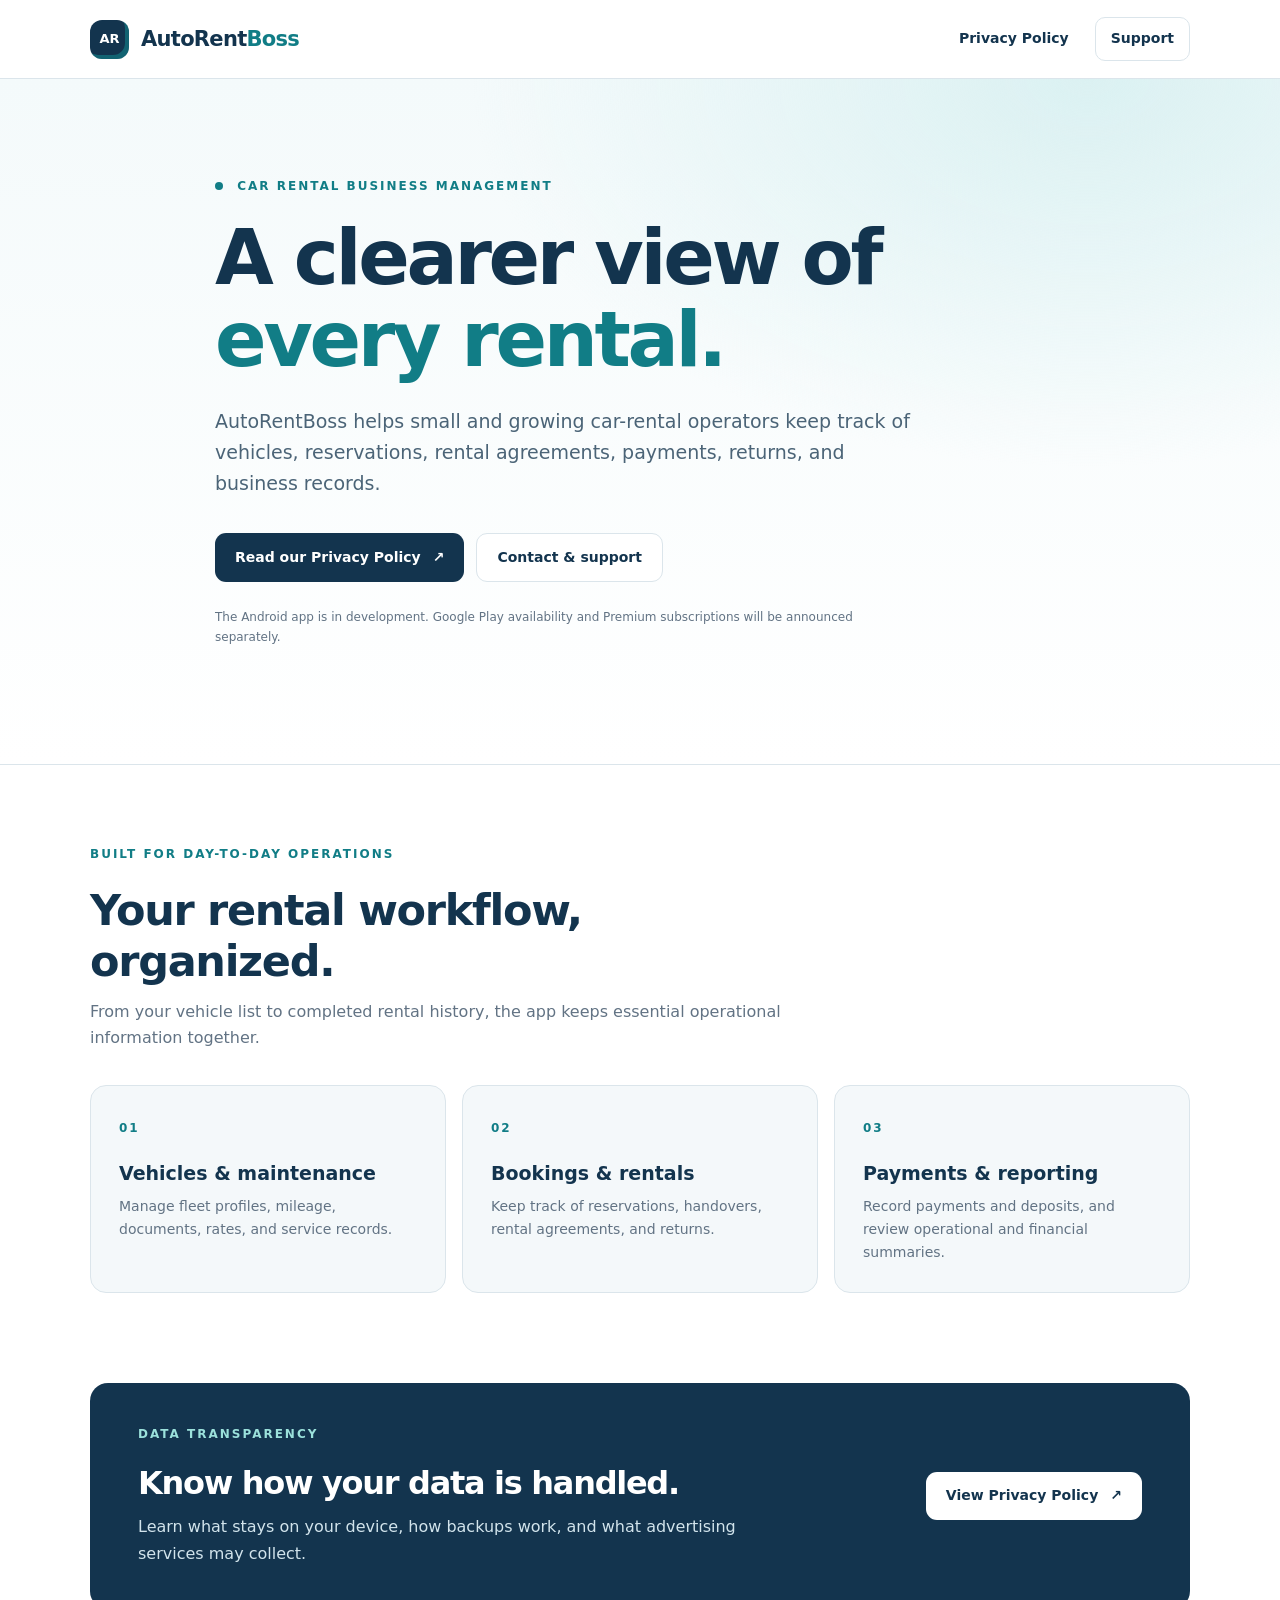
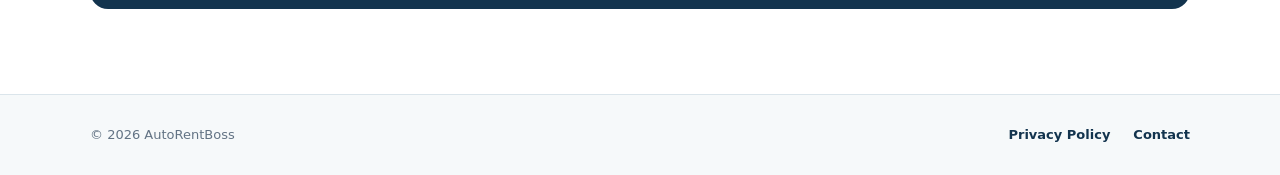
==== index.html @ 243f2bf3 "feat: publish AutoRentBoss website and privacy policy [skip ci]" ====
<!doctype html>
<html lang="en">
<head>
  <meta charset="utf-8">
  <meta name="viewport" content="width=device-width, initial-scale=1">
  <meta name="color-scheme" content="light">
  <meta name="theme-color" content="#12324b">
  <meta name="description" content="AutoRentBoss is a car-rental business management app. Read our privacy policy and learn about our approach to rental data.">
  <title>AutoRentBoss — Car rental management</title>
  <link rel="stylesheet" href="./styles.css">
</head>
<body>
  <a class="skip-link" href="#main">Skip to content</a>
  <header class="site-header">
    <div class="container header-inner">
      <a class="wordmark" href="./index.html" aria-label="AutoRentBoss home"><span class="brand-mark" aria-hidden="true">AR</span><span>AutoRent<span class="wordmark-accent">Boss</span></span></a>
      <nav aria-label="Main navigation">
        <a class="nav-link" href="./privacy.html">Privacy Policy</a>
        <a class="nav-link nav-link-outline" href="https://github.com/adrian1612/autorentboss-website/issues" rel="noopener noreferrer">Support</a>
      </nav>
    </div>
  </header>
  <main id="main">
    <section class="hero">
      <div class="container hero-inner">
        <p class="eyebrow"><span class="eyebrow-dot"></span> Car rental business management</p>
        <h1>A clearer view of <span>every rental.</span></h1>
        <p class="hero-description">AutoRentBoss helps small and growing car-rental operators keep track of vehicles, reservations, rental agreements, payments, returns, and business records.</p>
        <div class="hero-actions">
          <a class="button button-primary" href="./privacy.html">Read our Privacy Policy <span aria-hidden="true">↗</span></a>
          <a class="button button-secondary" href="https://github.com/adrian1612/autorentboss-website/issues" rel="noopener noreferrer">Contact &amp; support</a>
        </div>
        <p class="hero-note">The Android app is in development. Google Play availability and Premium subscriptions will be announced separately.</p>
      </div>
    </section>
    <section class="feature-section">
      <div class="container">
        <div class="section-heading">
          <p class="eyebrow">Built for day-to-day operations</p>
          <h2>Your rental workflow, organized.</h2>
          <p>From your vehicle list to completed rental history, the app keeps essential operational information together.</p>
        </div>
        <div class="feature-grid">
          <article class="feature-card"><span class="feature-number">01</span><h3>Vehicles &amp; maintenance</h3><p>Manage fleet profiles, mileage, documents, rates, and service records.</p></article>
          <article class="feature-card"><span class="feature-number">02</span><h3>Bookings &amp; rentals</h3><p>Keep track of reservations, handovers, rental agreements, and returns.</p></article>
          <article class="feature-card"><span class="feature-number">03</span><h3>Payments &amp; reporting</h3><p>Record payments and deposits, and review operational and financial summaries.</p></article>
        </div>
      </div>
    </section>
    <section class="privacy-panel-section">
      <div class="container">
        <div class="privacy-panel">
          <div><p class="eyebrow eyebrow-light">Data transparency</p><h2>Know how your data is handled.</h2><p>Learn what stays on your device, how backups work, and what advertising services may collect.</p></div>
          <a class="button button-light" href="./privacy.html">View Privacy Policy <span aria-hidden="true">↗</span></a>
        </div>
      </div>
    </section>
  </main>
  <footer class="site-footer"><div class="container footer-inner"><span>© 2026 AutoRentBoss</span><div><a href="./privacy.html">Privacy Policy</a><a href="https://github.com/adrian1612/autorentboss-website/issues">Contact</a></div></div></footer>
</body>
</html>
---- styles.css ----
:root{--navy:#13344e;--navy-deep:#102a40;--teal:#117d86;--text:#203648;--muted:#627384;--line:#dbe5eb;--soft:#f4f8fa;--white:#fff;--gold:#edb94f;font-synthesis:none}
*{box-sizing:border-box}
html{scroll-behavior:smooth}
body{margin:0;color:var(--text);background:#fff;font-family:system-ui,-apple-system,"Segoe UI",Roboto,Helvetica,Arial,sans-serif;line-height:1.65;-webkit-font-smoothing:antialiased}
a{color:var(--teal);text-underline-offset:3px}
a:hover{color:#0d5560}
a:focus-visible{outline:3px solid var(--gold);outline-offset:3px;border-radius:3px}
.container{width:min(1100px,calc(100% - 44px));margin-inline:auto}
.container.narrow{max-width:790px}
.skip-link{position:absolute;top:-70px;left:15px;padding:12px;background:#fff;color:var(--navy);z-index:20}
.skip-link:focus{top:15px}
.site-header{background:#fff;border-bottom:1px solid var(--line)}
.header-inner{min-height:78px;display:flex;justify-content:space-between;align-items:center;gap:20px}
.wordmark{display:flex;gap:12px;align-items:center;text-decoration:none;color:var(--navy);font-size:21px;font-weight:800;letter-spacing:-.7px;white-space:nowrap}
.wordmark:hover{color:var(--navy)}
.brand-mark{display:inline-flex;align-items:center;justify-content:center;width:39px;height:39px;border-radius:12px;background:var(--navy);color:#fff;font-size:13px;letter-spacing:0;box-shadow:inset -4px -4px 0 rgba(19,155,158,.45)}
.wordmark-accent{color:var(--teal)}
.site-header nav{display:flex;gap:26px;align-items:center}
.nav-link{font-size:14px;font-weight:650;text-decoration:none;color:var(--navy)}
.nav-link.active{color:var(--teal)}
.nav-link-outline{border:1px solid var(--line);padding:9px 15px;border-radius:10px}
.hero{background:radial-gradient(ellipse at 85% 0%,#dbf1f2 0%,transparent 40%),linear-gradient(180deg,#f4fafb 0%,#fff 100%);border-bottom:1px solid var(--line)}
.hero-inner{max-width:850px;padding-top:98px;padding-bottom:105px}
.eyebrow{text-transform:uppercase;color:var(--teal);font-weight:800;letter-spacing:2px;font-size:12px;margin:0 0 20px}
.eyebrow-dot{display:inline-block;width:8px;height:8px;border-radius:50%;background:var(--teal);margin-right:8px}
.hero h1{max-width:790px;font-size:clamp(42px,6.4vw,76px);line-height:1.085;letter-spacing:-3.3px;color:var(--navy);margin:0 0 24px;font-weight:800}
.hero h1 span{color:var(--teal)}
.hero-description{max-width:695px;font-size:19px;color:#4b6477;margin:0}
.hero-actions{display:flex;gap:12px;flex-wrap:wrap;margin-top:33px}
.button{display:inline-flex;align-items:center;justify-content:center;gap:12px;padding:12px 20px;border-radius:11px;font-weight:700;font-size:14px;text-decoration:none;transition:transform .15s ease,background .15s ease}
.button:hover{transform:translateY(-1px)}
.button-primary{background:var(--navy);color:#fff}
.button-primary:hover{background:#194861;color:#fff}
.button-secondary{background:#fff;color:var(--navy);border:1px solid var(--line)}
.button-secondary:hover{color:var(--navy)}
.hero-note{font-size:12px;color:var(--muted);margin-top:26px;max-width:690px}
.feature-section{padding:80px 0 90px}
.section-heading{max-width:710px;margin-bottom:34px}
.section-heading h2,.privacy-panel h2{font-size:clamp(28px,3.7vw,43px);line-height:1.18;color:var(--navy);letter-spacing:-1.3px;margin:0 0 12px}
.section-heading>p:last-child{color:var(--muted);margin:0}
.feature-grid{display:grid;grid-template-columns:repeat(3,1fr);gap:16px}
.feature-card{background:var(--soft);border:1px solid var(--line);border-radius:16px;padding:28px}
.feature-number{color:var(--teal);font-weight:800;font-size:12px;letter-spacing:2px}
.feature-card h3{color:var(--navy);font-size:19px;line-height:1.3;margin:20px 0 9px}
.feature-card p{color:var(--muted);font-size:14px;margin:0}
.privacy-panel-section{padding:0 0 85px}
.privacy-panel{display:flex;align-items:center;justify-content:space-between;gap:25px;padding:42px 48px;background:var(--navy);border-radius:18px}
.privacy-panel h2{color:#fff;font-size:32px}
.privacy-panel p:last-child{color:#d2e4ec;max-width:625px;margin:0}
.eyebrow-light{color:#9be1db}
.button-light{background:#fff;color:var(--navy);flex-shrink:0}
.button-light:hover{color:var(--navy)}
.site-footer{background:#f6f9fa;border-top:1px solid var(--line)}
.footer-inner{display:flex;align-items:center;justify-content:space-between;gap:18px;min-height:80px;font-size:13px;color:var(--muted)}
.footer-inner div{display:flex;gap:23px}
.footer-inner a{text-decoration:none;color:var(--navy);font-weight:600}
.policy-hero{background:linear-gradient(135deg,#f0f8fa 0%,#f9fcfd 100%);border-bottom:1px solid var(--line);padding:63px 0 58px}
.policy-hero h1{font-size:clamp(38px,5vw,61px);line-height:1.12;letter-spacing:-2.3px;margin:0 0 18px;color:var(--navy)}
.policy-lead{font-size:18px;color:#50677b;margin:0 0 24px}
.policy-date{font-size:13px;color:var(--muted);margin:0}
.policy-date span{margin:0 9px}
.policy-layout{display:grid;grid-template-columns:225px minmax(0,1fr);gap:64px;padding-top:55px;padding-bottom:85px;align-items:start}
.policy-toc{position:sticky;top:22px;display:flex;flex-direction:column;gap:8px;max-height:calc(100vh - 44px);overflow:auto;padding-bottom:15px}
.policy-toc p{margin:0 0 10px;color:var(--navy);font-size:12px;font-weight:800;text-transform:uppercase;letter-spacing:1.2px}
.policy-toc a{color:var(--muted);text-decoration:none;font-size:13px;padding:3px 0}
.policy-toc a:hover{color:var(--teal)}
.policy-content{min-width:0;max-width:750px}
.policy-content section{scroll-margin-top:25px;padding-bottom:26px;margin-bottom:28px;border-bottom:1px solid #e7eef2}
.policy-content section:last-of-type{border-bottom:0}
.policy-content h2{font-size:23px;color:var(--navy);letter-spacing:-.5px;line-height:1.28;margin:0 0 17px}
.policy-content p{font-size:15px;color:#42596b;margin:0 0 14px}
.policy-content ul{margin:12px 0 18px;padding-left:23px}
.policy-content li{font-size:15px;color:#42596b;margin:0 0 10px}
.policy-content strong{color:#233d50}
.policy-content code{padding:2px 5px;border-radius:4px;background:#edf3f5;font-size:.91em}
.policy-disclaimer{border-left:3px solid var(--teal);background:#eef7f7;border-radius:0 9px 9px 0;padding:18px 20px;font-size:13px;color:#405968}
@media(max-width:850px){.policy-layout{grid-template-columns:1fr;gap:25px;padding-top:25px}.policy-toc{position:static;display:flex;flex-direction:row;flex-wrap:wrap;gap:5px 16px;max-height:none;border-bottom:1px solid var(--line);padding-bottom:18px}.policy-toc p{width:100%;margin-bottom:3px}.policy-toc a{font-size:12px}.privacy-panel{padding:30px;flex-direction:column;align-items:flex-start}.feature-grid{grid-template-columns:1fr}}
@media(max-width:520px){.container{width:min(100% - 32px,1100px)}.header-inner{min-height:72px}.wordmark{font-size:17px;gap:8px}.brand-mark{width:34px;height:34px}.site-header nav{gap:12px}.nav-link{font-size:12px}.nav-link-outline{padding:6px 9px}.hero-inner{padding-top:66px;padding-bottom:72px}.hero h1{letter-spacing:-1.8px}.hero-description{font-size:16px}.feature-section{padding:55px 0}.privacy-panel-section{padding-bottom:55px}.footer-inner{flex-direction:column;justify-content:center;padding:22px 0;min-height:0}.policy-hero{padding:44px 0}.policy-lead{font-size:16px}.policy-content h2{font-size:21px}}
@media(prefers-reduced-motion:reduce){html{scroll-behavior:auto}.button{transition:none}}
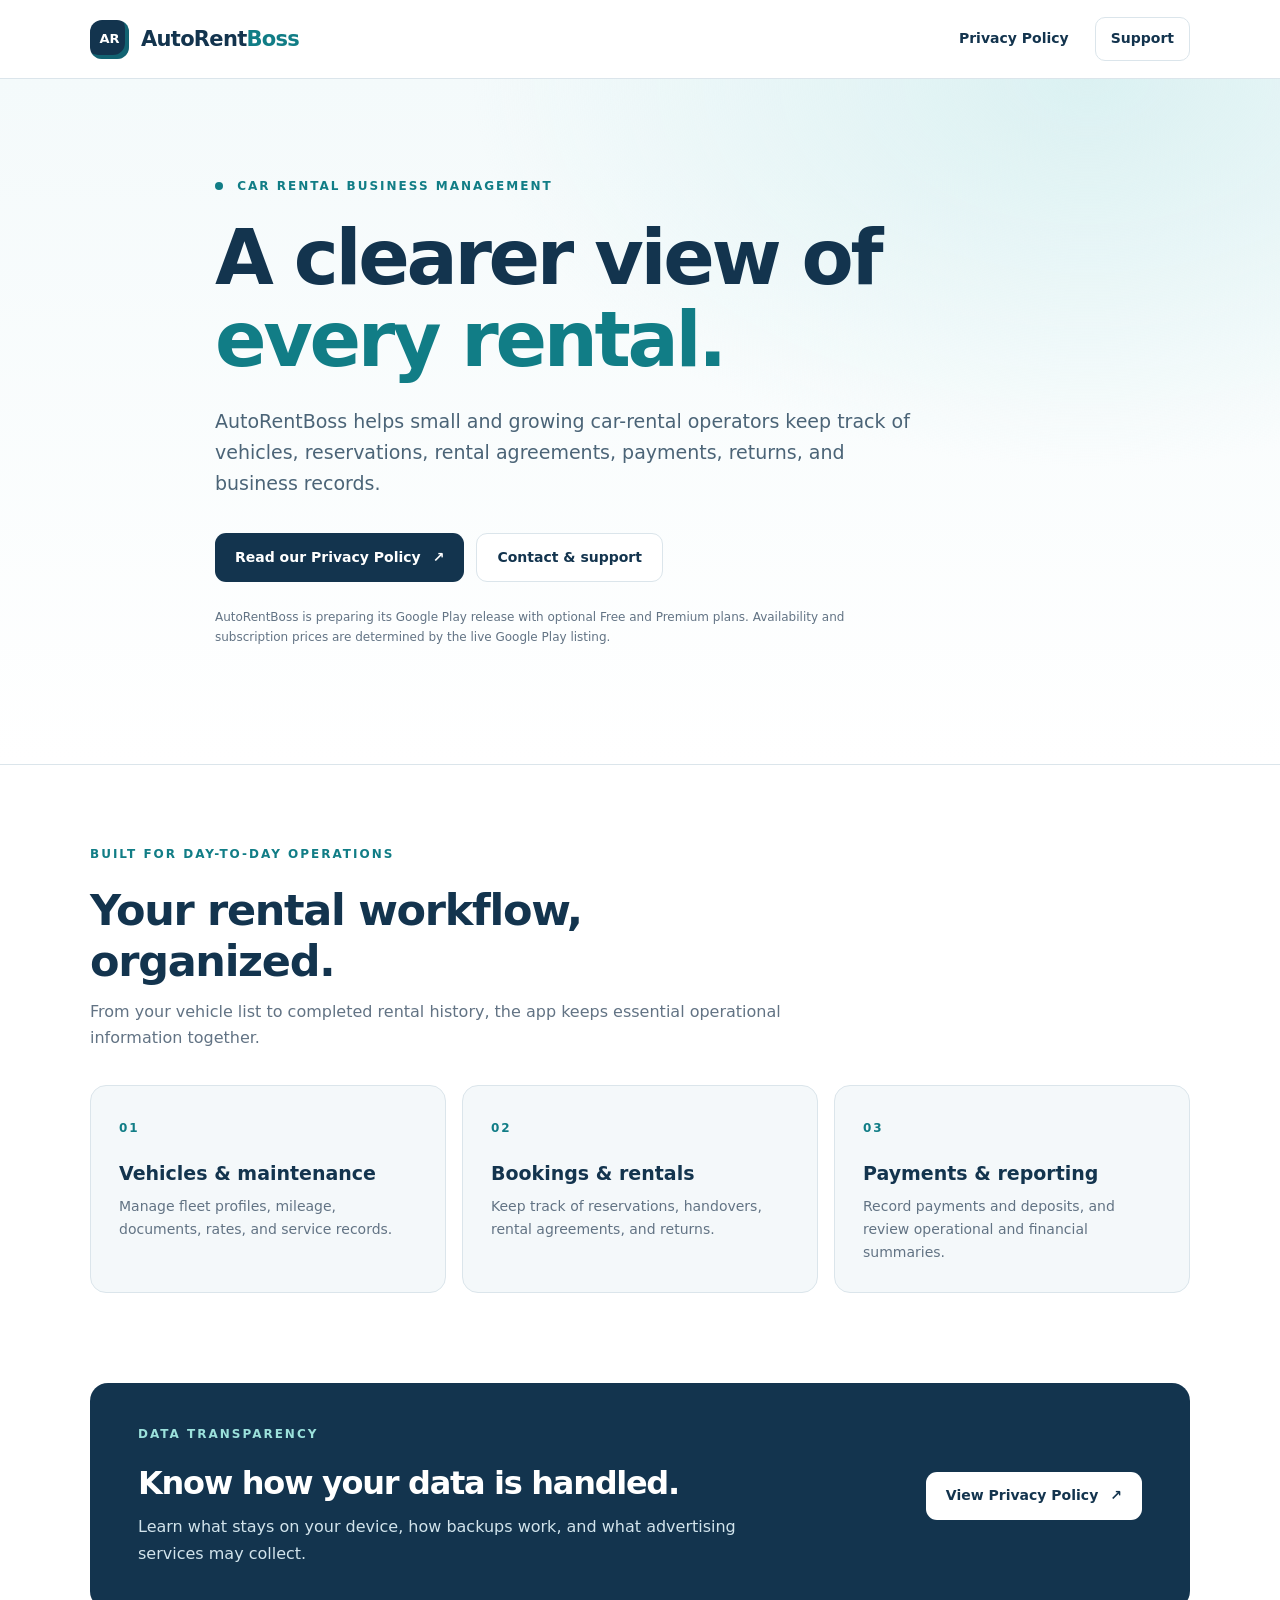
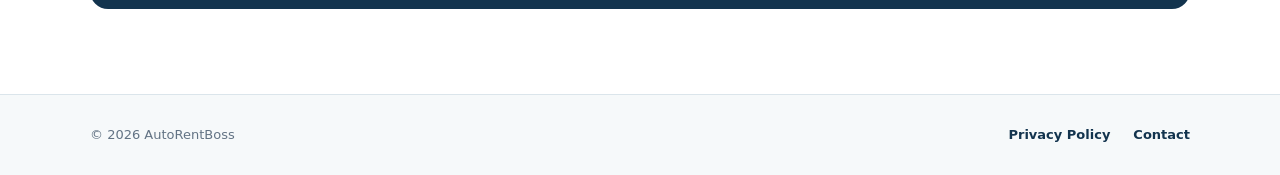
==== commit ec57cbf5: "Align privacy disclosures with shipping Android billing and backup behavior [skip ci]" ====
--- a/index.html
+++ b/index.html
@@ -30,7 +30,7 @@
           <a class="button button-primary" href="./privacy.html">Read our Privacy Policy <span aria-hidden="true">↗</span></a>
           <a class="button button-secondary" href="https://github.com/adrian1612/autorentboss-website/issues" rel="noopener noreferrer">Contact &amp; support</a>
         </div>
-        <p class="hero-note">The Android app is in development. Google Play availability and Premium subscriptions will be announced separately.</p>
+        <p class="hero-note">AutoRentBoss is preparing its Google Play release with optional Free and Premium plans. Availability and subscription prices are determined by the live Google Play listing.</p>
       </div>
     </section>
     <section class="feature-section">
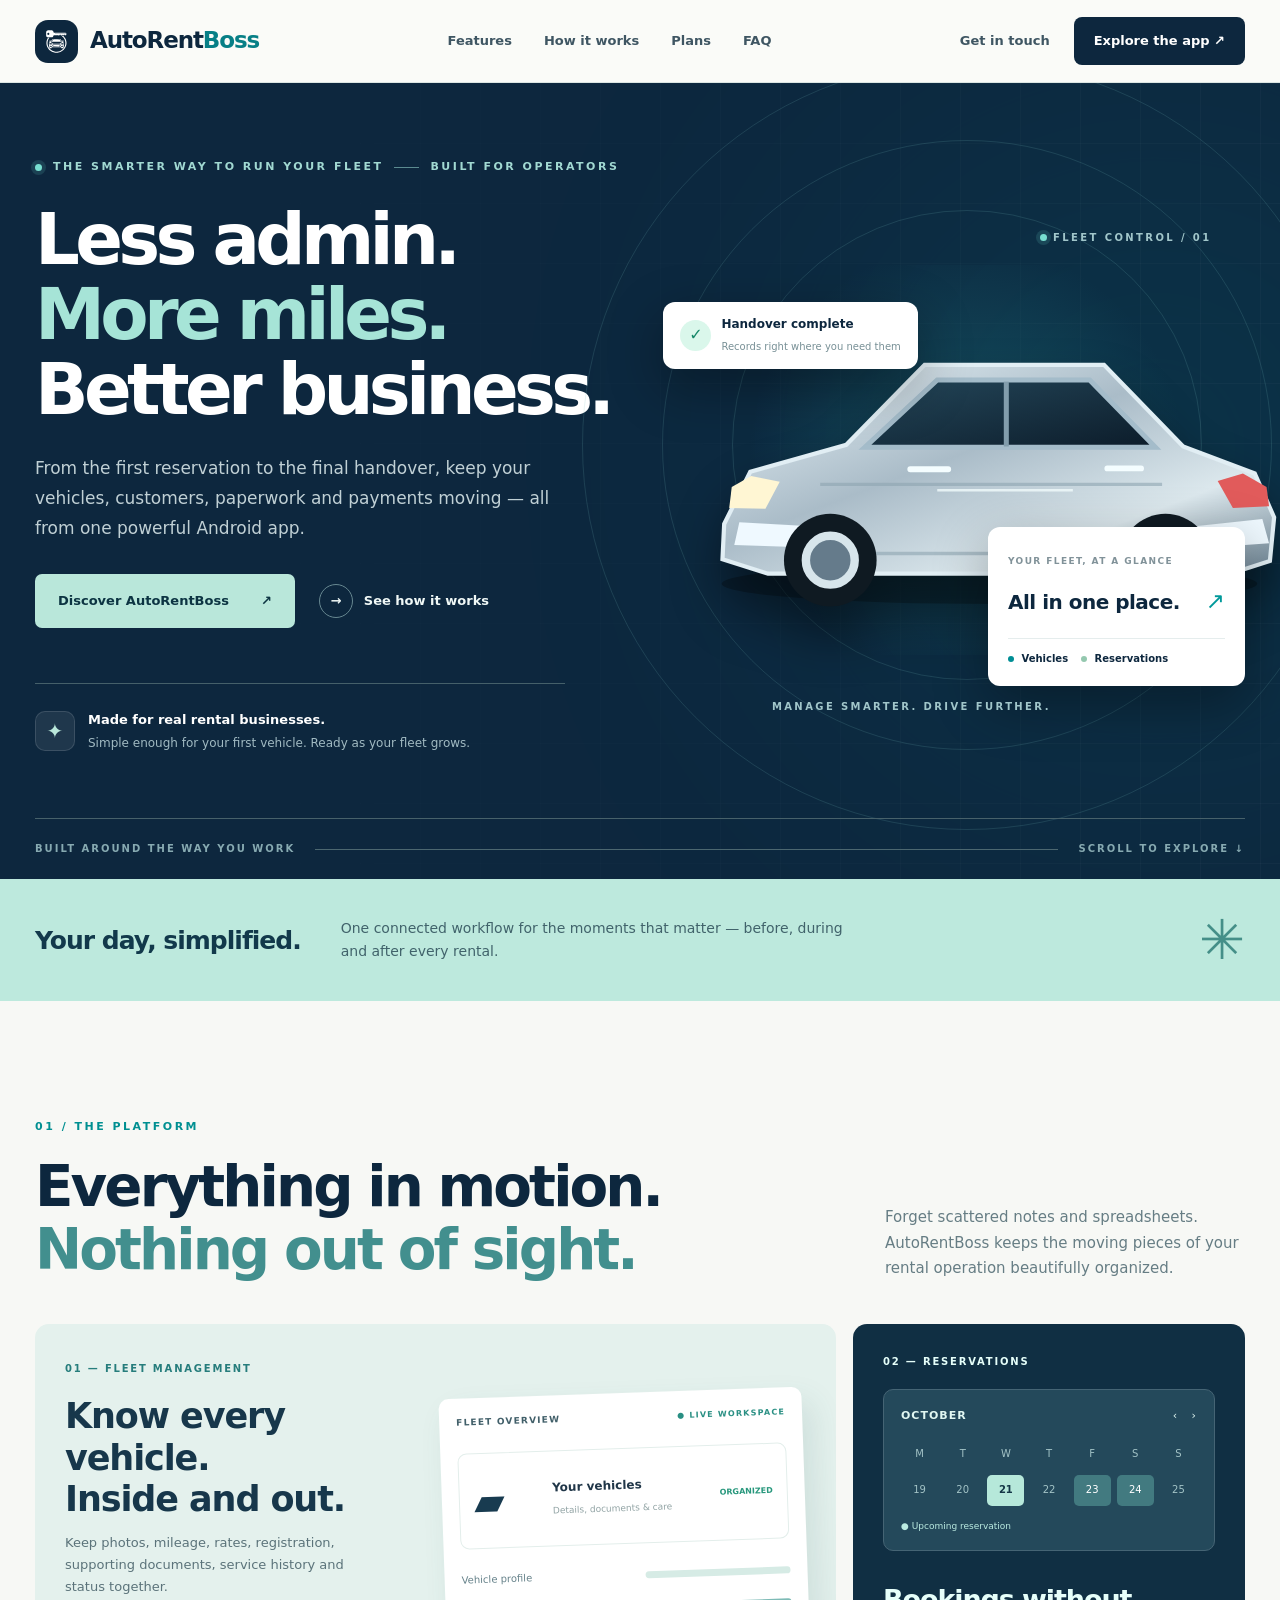
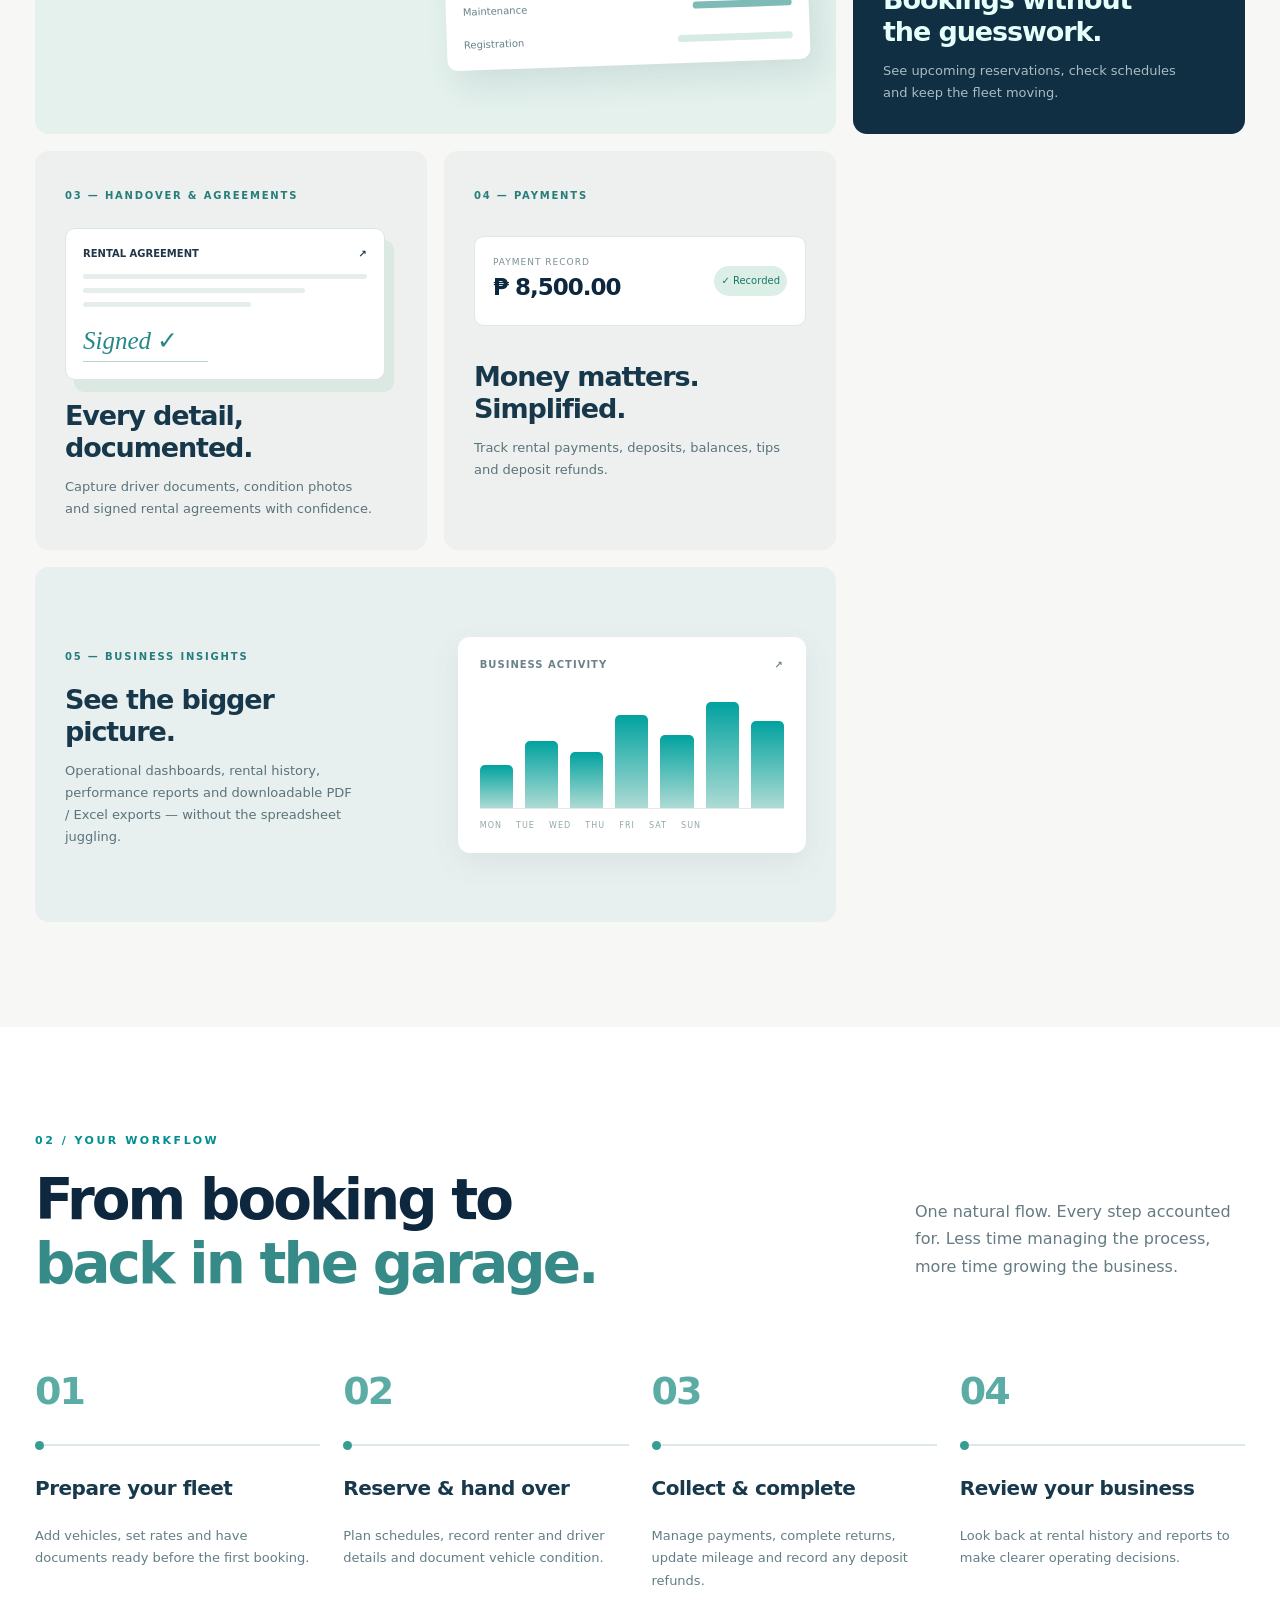
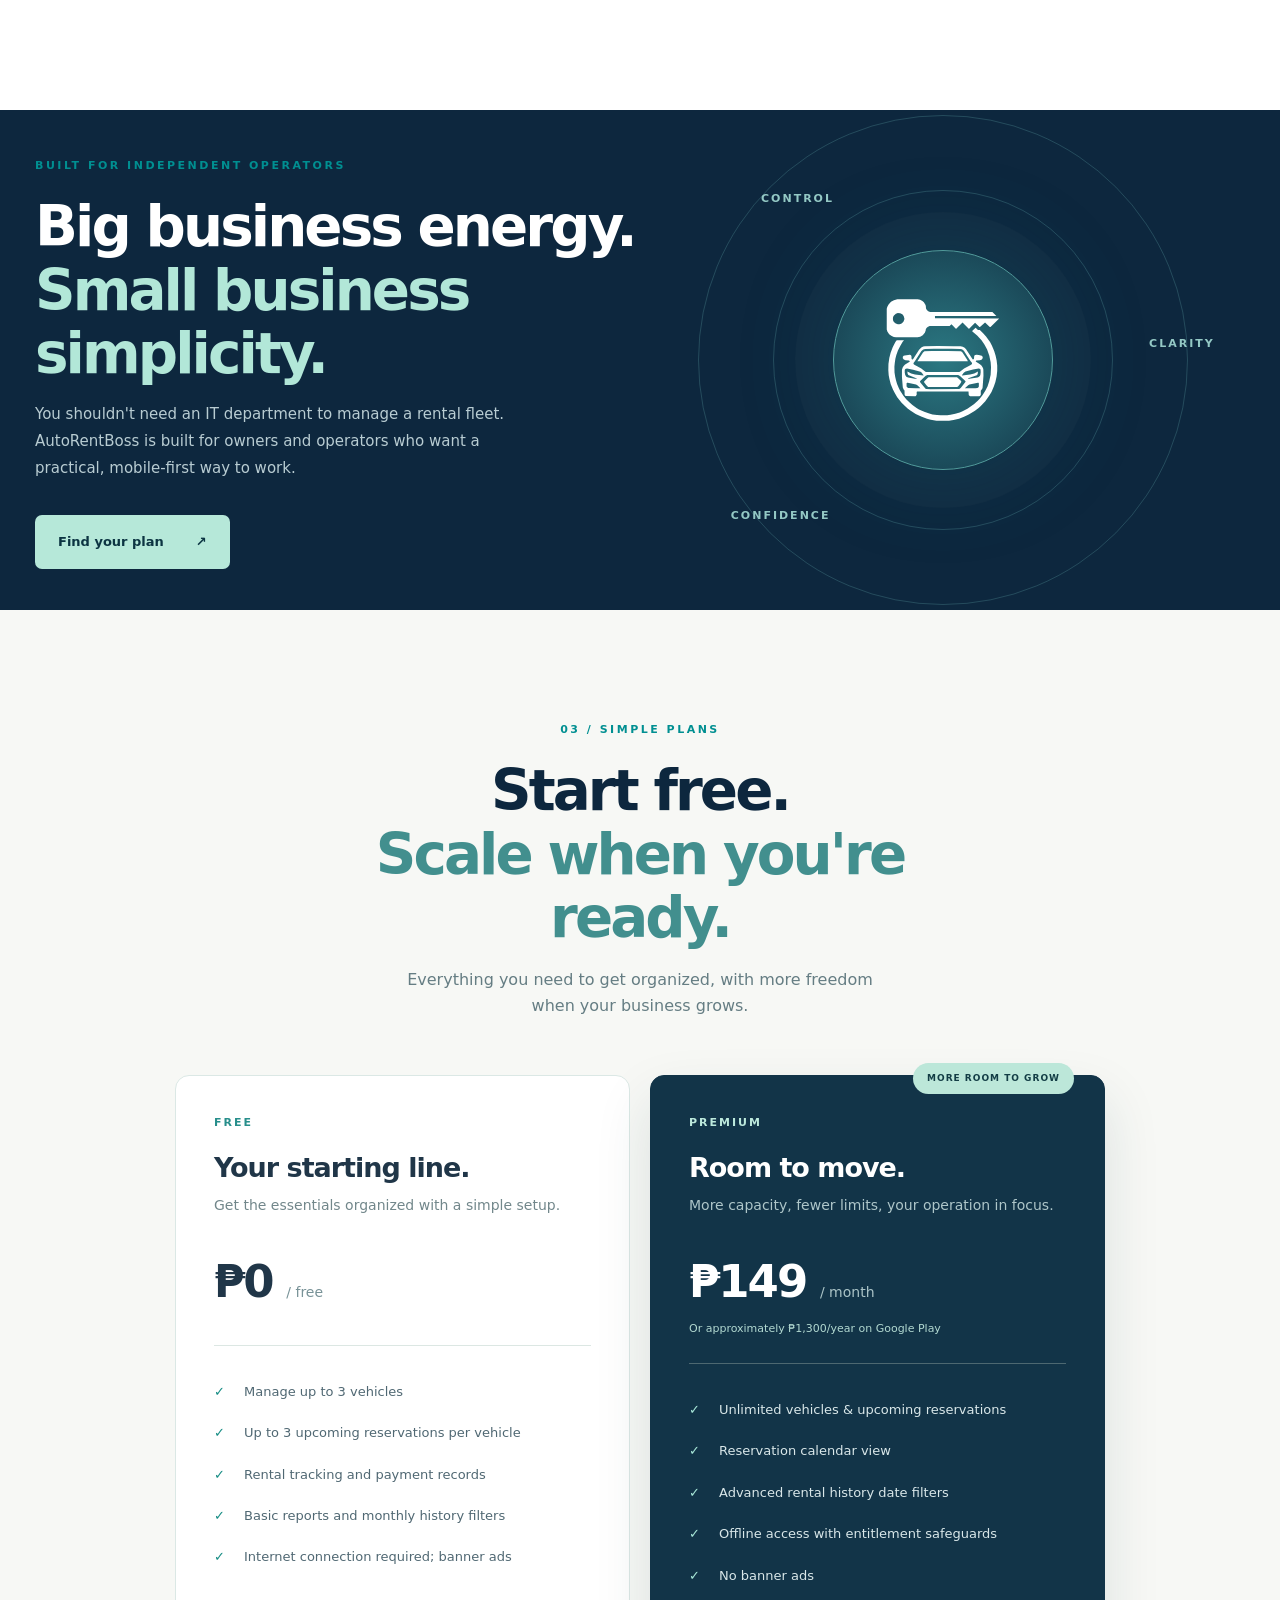
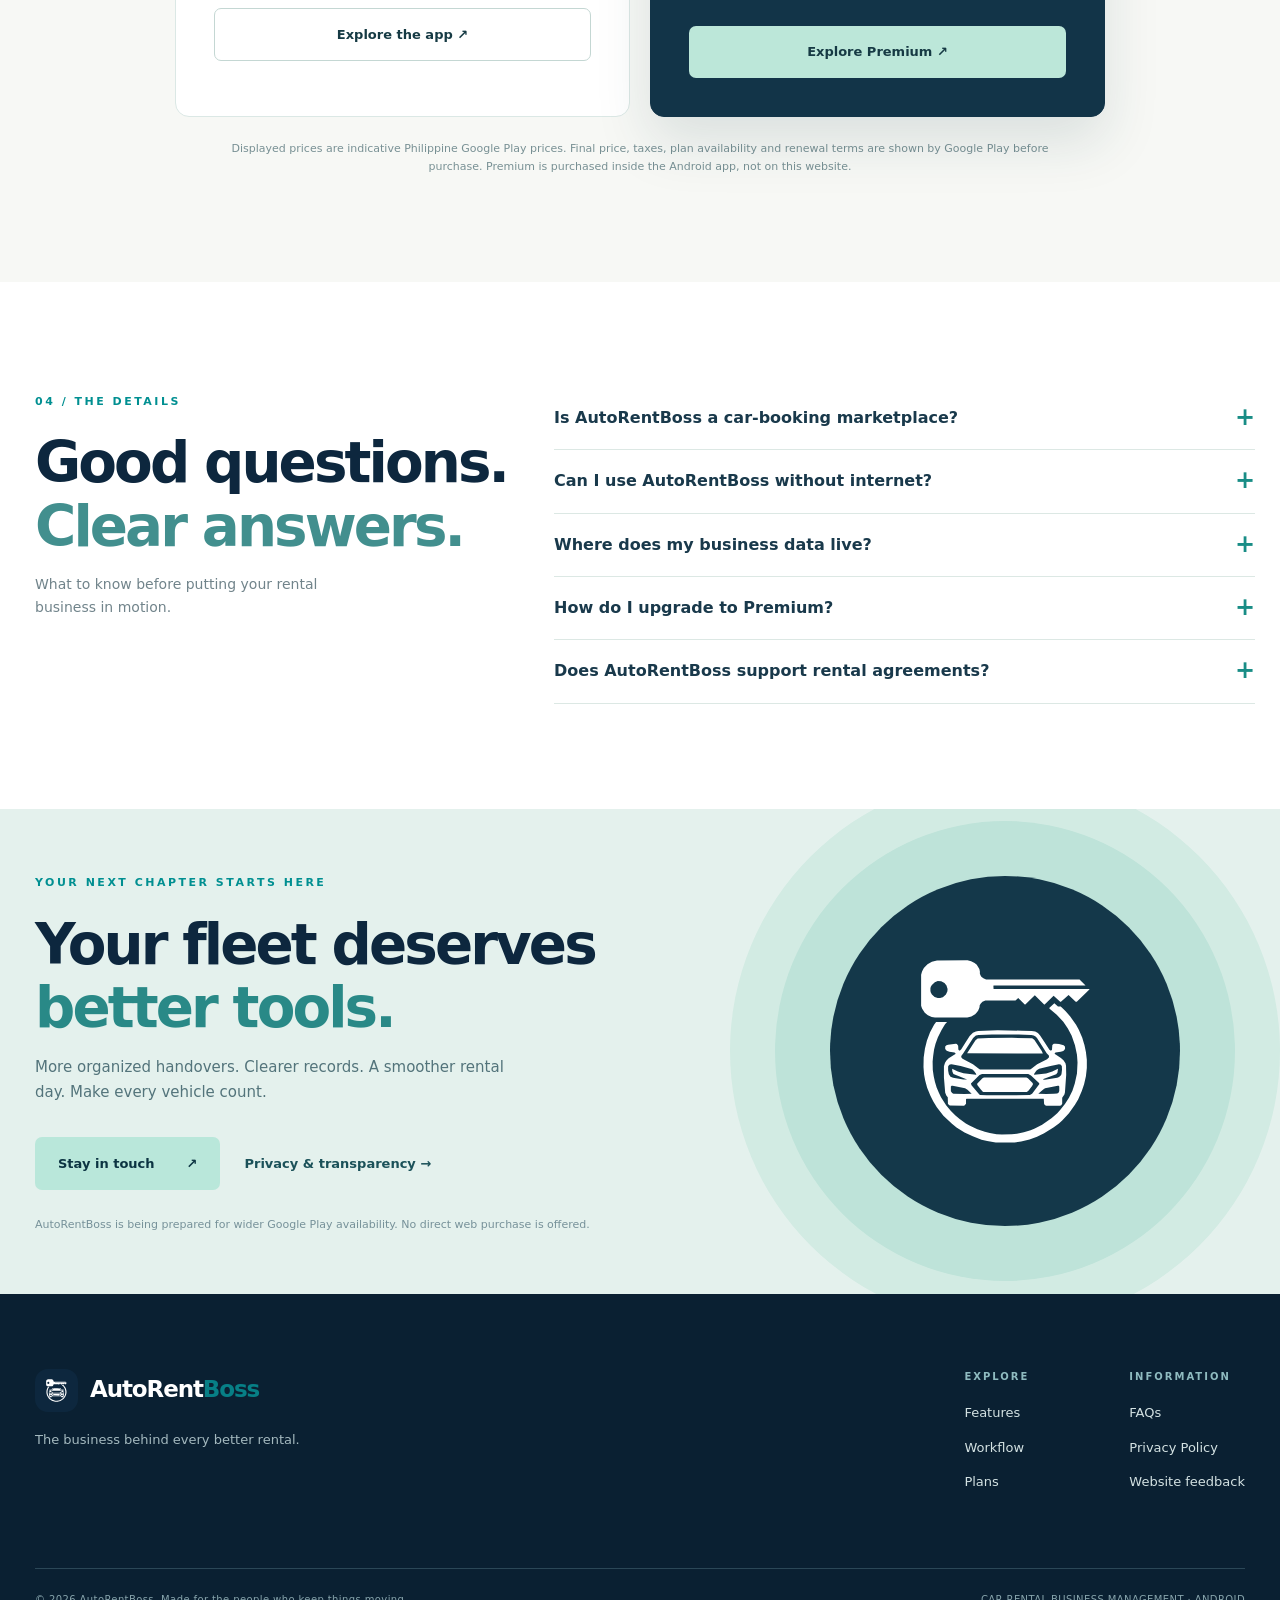
==== commit 85b4a831: "Launch premium AutoRentBoss product website [skip ci]" ====
--- a/index.html
+++ b/index.html
@@ -1,61 +1,50 @@
 <!doctype html>
 <html lang="en">
 <head>
-  <meta charset="utf-8">
-  <meta name="viewport" content="width=device-width, initial-scale=1">
-  <meta name="color-scheme" content="light">
-  <meta name="theme-color" content="#12324b">
-  <meta name="description" content="AutoRentBoss is a car-rental business management app. Read our privacy policy and learn about our approach to rental data.">
-  <title>AutoRentBoss — Car rental management</title>
-  <link rel="stylesheet" href="./styles.css">
+<meta charset="utf-8"><meta name="viewport" content="width=device-width, initial-scale=1">
+<meta name="theme-color" content="#0d273e"><meta name="color-scheme" content="light">
+<meta name="description" content="AutoRentBoss is the mobile workspace for independent car-rental operators. Manage vehicles, bookings, handovers, agreements, payments, returns and reports.">
+<meta property="og:type" content="website"><meta property="og:title" content="AutoRentBoss — Run rentals. Own the road."><meta property="og:description" content="A smarter rental operation, right in your pocket.">
+<title>AutoRentBoss — Your car rental business, in command</title>
+<link rel="icon" href="./assets/mark.svg" type="image/svg+xml">
+<link rel="stylesheet" href="./styles.css"><link rel="stylesheet" href="./landing.css">
 </head>
 <body>
-  <a class="skip-link" href="#main">Skip to content</a>
-  <header class="site-header">
-    <div class="container header-inner">
-      <a class="wordmark" href="./index.html" aria-label="AutoRentBoss home"><span class="brand-mark" aria-hidden="true">AR</span><span>AutoRent<span class="wordmark-accent">Boss</span></span></a>
-      <nav aria-label="Main navigation">
-        <a class="nav-link" href="./privacy.html">Privacy Policy</a>
-        <a class="nav-link nav-link-outline" href="https://github.com/adrian1612/autorentboss-website/issues" rel="noopener noreferrer">Support</a>
-      </nav>
-    </div>
-  </header>
-  <main id="main">
-    <section class="hero">
-      <div class="container hero-inner">
-        <p class="eyebrow"><span class="eyebrow-dot"></span> Car rental business management</p>
-        <h1>A clearer view of <span>every rental.</span></h1>
-        <p class="hero-description">AutoRentBoss helps small and growing car-rental operators keep track of vehicles, reservations, rental agreements, payments, returns, and business records.</p>
-        <div class="hero-actions">
-          <a class="button button-primary" href="./privacy.html">Read our Privacy Policy <span aria-hidden="true">↗</span></a>
-          <a class="button button-secondary" href="https://github.com/adrian1612/autorentboss-website/issues" rel="noopener noreferrer">Contact &amp; support</a>
-        </div>
-        <p class="hero-note">AutoRentBoss is preparing its Google Play release with optional Free and Premium plans. Availability and subscription prices are determined by the live Google Play listing.</p>
-      </div>
-    </section>
-    <section class="feature-section">
-      <div class="container">
-        <div class="section-heading">
-          <p class="eyebrow">Built for day-to-day operations</p>
-          <h2>Your rental workflow, organized.</h2>
-          <p>From your vehicle list to completed rental history, the app keeps essential operational information together.</p>
-        </div>
-        <div class="feature-grid">
-          <article class="feature-card"><span class="feature-number">01</span><h3>Vehicles &amp; maintenance</h3><p>Manage fleet profiles, mileage, documents, rates, and service records.</p></article>
-          <article class="feature-card"><span class="feature-number">02</span><h3>Bookings &amp; rentals</h3><p>Keep track of reservations, handovers, rental agreements, and returns.</p></article>
-          <article class="feature-card"><span class="feature-number">03</span><h3>Payments &amp; reporting</h3><p>Record payments and deposits, and review operational and financial summaries.</p></article>
-        </div>
-      </div>
-    </section>
-    <section class="privacy-panel-section">
-      <div class="container">
-        <div class="privacy-panel">
-          <div><p class="eyebrow eyebrow-light">Data transparency</p><h2>Know how your data is handled.</h2><p>Learn what stays on your device, how backups work, and what advertising services may collect.</p></div>
-          <a class="button button-light" href="./privacy.html">View Privacy Policy <span aria-hidden="true">↗</span></a>
-        </div>
-      </div>
-    </section>
-  </main>
-  <footer class="site-footer"><div class="container footer-inner"><span>© 2026 AutoRentBoss</span><div><a href="./privacy.html">Privacy Policy</a><a href="https://github.com/adrian1612/autorentboss-website/issues">Contact</a></div></div></footer>
-</body>
-</html>
+<a class="skip-link" href="#main">Skip to content</a>
+<header class="landing-header" id="top"><div class="site-width header-row">
+<a class="brand" href="./index.html" aria-label="AutoRentBoss homepage"><span class="brand-icon"><img src="./assets/mark.svg" alt="" width="32" height="32"></span><span>AutoRent<span>Boss</span></span></a>
+<nav class="desktop-nav" aria-label="Primary"><a href="#features">Features</a><a href="#workflow">How it works</a><a href="#plans">Plans</a><a href="#faq">FAQ</a></nav>
+<div class="header-actions"><a class="header-contact" href="#contact">Get in touch</a><a class="nav-cta" href="#plans">Explore the app <span aria-hidden="true">↗</span></a><button class="menu-toggle" type="button" aria-label="Open navigation" aria-expanded="false" aria-controls="mobile-nav"><span></span><span></span><span></span></button></div>
+</div><nav id="mobile-nav" class="mobile-nav" aria-label="Mobile navigation" hidden><a href="#features">Features</a><a href="#workflow">How it works</a><a href="#plans">Plans</a><a href="#faq">FAQ</a><a href="./privacy.html">Privacy policy</a></nav></header>
+<main id="main">
+<section class="hero-xl"><div class="hero-grid"></div><div class="site-width hero-layout">
+<div class="hero-copy"><div class="mini-label"><span class="label-pulse"></span> THE SMARTER WAY TO RUN YOUR FLEET <span class="label-line"></span> BUILT FOR OPERATORS</div>
+<h1>Less admin.<br><em>More miles.</em><br>Better business.</h1>
+<p>From the first reservation to the final handover, keep your vehicles, customers, paperwork and payments moving — all from one powerful Android app.</p>
+<div class="hero-buttons"><a class="button-main" href="#features">Discover AutoRentBoss <span aria-hidden="true">↗</span></a><a class="button-quiet" href="#workflow"><span class="play-circle" aria-hidden="true">→</span> See how it works</a></div>
+<div class="hero-proof"><div class="proof-icon">✦</div><div><strong>Made for real rental businesses.</strong><span>Simple enough for your first vehicle. Ready as your fleet grows.</span></div></div></div>
+<div class="hero-art" aria-label="Illustration of the AutoRentBoss fleet dashboard"><div class="orbit orbit-one"></div><div class="orbit orbit-two"></div><div class="orbit orbit-three"></div>
+<div class="visual-label label-top"><span class="live-dot"></span> FLEET CONTROL / 01</div>
+<div class="vehicle-illustration"><svg viewBox="0 0 760 390" role="img" aria-label="Modern silver vehicle illustration" xmlns="http://www.w3.org/2000/svg"><defs><linearGradient id="body" x1="0" y1="0" x2="1" y2="1"><stop stop-color="#ecf6fa"/><stop offset=".43" stop-color="#aabcc8"/><stop offset=".74" stop-color="#dce8ed"/><stop offset="1" stop-color="#6b8292"/></linearGradient><linearGradient id="glass" x1="0" y1="0" x2="1" y2="1"><stop stop-color="#24475a"/><stop offset="1" stop-color="#0c1c2a"/></linearGradient></defs><ellipse cx="390" cy="331" rx="318" ry="24" fill="#000" opacity=".27"/><path d="M75 260l31-62 114-32 93-95h213l94 97 85 32 23 52-5 52-47 15H127l-54-17z" fill="url(#body)" stroke="#e1eef4" stroke-width="5"/><path d="M242 169l86-80h181l78 80z" fill="url(#glass)" stroke="#a4bcca" stroke-width="6"/><path d="M410 91v77" stroke="#829dac" stroke-width="6"/><path d="M93 258l90 5-6 25-90-3zM623 264l91-10 8 29-98 7z" fill="#eff9ff"/><path d="M189 213h406M201 295h415" stroke="#8ea5b1" stroke-width="4" opacity=".6"/><path d="M296 195h45M530 194h40" stroke="#f4fdff" stroke-width="7" stroke-linecap="round"/><circle cx="201" cy="303" r="55" fill="#0f1a22"/><circle cx="201" cy="303" r="29" fill="#657b8b" stroke="#d7e5eb" stroke-width="10"/><circle cx="599" cy="303" r="55" fill="#0f1a22"/><circle cx="599" cy="303" r="29" fill="#657b8b" stroke="#d7e5eb" stroke-width="10"/><path d="M107 203l-23 13-3 25 43 1 17-32z" fill="#fff6d3"/><path d="M691 200l28 16 3 23-43 2-18-32z" fill="#e15b5b"/><path d="M328 220h161" stroke="#f5ffff" stroke-width="3" opacity=".75"/></svg></div>
+<div class="float-card stat-card"><span>YOUR FLEET, AT A GLANCE</span><div class="stat-card-main"><strong>All in one place.</strong><span class="stat-wave">↗</span></div><div class="stat-split"><span><i class="dot teal"></i> Vehicles</span><span><i class="dot mint"></i> Reservations</span></div></div>
+<div class="float-card check-card"><span class="check-circle">✓</span><div><strong>Handover complete</strong><small>Records right where you need them</small></div></div>
+<div class="visual-label label-bottom">MANAGE SMARTER. DRIVE FURTHER.</div></div>
+</div><div class="hero-bottom site-width"><span>BUILT AROUND THE WAY YOU WORK</span><span class="bottom-rule"></span><span>SCROLL TO EXPLORE <span aria-hidden="true">↓</span></span></div></section>
+<section class="intro-strip"><div class="site-width intro-strip-inner"><strong>Your day, simplified.</strong><p>One connected workflow for the moments that matter — before, during and after every rental.</p><span class="strip-symbol">✳</span></div></section>
+<section class="features-section section-space" id="features"><div class="site-width"><div class="section-top"><div><div class="section-kicker">01 / THE PLATFORM</div><h2>Everything in motion.<br><span>Nothing out of sight.</span></h2></div><p>Forget scattered notes and spreadsheets. AutoRentBoss keeps the moving pieces of your rental operation beautifully organized.</p></div>
+<div class="feature-bento">
+<article class="feature-panel feature-large"><div class="feature-text"><span class="feature-index">01 — FLEET MANAGEMENT</span><h3>Know every vehicle.<br>Inside and out.</h3><p>Keep photos, mileage, rates, registration, supporting documents, service history and status together.</p></div><div class="vehicle-mini"><div class="mini-top"><span>FLEET OVERVIEW</span><span class="mini-indicator">● LIVE WORKSPACE</span></div><div class="mini-car"><span class="car-glyph">▰</span><div><b>Your vehicles</b><small>Details, documents &amp; care</small></div><span class="mini-status">ORGANIZED</span></div><div class="mini-bars"><div><span>Vehicle profile</span><i></i></div><div><span>Maintenance</span><i></i></div><div><span>Registration</span><i></i></div></div></div></article>
+<article class="feature-panel feature-dark"><span class="feature-index">02 — RESERVATIONS</span><div class="calendar-art"><div class="calendar-top"><b>OCTOBER</b><span>‹ &nbsp; ›</span></div><div class="calendar-days"><span>M</span><span>T</span><span>W</span><span>T</span><span>F</span><span>S</span><span>S</span><span>19</span><span>20</span><span class="day-current">21</span><span>22</span><span class="day-booked">23</span><span class="day-booked">24</span><span>25</span></div><div class="calendar-tag">● Upcoming reservation</div></div><h3>Bookings without<br>the guesswork.</h3><p>See upcoming reservations, check schedules and keep the fleet moving.</p></article>
+<article class="feature-panel feature-pale"><span class="feature-index">03 — HANDOVER &amp; AGREEMENTS</span><div class="signature-art"><div class="signature-head"><span>RENTAL AGREEMENT</span><span>↗</span></div><div class="paper-lines"><span></span><span></span><span></span></div><div class="signature-script">Signed ✓</div></div><h3>Every detail, documented.</h3><p>Capture driver documents, condition photos and signed rental agreements with confidence.</p></article>
+<article class="feature-panel feature-pale"><span class="feature-index">04 — PAYMENTS</span><div class="payments-art"><div><small>PAYMENT RECORD</small><strong>₱ 8,500.00</strong></div><span class="payment-check">✓ Recorded</span></div><h3>Money matters. Simplified.</h3><p>Track rental payments, deposits, balances, tips and deposit refunds.</p></article>
+<article class="feature-panel feature-wide"><div><span class="feature-index">05 — BUSINESS INSIGHTS</span><h3>See the bigger picture.</h3><p>Operational dashboards, rental history, performance reports and downloadable PDF / Excel exports — without the spreadsheet juggling.</p></div><div class="chart-art"><div class="chart-heading"><span>BUSINESS ACTIVITY</span><b>↗</b></div><div class="chart-columns"><i style="--h:38%"></i><i style="--h:59%"></i><i style="--h:49%"></i><i style="--h:81%"></i><i style="--h:64%"></i><i style="--h:93%"></i><i style="--h:76%"></i></div><div class="chart-foot">MON &nbsp;&nbsp; TUE &nbsp;&nbsp; WED &nbsp;&nbsp; THU &nbsp;&nbsp; FRI &nbsp;&nbsp; SAT &nbsp;&nbsp; SUN</div></div></article>
+</div></div></section>
+<section class="workflow-section section-space" id="workflow"><div class="site-width"><div class="section-kicker">02 / YOUR WORKFLOW</div><div class="workflow-head"><h2>From booking to<br><i>back in the garage.</i></h2><p>One natural flow. Every step accounted for. Less time managing the process, more time growing the business.</p></div><div class="workflow-steps"><article><span>01</span><div class="step-line"></div><h3>Prepare your fleet</h3><p>Add vehicles, set rates and have documents ready before the first booking.</p></article><article><span>02</span><div class="step-line"></div><h3>Reserve &amp; hand over</h3><p>Plan schedules, record renter and driver details and document vehicle condition.</p></article><article><span>03</span><div class="step-line"></div><h3>Collect &amp; complete</h3><p>Manage payments, complete returns, update mileage and record any deposit refunds.</p></article><article><span>04</span><div class="step-line"></div><h3>Review your business</h3><p>Look back at rental history and reports to make clearer operating decisions.</p></article></div></div></section>
+<section class="control-section"><div class="site-width control-layout"><div><span class="section-kicker">BUILT FOR INDEPENDENT OPERATORS</span><h2>Big business energy.<br><i>Small business simplicity.</i></h2><p>You shouldn't need an IT department to manage a rental fleet. AutoRentBoss is built for owners and operators who want a practical, mobile-first way to work.</p><a class="button-main white-action" href="#plans">Find your plan <span aria-hidden="true">↗</span></a></div><div class="control-art"><div class="control-ring ring-a"></div><div class="control-ring ring-b"></div><div class="control-center"><img src="./assets/mark.svg" alt="" width="114" height="114"></div><span class="orbit-note orbit-note-one">CONTROL</span><span class="orbit-note orbit-note-two">CLARITY</span><span class="orbit-note orbit-note-three">CONFIDENCE</span></div></div></section>
+<section class="plans-section section-space" id="plans"><div class="site-width"><div class="center-heading"><span class="section-kicker">03 / SIMPLE PLANS</span><h2>Start free.<br><span>Scale when you're ready.</span></h2><p>Everything you need to get organized, with more freedom when your business grows.</p></div><div class="plans-grid"><article class="plan-card"><div class="plan-label">FREE</div><h3>Your starting line.</h3><p>Get the essentials organized with a simple setup.</p><div class="plan-price">₱0 <span>/ free</span></div><div class="plan-divider"></div><ul><li>Manage up to 3 vehicles</li><li>Up to 3 upcoming reservations per vehicle</li><li>Rental tracking and payment records</li><li>Basic reports and monthly history filters</li><li>Internet connection required; banner ads</li></ul><a class="plan-action plan-action-outline" href="#download">Explore the app ↗</a></article><article class="plan-card plan-featured"><div class="recommended">MORE ROOM TO GROW</div><div class="plan-label">PREMIUM</div><h3>Room to move.</h3><p>More capacity, fewer limits, your operation in focus.</p><div class="plan-price">₱149 <span>/ month</span></div><div class="annual-line">Or approximately ₱1,300/year on Google Play</div><div class="plan-divider"></div><ul><li>Unlimited vehicles &amp; upcoming reservations</li><li>Reservation calendar view</li><li>Advanced rental history date filters</li><li>Offline access with entitlement safeguards</li><li>No banner ads</li></ul><a class="plan-action" href="#download">Explore Premium ↗</a></article></div><p class="pricing-note">Displayed prices are indicative Philippine Google Play prices. Final price, taxes, plan availability and renewal terms are shown by Google Play before purchase. Premium is purchased inside the Android app, not on this website.</p></div></section>
+<section class="faq-section section-space" id="faq"><div class="site-width faq-layout"><div><span class="section-kicker">04 / THE DETAILS</span><h2>Good questions.<br><span>Clear answers.</span></h2><p>What to know before putting your rental business in motion.</p></div><div class="faq-items"><details><summary>Is AutoRentBoss a car-booking marketplace?<span>+</span></summary><p>No. AutoRentBoss is a business management app for car-rental operators. It helps you manage your own vehicles, reservations and rental operations; it is not a public marketplace for customers to book cars.</p></details><details><summary>Can I use AutoRentBoss without internet?<span>+</span></summary><p>Premium supports offline access subject to the app's subscription entitlement checks. Free requires an internet connection for regular use.</p></details><details><summary>Where does my business data live?<span>+</span></summary><p>Business records are stored on your device. AutoRentBoss also supports encrypted manual backups that you can save and restore. Read our <a href="./privacy.html">privacy policy</a> for details.</p></details><details><summary>How do I upgrade to Premium?<span>+</span></summary><p>Open My Plan inside AutoRentBoss on Android. Plans, regional availability and subscription checkout are handled by Google Play.</p></details><details><summary>Does AutoRentBoss support rental agreements?<span>+</span></summary><p>Yes. The app supports agreement templates, rental-specific agreement snapshots, signatures, and PDF sharing or printing.</p></details></div></div></section>
+<section class="closing-section" id="download"><div class="site-width closing-layout"><div><span class="section-kicker">YOUR NEXT CHAPTER STARTS HERE</span><h2>Your fleet deserves<br><em>better tools.</em></h2><p>More organized handovers. Clearer records. A smoother rental day. Make every vehicle count.</p><div class="closing-actions"><a class="button-main" href="#contact">Stay in touch <span aria-hidden="true">↗</span></a><a class="button-quiet closing-link" href="./privacy.html">Privacy &amp; transparency →</a></div><small>AutoRentBoss is being prepared for wider Google Play availability. No direct web purchase is offered.</small></div><div class="closing-mark"><img src="./assets/mark.svg" alt="" width="260" height="260"></div></div></section>
+</main>
+<footer class="landing-footer" id="contact"><div class="site-width"><div class="footer-main"><div><a class="brand brand-footer" href="#top"><span class="brand-icon"><img src="./assets/mark.svg" alt="" width="32" height="32"></span><span>AutoRent<span>Boss</span></span></a><p>The business behind every better rental.</p></div><div class="footer-links"><div><strong>EXPLORE</strong><a href="#features">Features</a><a href="#workflow">Workflow</a><a href="#plans">Plans</a></div><div><strong>INFORMATION</strong><a href="#faq">FAQs</a><a href="./privacy.html">Privacy Policy</a><a href="https://github.com/adrian1612/autorentboss-website/issues" target="_blank" rel="noopener noreferrer">Website feedback</a></div></div></div><div class="footer-bottom"><span>© 2026 AutoRentBoss. Made for the people who keep things moving.</span><span>CAR RENTAL BUSINESS MANAGEMENT · ANDROID</span></div></div></footer>
+<script src="./site.js" defer></script>
+</body></html>
--- a/landing.css
+++ b/landing.css
@@ -0,0 +1,7 @@
+:root{--ink:#0d273e;--deep:#081c2d;--petrol:#077f86;--mint:#b5e5d8;--cream:#f5f5f0;--stone:#e9edea;--txt:#17354a;--muted:#67808a}
+body{overflow-x:hidden}.site-width{width:min(1220px,calc(100% - 70px));margin:auto}.landing-header{position:sticky;top:0;z-index:50;background:rgba(250,251,248,.96);backdrop-filter:blur(20px);border-bottom:1px solid #dce6e3}.header-row{height:82px;display:flex;align-items:center;justify-content:space-between;gap:25px}.brand{text-decoration:none;display:inline-flex;align-items:center;gap:12px;color:var(--ink);font-weight:850;font-size:23px;letter-spacing:-1.1px}.brand>span:last-child>span{color:var(--petrol)}.brand-icon{background:var(--ink);width:43px;height:43px;border-radius:13px;display:grid;place-items:center}.brand-icon img{width:35px;height:35px}.desktop-nav{display:flex;align-items:center;gap:32px}.desktop-nav a,.header-contact{text-decoration:none;color:#3f5663;font-size:13px;font-weight:700}.desktop-nav a:hover,.header-contact:hover{color:var(--petrol)}.header-actions{display:flex;gap:24px;align-items:center}.nav-cta{background:var(--ink);color:#fff;text-decoration:none;padding:13px 20px;border-radius:8px;font-weight:750;font-size:13px}.nav-cta:hover{background:#14506a;color:#fff}.menu-toggle,.mobile-nav{display:none}
+.hero-xl{background:#0d273e;color:#fff;position:relative;overflow:hidden}.hero-grid{pointer-events:none;position:absolute;inset:0;background-image:linear-gradient(#ffffff07 1px,transparent 1px),linear-gradient(90deg,#ffffff07 1px,transparent 1px);background-size:60px 60px;mask-image:linear-gradient(90deg,transparent 10%,#000 100%)}.hero-xl:after{content:"";position:absolute;width:650px;height:650px;border-radius:50%;background:#008c95;filter:blur(160px);opacity:.13;right:-200px;top:40px}.hero-layout{min-height:655px;display:grid;grid-template-columns:54% 46%;position:relative;z-index:1;align-items:center}.hero-copy{padding:75px 0 64px}.mini-label,.section-kicker{font-size:11px;letter-spacing:2.5px;font-weight:850;color:#008f91}.mini-label{color:#a1d9d2;display:flex;align-items:center;gap:11px;flex-wrap:wrap}.label-pulse,.live-dot{width:7px;height:7px;display:inline-block;background:#77ded0;border-radius:50%;box-shadow:0 0 0 4px #77ded023}.label-line{height:1px;width:25px;background:#5b8b90}.hero-copy h1{color:#fff;font-size:clamp(54px,5.5vw,83px);line-height:1.065;letter-spacing:-4.7px;font-weight:850;margin:27px 0 26px}.hero-copy h1 em{color:#a6e4d7;font-style:normal}.hero-copy>p{max-width:520px;color:#c0d0d5;font-size:17px;line-height:1.75}.hero-buttons,.closing-actions{display:flex;align-items:center;gap:24px;flex-wrap:wrap;margin-top:31px}.button-main{display:inline-flex;align-items:center;justify-content:center;gap:32px;background:#b9e7da;color:#0c3442;text-decoration:none;padding:16px 23px;font-size:13px;font-weight:850;border-radius:7px}.button-main:hover{background:#e0fff2;color:#0c3442;transform:translateY(-2px)}.button-quiet{color:#f0f8f6;text-decoration:none;font-size:13px;font-weight:750;display:inline-flex;align-items:center;gap:11px}.play-circle{width:34px;height:34px;border:1px solid #678891;border-radius:100%;display:grid;place-items:center}.hero-proof{display:flex;gap:13px;align-items:center;border-top:1px solid #45606a;margin-top:55px;padding-top:25px;max-width:530px}.proof-icon{background:#ffffff13;color:#b9e7da;border:1px solid #ffffff20;width:40px;height:40px;border-radius:10px;display:grid;place-items:center;font-size:20px}.hero-proof strong,.hero-proof span{display:block}.hero-proof strong{font-size:13px}.hero-proof span{font-size:12px;color:#a1bac2;margin-top:4px}.hero-art{height:560px;position:relative;isolation:isolate}.orbit{position:absolute;border:1px solid #76b7b82c;border-radius:50%;left:50%;top:49%;transform:translate(-50%,-50%)}.orbit-one{width:470px;height:470px}.orbit-two{width:610px;height:610px}.orbit-three{width:770px;height:770px}.hero-art:before{content:"";position:absolute;inset:95px 30px 75px;background:radial-gradient(circle,#247e876e,transparent 69%)}.vehicle-illustration{position:absolute;width:115%;top:135px;left:-5%;filter:drop-shadow(0 30px 25px #0007)}.vehicle-illustration svg{width:100%;height:auto}.visual-label{position:absolute;color:#a1c6ca;font-weight:700;letter-spacing:2.4px;font-size:10px}.label-top{top:60px;right:6%}.label-bottom{bottom:15px;left:15%}.float-card{position:absolute;background:#fff;color:var(--ink);border-radius:12px;box-shadow:0 18px 55px #0005}.stat-card{bottom:44px;right:0;padding:19px 20px;width:257px}.stat-card>span{color:#819299;font-weight:850;font-size:9px;letter-spacing:1.4px}.stat-card-main{display:flex;justify-content:space-between;align-items:center;margin:11px 0 17px}.stat-card-main strong{font-size:20px;letter-spacing:-.5px}.stat-wave{font-size:23px;color:#00999a}.stat-split{border-top:1px solid #e5eded;padding-top:12px;display:flex;gap:13px;font-size:10px;font-weight:750}.dot{display:inline-block;width:6px;height:6px;border-radius:50%;margin-right:4px}.dot.teal{background:#008e95}.dot.mint{background:#94c8af}.check-card{top:132px;left:-25px;display:flex;gap:10px;align-items:center;padding:13px 17px}.check-circle{width:31px;height:31px;background:#daf7eb;border-radius:50%;display:grid;place-items:center;color:#158768;font-weight:900}.check-card strong,.check-card small{display:block}.check-card strong{font-size:12px}.check-card small{color:#789096;font-size:10px;margin-top:4px}.hero-bottom{position:relative;z-index:2;display:flex;align-items:center;gap:20px;padding:22px 0;border-top:1px solid #47616a;color:#87aab1;font-weight:800;font-size:10px;letter-spacing:2px}.bottom-rule{flex:1;height:1px;background:#4c6770}.intro-strip{background:#bde9dd}.intro-strip-inner{min-height:122px;display:flex;align-items:center;gap:40px}.intro-strip strong{color:#12394b;font-size:25px;letter-spacing:-1px;white-space:nowrap}.intro-strip p{color:#41636b;max-width:510px;margin:0;font-size:14px;line-height:1.7}.strip-symbol{font-size:55px;color:#458f88;margin-left:auto}.section-space{padding:105px 0}.features-section{background:#f7f8f5}.section-top{display:flex;justify-content:space-between;align-items:end;gap:50px;margin:12px 0 42px}.section-top h2,.center-heading h2,.faq-layout h2,.workflow-head h2,.control-layout h2,.closing-layout h2{color:var(--ink);font-weight:850;font-size:clamp(38px,4.4vw,58px);letter-spacing:-2.9px;line-height:1.13;margin:18px 0 0}.section-top h2 span,.center-heading h2 span,.faq-layout h2 span{color:#428f8e}.section-top>p{max-width:360px;color:#667d84;font-size:15px;line-height:1.7;margin-bottom:0}.feature-bento{display:grid;grid-template-columns:repeat(12,minmax(0,1fr));gap:17px}.feature-panel{position:relative;overflow:hidden;border-radius:14px;background:#e9efec;padding:30px;min-height:355px;grid-column:span 4}.feature-panel h3{color:#17374b;font-size:27px;line-height:1.18;letter-spacing:-1.1px;margin:16px 0 12px}.feature-panel p{color:#5b737a;font-size:13px;line-height:1.7;max-width:310px;margin:0}.feature-index{font-size:10px;letter-spacing:1.8px;font-weight:850;color:#267d7c}.feature-large{grid-column:span 8;background:#e4f1ed;display:flex;gap:15px;justify-content:space-between;align-items:center}.feature-large .feature-text{max-width:285px;align-self:start}.feature-large h3{font-size:35px}.vehicle-mini{background:#fff;width:49%;min-width:230px;border-radius:10px;padding:17px;box-shadow:10px 15px 30px #38696920;transform:rotate(-2deg)}.mini-top,.mini-car,.mini-bars div{display:flex;justify-content:space-between;align-items:center;gap:8px}.mini-top{font-size:9px;letter-spacing:1.2px;font-weight:800;color:#415f69}.mini-indicator{font-size:8px;color:#298f83}.mini-car{margin:23px 0;padding:14px;border:1px solid #e3eeeb;border-radius:9px}.car-glyph{font-size:40px;color:#183b50}.mini-car b,.mini-car small{display:block}.mini-car b{font-size:12px}.mini-car small{font-size:9px;color:#91a3a4;margin-top:5px}.mini-status{font-size:8px;font-weight:900;color:#27977c}.mini-bars div{margin-top:16px;font-size:10px;color:#66828a}.mini-bars i{display:block;width:44%;height:7px;border-radius:10px;background:#d6ebe5}.mini-bars div:nth-child(2) i{width:30%;background:#7ebbb6}.mini-bars div:nth-child(3) i{width:35%}.feature-dark{background:#102f43;display:flex;flex-direction:column}.feature-dark .feature-index,.feature-dark h3{color:#e6fffa}.feature-dark p{color:#a9bdc2}.calendar-art{background:#24495b;padding:17px;border:1px solid #456474;border-radius:10px;margin:19px 0 17px}.calendar-top{display:flex;justify-content:space-between;font-size:11px;letter-spacing:1px;color:#e1f7f2}.calendar-days{display:grid;grid-template-columns:repeat(7,1fr);gap:6px;margin:13px 0}.calendar-days span{text-align:center;color:#a3c3c6;font-size:10px;padding:7px 0}.calendar-days .day-current{background:#b6e8da;color:#143747;border-radius:5px;font-weight:900}.calendar-days .day-booked{background:#427a80;color:#fff;border-radius:5px}.calendar-tag{color:#bbebe1;font-size:9px}.feature-pale{background:#edf0ee}.signature-art{background:#fff;border:1px solid #dce7e3;border-radius:10px;margin:20px 0;padding:17px;max-width:320px;box-shadow:9px 12px 0 #dce8e2}.signature-head{font-size:10px;font-weight:800;display:flex;justify-content:space-between}.paper-lines{margin-top:12px}.paper-lines span{display:block;height:5px;border-radius:4px;background:#e5eeeb;margin:9px 0}.paper-lines span:nth-child(2){width:78%}.paper-lines span:nth-child(3){width:59%}.signature-script{font-size:25px;font-style:italic;color:#278888;font-family:Georgia,serif;border-bottom:1px solid #bcd4ce;width:125px;padding-top:4px}.payments-art{background:#fff;border:1px solid #dde9e5;border-radius:10px;padding:18px;display:flex;justify-content:space-between;align-items:center;gap:8px;margin:28px 0 35px}.payments-art small,.payments-art strong{display:block}.payments-art small{font-size:9px;letter-spacing:1px;color:#789197}.payments-art strong{font-size:23px;letter-spacing:-1px;color:var(--ink)}.payment-check{font-size:10px;padding:7px;border-radius:15px;background:#dcefe7;color:#167765;white-space:nowrap}.feature-wide{grid-column:span 8;background:#e8efef;display:flex;align-items:center;justify-content:space-between;gap:35px}.feature-wide>div:first-child{max-width:290px}.chart-art{background:#fff;border-radius:12px;padding:20px 22px;width:47%;min-width:220px;box-shadow:0 10px 30px #43656b15}.chart-heading{display:flex;justify-content:space-between;font-size:10px;color:#6c828b;font-weight:850;letter-spacing:1px}.chart-columns{height:136px;border-bottom:1px solid #e3ebea;display:flex;gap:12px;align-items:end;justify-content:space-around;padding-top:20px}.chart-columns i{height:var(--h);width:15%;background:linear-gradient(180deg,#00a29f,#aedbd4);border-radius:5px 5px 0 0}.chart-foot{font-size:8px;letter-spacing:1px;color:#93a7aa;margin-top:10px}.workflow-section{background:#fff}.workflow-head{display:flex;align-items:end;justify-content:space-between;gap:50px;margin-bottom:64px}.workflow-head h2 i{font-style:normal;color:#368b88}.workflow-head>p{max-width:330px;color:#647b83;line-height:1.7}.workflow-steps{display:grid;grid-template-columns:repeat(4,1fr);gap:23px}.workflow-steps article>span{font-size:38px;letter-spacing:-2px;color:#5aaca5;font-weight:900}.step-line{margin:22px 0 26px;border-top:2px solid #dceae6;position:relative}.step-line:after{content:"";width:9px;height:9px;border-radius:50%;background:#369d93;position:absolute;top:-5px;left:0}.workflow-steps h3{color:#18384c;font-size:20px;letter-spacing:-.5px}.workflow-steps p{font-size:13px;color:#627e85;line-height:1.7}.control-section{background:#0d273e;color:#fff;overflow:hidden}.control-layout{display:grid;grid-template-columns:1fr 1fr;align-items:center;min-height:500px}.control-layout h2{color:#fff}.control-layout h2 i{font-style:normal;color:#b2e7d8}.control-layout p{color:#b8ccd2;max-width:510px;font-size:15px;line-height:1.8}.white-action{background:#b6e8d9;margin-top:18px}.control-art{height:500px;position:relative;display:grid;place-items:center}.control-ring{position:absolute;border-radius:50%;border:1px solid #6bb6b840}.ring-a{width:340px;height:340px}.ring-b{width:490px;height:490px}.control-center{display:grid;place-items:center;width:220px;height:220px;border-radius:50%;background:radial-gradient(circle,#2b7882,#143648);border:1px solid #519b9b;box-shadow:0 0 0 38px #ffffff05,0 0 100px #068c8b35}.control-center img{width:190px;height:190px}.orbit-note{position:absolute;color:#94c9c5;font-size:11px;letter-spacing:2px;font-weight:800}.orbit-note-one{top:80px;left:20%}.orbit-note-two{right:5%;top:45%}.orbit-note-three{bottom:85px;left:15%}.plans-section{background:#f7f8f5}.center-heading{text-align:center;max-width:690px;margin:0 auto 55px}.center-heading>p{max-width:470px;margin:17px auto;color:#657d83}.plans-grid{display:grid;grid-template-columns:repeat(2,minmax(0,1fr));gap:20px;max-width:930px;margin:auto}.plan-card{background:#fff;border:1px solid #dbe8e5;border-radius:14px;padding:38px;position:relative}.plan-featured{background:#123448;border-color:#123448;color:#fff;box-shadow:0 25px 55px #143d4920}.recommended{position:absolute;top:-13px;right:30px;background:#bce7d9;color:#133d45;font-weight:850;letter-spacing:1px;font-size:9px;padding:8px 14px;border-radius:20px}.plan-label{color:#278e8b;font-size:11px;font-weight:850;letter-spacing:2px}.plan-featured .plan-label{color:#bce9dc}.plan-card h3{font-size:27px;letter-spacing:-1px;margin:14px 0 4px;color:inherit}.plan-card>p{color:#72878b;font-size:14px;margin:0}.plan-featured>p{color:#aec6c9}.plan-price{font-size:45px;font-weight:850;color:inherit;letter-spacing:-2px;margin-top:28px}.plan-price span{font-size:14px;font-weight:500;letter-spacing:0;color:#789297}.plan-featured .plan-price span{color:#abc4c7}.annual-line{font-size:11px;color:#b2d9d1;margin-top:0}.plan-divider{height:1px;background:#dce7e3;margin:25px 0}.plan-featured .plan-divider{background:#4d6871}.plan-card ul{list-style:none;padding:0;margin:0 0 30px}.plan-card li{padding:10px 0 10px 30px;color:#506873;font-size:13px;position:relative}.plan-card li:before{content:"✓";position:absolute;left:0;color:#168d84;font-weight:900}.plan-featured li{color:#d9e7e9}.plan-featured li:before{color:#a8e8d8}.plan-action{display:block;background:#bce7d9;color:#163a44;text-align:center;text-decoration:none;padding:15px;border-radius:7px;font-weight:850;font-size:13px}.plan-action:hover{color:#163a44;background:#d4f6e9}.plan-action-outline{background:#fff;border:1px solid #c4d7d3}.pricing-note{text-align:center;color:#789094;font-size:11px;max-width:870px;line-height:1.7;margin:23px auto 0}.faq-section{background:#fff}.faq-layout{display:grid;grid-template-columns:40% 60%;gap:35px}.faq-layout>div:first-child>p{color:#71848b;font-size:14px;max-width:290px}.faq-items{padding-right:25px}.faq-items details{border-bottom:1px solid #dce8e4;padding:18px 0}.faq-items summary{cursor:pointer;display:flex;justify-content:space-between;gap:15px;list-style:none;color:#19394b;font-size:16px;font-weight:750}.faq-items summary::-webkit-details-marker{display:none}.faq-items summary span{color:#198d86;font-size:24px;line-height:1}.faq-items details[open] summary span{transform:rotate(45deg)}.faq-items details p{max-width:610px;font-size:13px;line-height:1.8;color:#627b82;margin-bottom:0}.closing-section{background:#e4f1ed;overflow:hidden}.closing-layout{min-height:485px;display:flex;align-items:center;justify-content:space-between;position:relative}.closing-layout>div:first-child{position:relative;z-index:2}.closing-layout h2 em{color:#298987;font-style:normal}.closing-layout p{max-width:470px;color:#53747b;font-size:15px;line-height:1.7}.closing-link{color:#1b5159}.closing-layout small{display:block;margin-top:26px;font-size:11px;color:#769199}.closing-mark{width:350px;height:350px;border-radius:50%;background:#14384a;box-shadow:0 0 0 55px #bee3d9,0 0 0 100px #d2ebe3;display:grid;place-items:center;margin-right:65px}.closing-mark img{width:285px;height:285px}.landing-footer{background:#0a2032;color:#e4f2ee}.footer-main{display:flex;justify-content:space-between;padding:75px 0}.brand-footer{color:#fff}.brand-footer:hover{color:#fff}.footer-main p{color:#a4b9bf;font-size:13px}.footer-links{display:flex;gap:100px}.footer-links>div{display:flex;flex-direction:column;gap:13px}.footer-links strong{font-size:10px;color:#8fbbc0;letter-spacing:2px;margin-bottom:4px}.footer-links a{color:#d4e2e3;font-size:13px;text-decoration:none}.footer-links a:hover{color:#b8e8dc}.footer-bottom{border-top:1px solid #2b4757;display:flex;justify-content:space-between;padding:23px 0;color:#86a3ab;font-size:10px;letter-spacing:.4px}.button-main,.nav-cta,.plan-action{transition:transform .2s,background .2s}
+@media(max-width:1080px){.desktop-nav{gap:17px}.header-contact{display:none}.hero-copy h1{font-size:65px}.feature-large,.feature-wide{grid-column:span 12}.feature-panel{grid-column:span 6}.feature-wide{min-height:280px}.hero-art{transform:scale(.9);transform-origin:center left}.site-width{width:min(1220px,calc(100% - 46px))}}
+@media(max-width:750px){.landing-header{position:sticky}.header-row{height:70px}.desktop-nav,.nav-cta{display:none}.menu-toggle{background:none;border:0;padding:9px;display:flex;flex-direction:column;gap:5px}.menu-toggle span{width:24px;height:2px;background:#133b4c;display:block}.mobile-nav:not([hidden]){display:flex;flex-direction:column;padding:16px 23px 25px;background:#f9fcfa;border-top:1px solid #dde9e3;gap:14px}.mobile-nav a{text-decoration:none;color:#244c5c;font-weight:750}.brand{font-size:20px}.hero-layout{display:flex;flex-direction:column;min-height:0}.hero-copy{padding:75px 0 30px}.hero-copy h1{font-size:clamp(51px,10vw,73px);letter-spacing:-3px}.hero-art{height:410px;width:100%;transform:none}.vehicle-illustration{top:90px;left:-3%}.orbit-one{width:320px;height:320px}.orbit-two{width:450px;height:450px}.orbit-three{width:560px;height:560px}.check-card{top:40px;left:0}.stat-card{right:0;bottom:30px}.label-top{top:15px}.label-bottom{display:none}.hero-proof{margin-top:32px}.intro-strip-inner{flex-wrap:wrap;gap:9px;padding:25px 0}.intro-strip strong{width:100%}.strip-symbol{display:none}.section-space{padding:70px 0}.section-top,.workflow-head{display:block}.section-top>p,.workflow-head>p{max-width:550px}.feature-large,.feature-wide{display:block}.feature-large .feature-text{max-width:none}.vehicle-mini{width:90%;margin:25px auto 0}.chart-art{width:90%;margin:25px auto 0}.workflow-steps{grid-template-columns:repeat(2,1fr)}.control-layout{display:block;padding:75px 0}.control-art{height:360px}.control-center{width:170px;height:170px}.control-center img{width:145px;height:145px}.ring-a{width:260px;height:260px}.ring-b{width:360px;height:360px}.plans-grid{grid-template-columns:1fr;max-width:520px}.faq-layout{display:block}.faq-items{padding:20px 0 0}.closing-layout{min-height:0;padding:75px 0}.closing-mark{width:140px;height:140px;position:absolute;right:-100px;bottom:-45px;opacity:.17}.footer-main{gap:40px}.footer-links{gap:35px}.footer-bottom{gap:15px}}
+@media(max-width:500px){.site-width{width:calc(100% - 36px)}.mini-label{font-size:9px;gap:7px}.hero-copy h1{font-size:50px}.hero-copy>p{font-size:15px}.hero-buttons{gap:16px}.button-main{padding:14px 17px;gap:16px}.hero-art{height:320px}.vehicle-illustration{top:92px;left:-12%;width:125%}.check-card{left:0;top:30px;padding:8px 10px}.check-card strong{font-size:10px}.check-card small{font-size:8px}.stat-card{width:210px;padding:12px;bottom:3px}.stat-card-main strong{font-size:16px}.hero-bottom{font-size:8px}.intro-strip strong{font-size:23px}.feature-panel{grid-column:span 12;min-height:310px}.feature-large,.feature-wide{grid-column:span 12}.section-top h2,.center-heading h2,.faq-layout h2,.workflow-head h2,.control-layout h2,.closing-layout h2{font-size:41px;letter-spacing:-2px}.workflow-steps{grid-template-columns:1fr;gap:15px}.workflow-steps article{padding-bottom:10px}.workflow-steps .step-line{margin:10px 0}.plan-card{padding:30px 24px}.closing-mark{display:none}.footer-main{flex-direction:column;padding:55px 0}.footer-links{gap:60px}.footer-bottom{flex-direction:column}.vehicle-mini{min-width:0;width:100%}}
+@media(prefers-reduced-motion:reduce){*,*:before,*:after{scroll-behavior:auto!important;transition:none!important}}
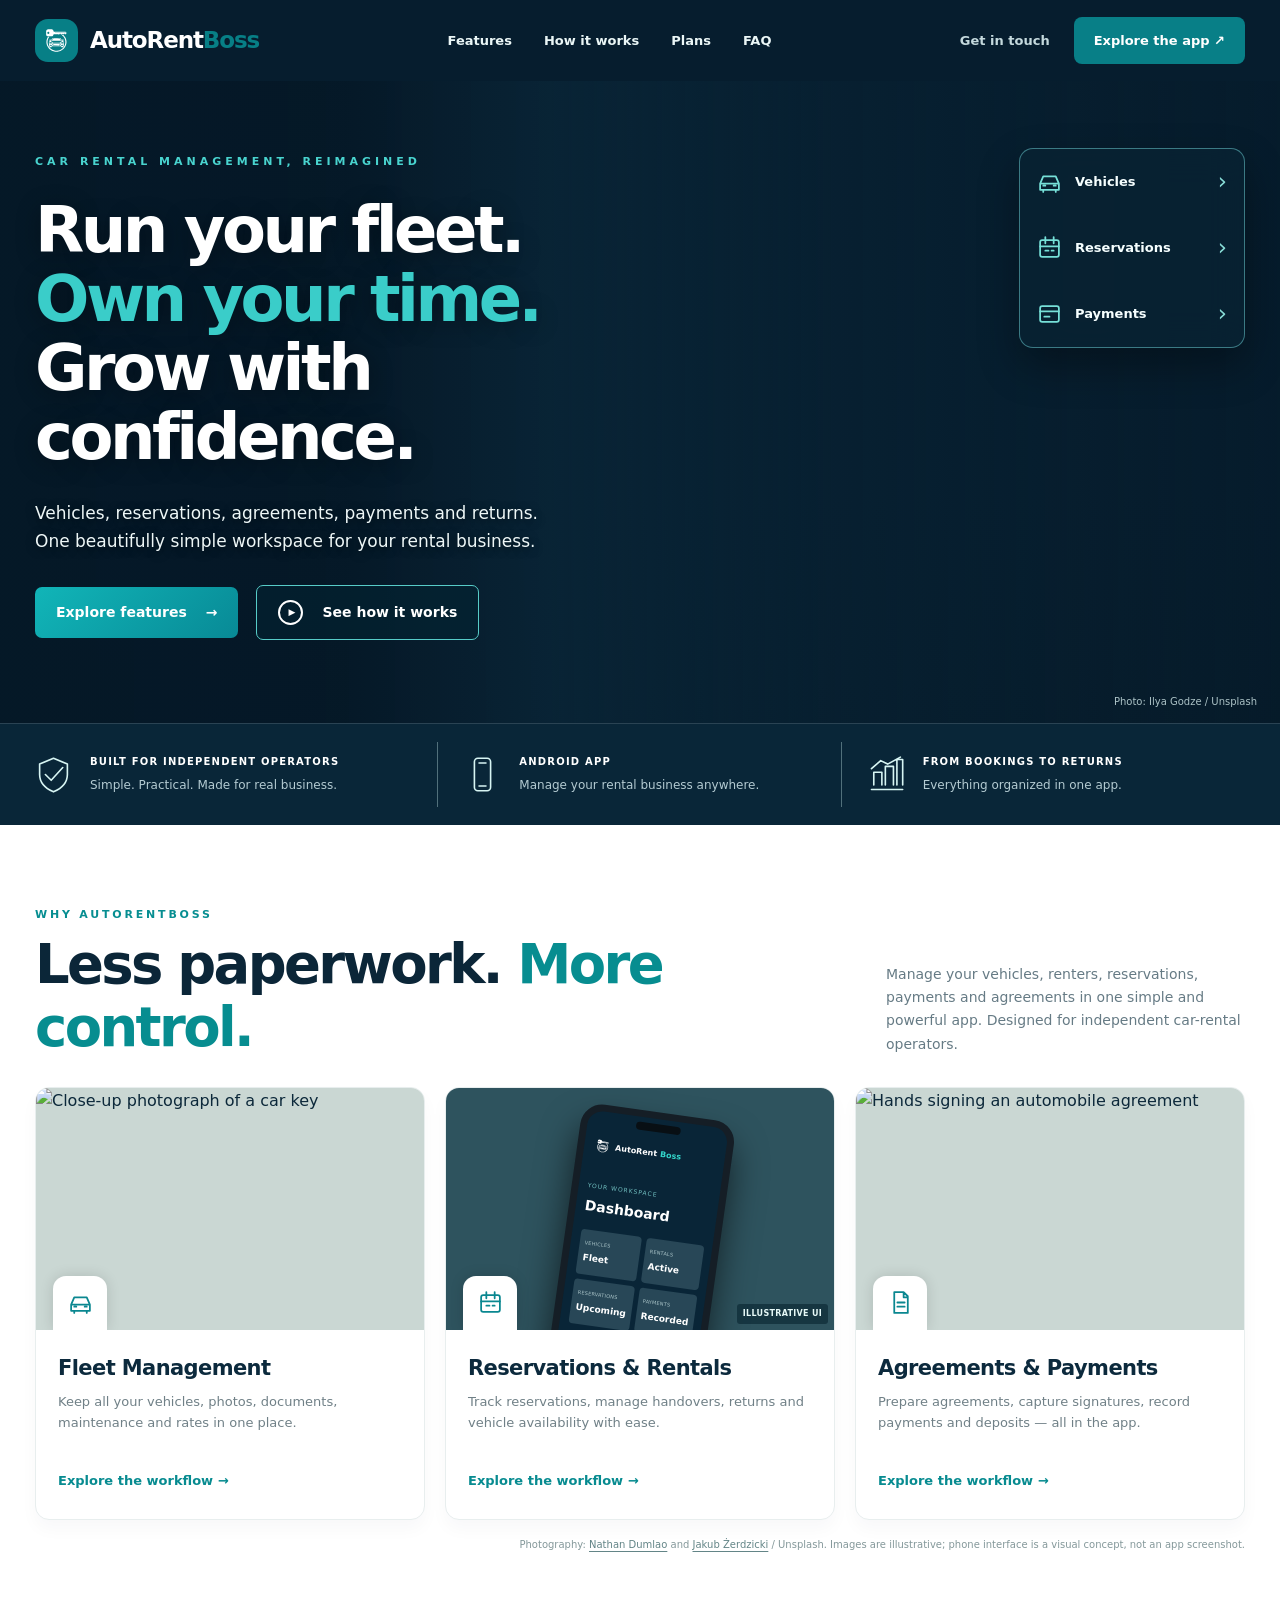
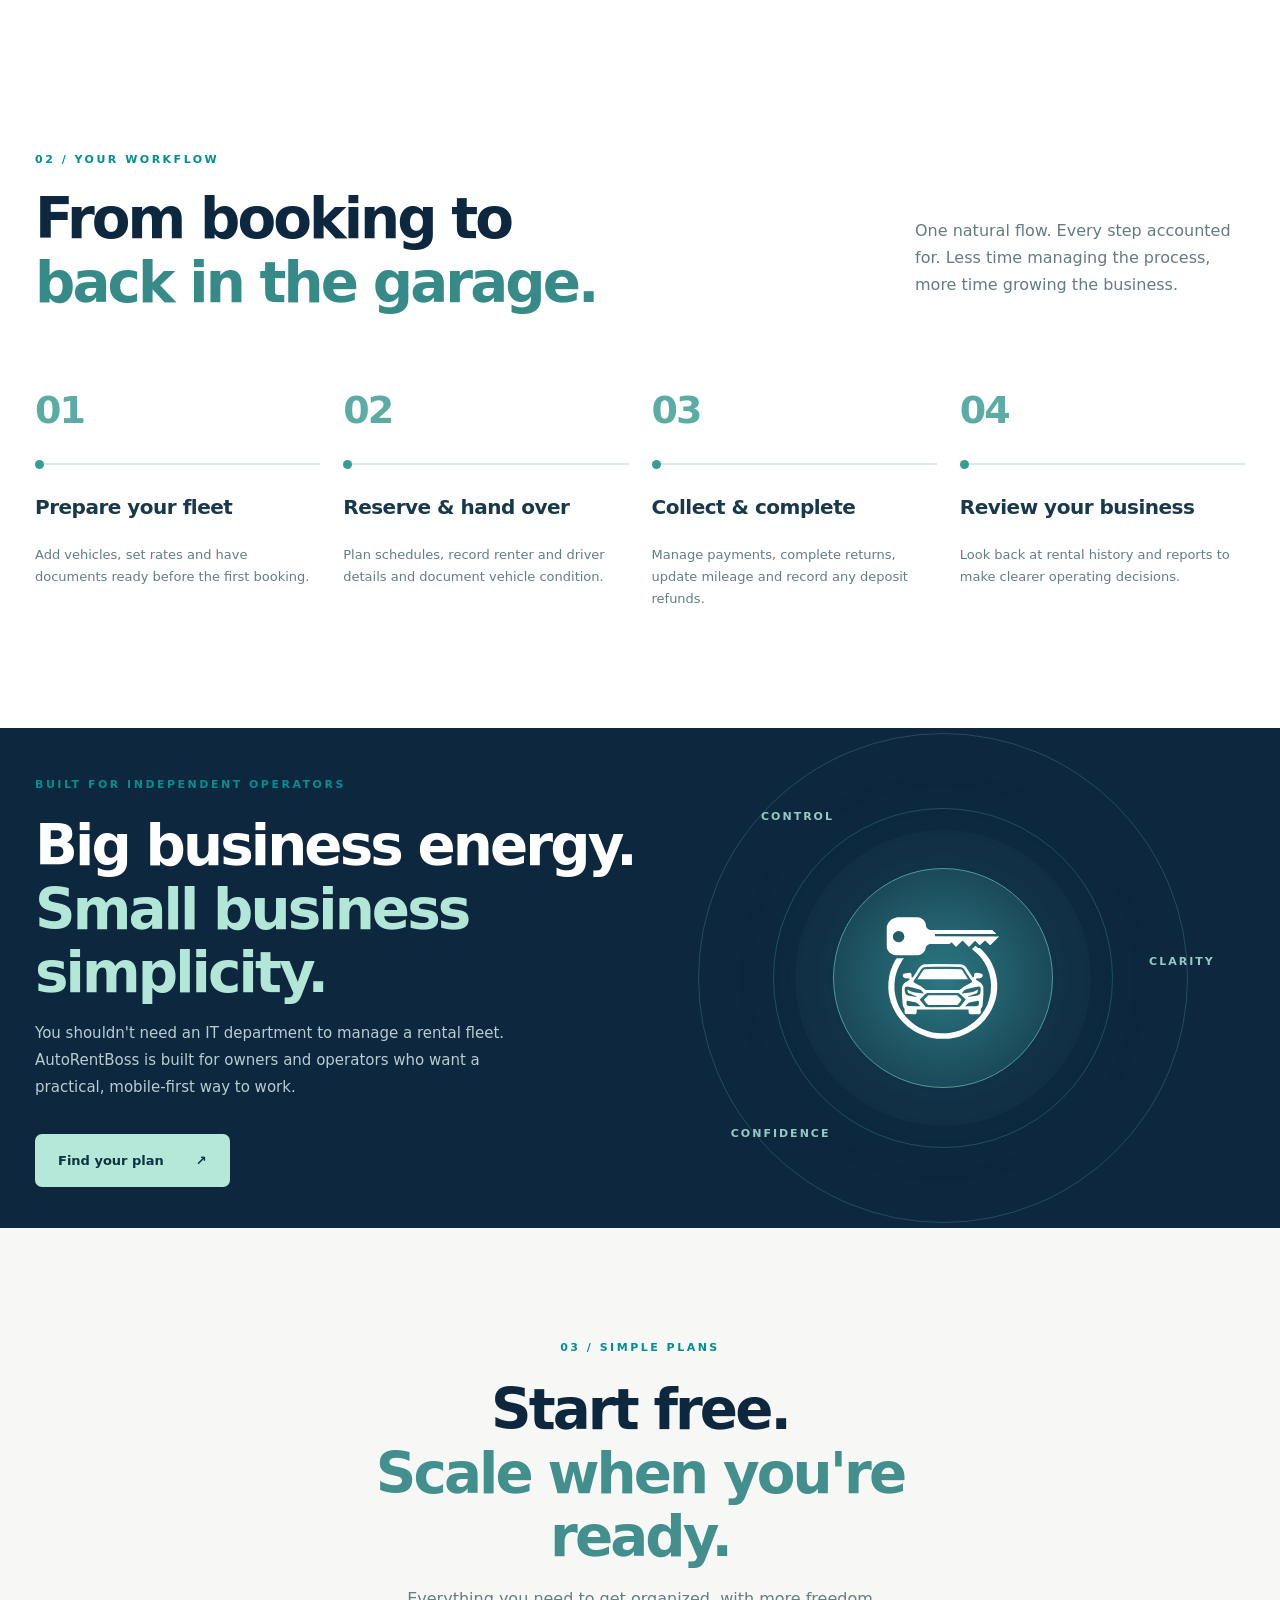
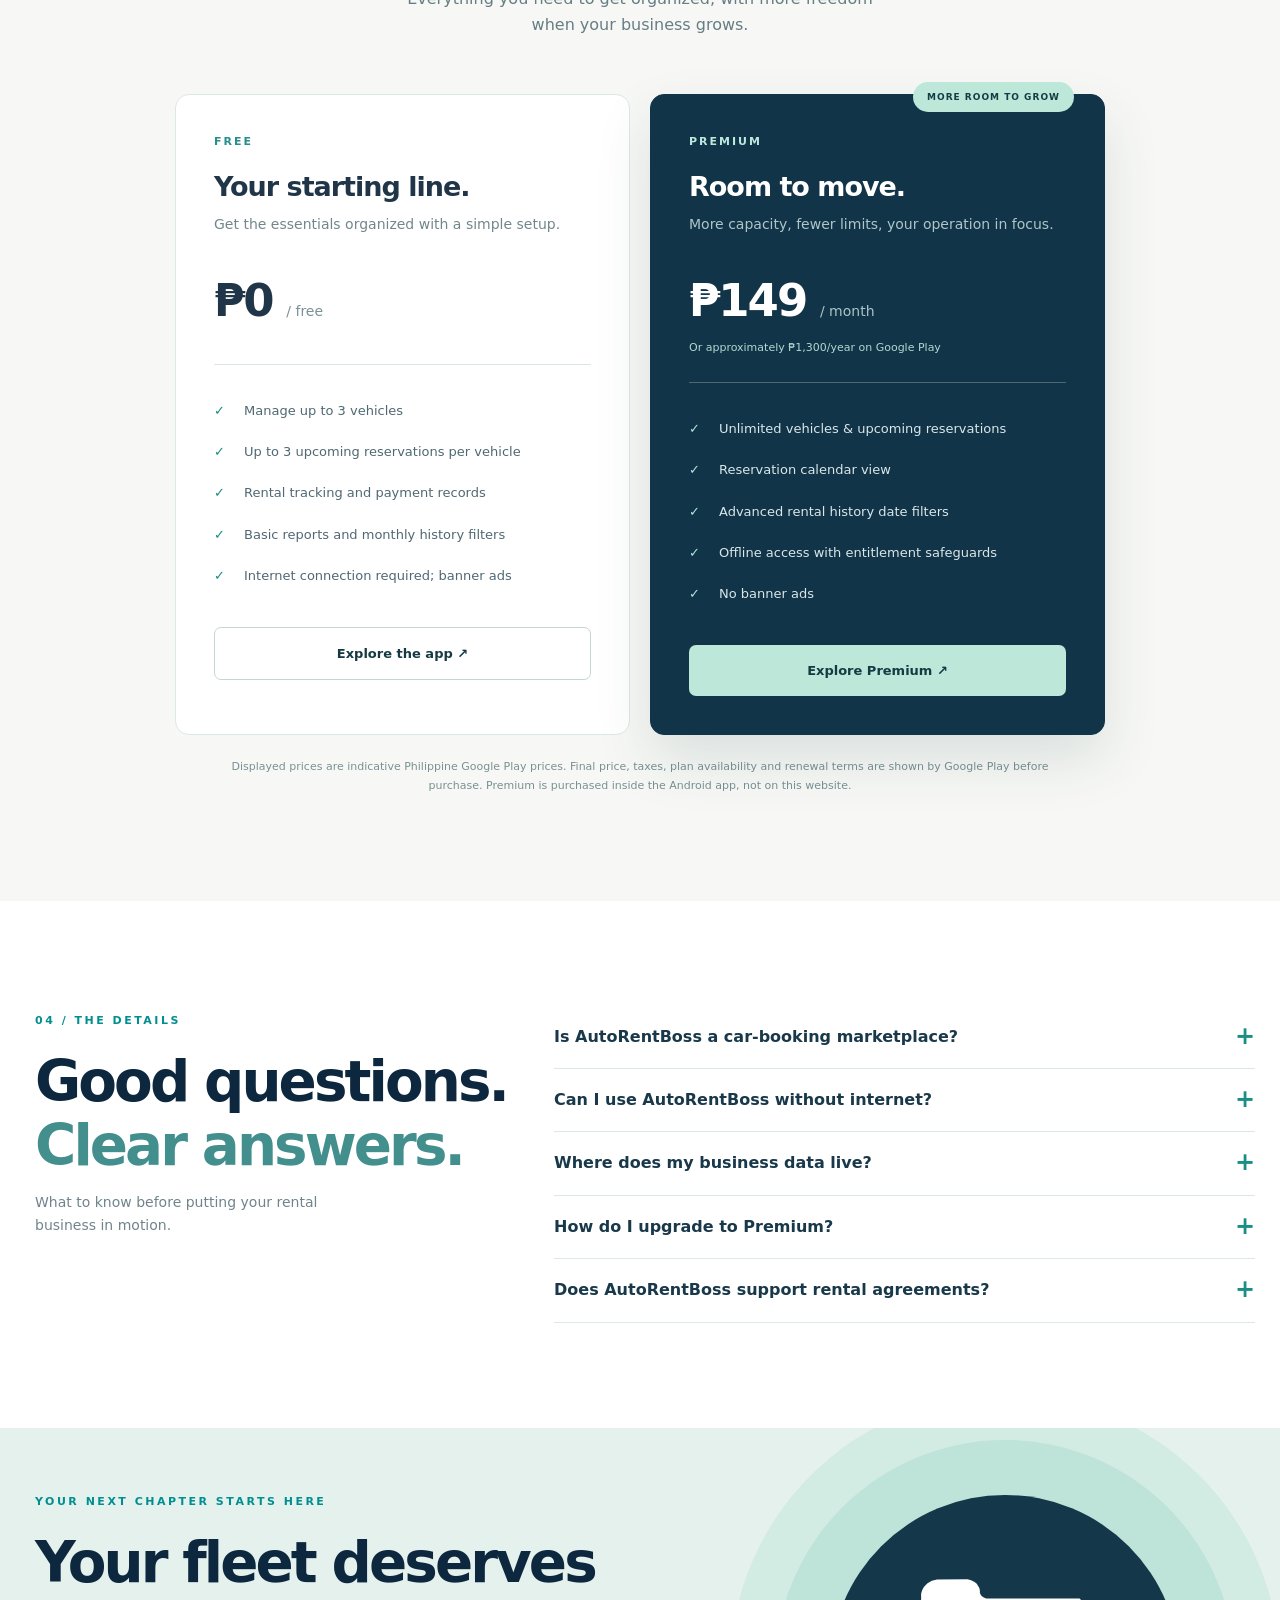
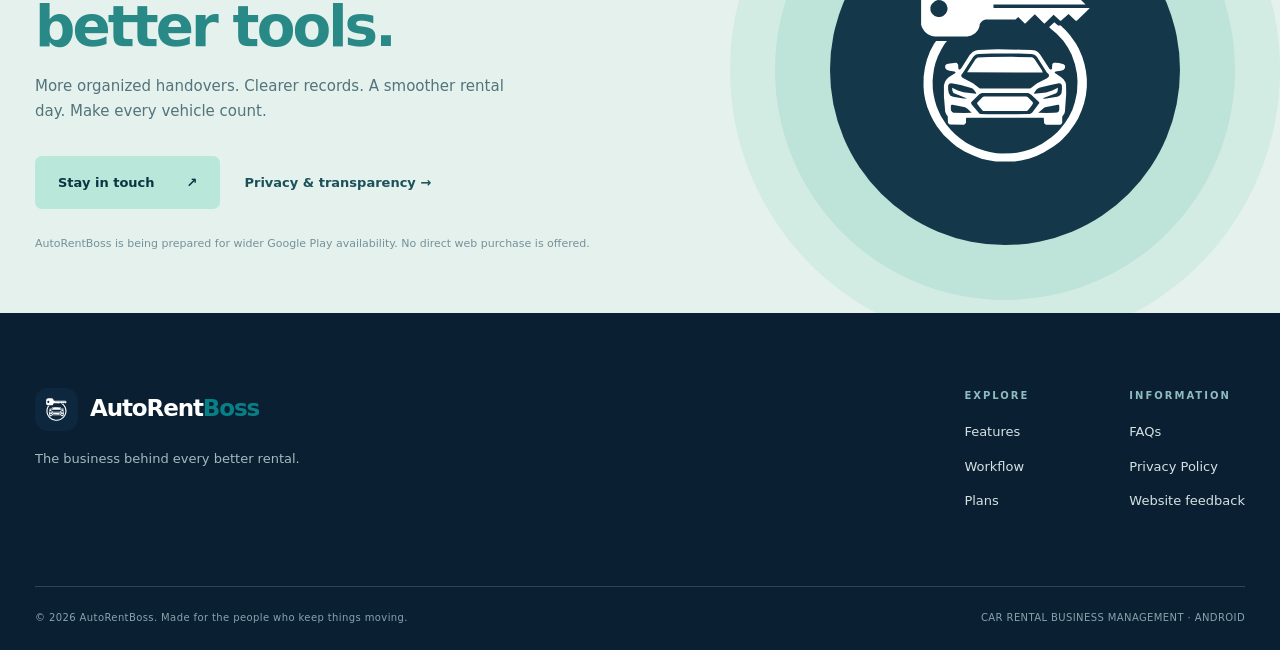
==== commit 7d0899cd: "Implement approved cinematic AutoRentBoss website [skip ci]" ====
--- a/index.html
+++ b/index.html
@@ -2,12 +2,12 @@
 <html lang="en">
 <head>
 <meta charset="utf-8"><meta name="viewport" content="width=device-width, initial-scale=1">
-<meta name="theme-color" content="#0d273e"><meta name="color-scheme" content="light">
-<meta name="description" content="AutoRentBoss is the mobile workspace for independent car-rental operators. Manage vehicles, bookings, handovers, agreements, payments, returns and reports.">
+<meta name="theme-color" content="#071c2c"><meta name="color-scheme" content="light">
+<meta name="description" content="AutoRentBoss helps car-rental operators manage vehicles, reservations, rental agreements, payments and returns with one powerful Android app.">
 <meta property="og:type" content="website"><meta property="og:title" content="AutoRentBoss — Run rentals. Own the road."><meta property="og:description" content="A smarter rental operation, right in your pocket.">
-<title>AutoRentBoss — Your car rental business, in command</title>
+<title>AutoRentBoss — Run your fleet. Own your time.</title>
 <link rel="icon" href="./assets/mark.svg" type="image/svg+xml">
-<link rel="stylesheet" href="./styles.css"><link rel="stylesheet" href="./landing.css">
+<link rel="stylesheet" href="./styles.css"><link rel="stylesheet" href="./landing.css"><link rel="stylesheet" href="./approved.css"><link rel="preconnect" href="https://images.unsplash.com" crossorigin>
 </head>
 <body>
 <a class="skip-link" href="#main">Skip to content</a>
@@ -17,28 +17,34 @@
 <div class="header-actions"><a class="header-contact" href="#contact">Get in touch</a><a class="nav-cta" href="#plans">Explore the app <span aria-hidden="true">↗</span></a><button class="menu-toggle" type="button" aria-label="Open navigation" aria-expanded="false" aria-controls="mobile-nav"><span></span><span></span><span></span></button></div>
 </div><nav id="mobile-nav" class="mobile-nav" aria-label="Mobile navigation" hidden><a href="#features">Features</a><a href="#workflow">How it works</a><a href="#plans">Plans</a><a href="#faq">FAQ</a><a href="./privacy.html">Privacy policy</a></nav></header>
 <main id="main">
-<section class="hero-xl"><div class="hero-grid"></div><div class="site-width hero-layout">
-<div class="hero-copy"><div class="mini-label"><span class="label-pulse"></span> THE SMARTER WAY TO RUN YOUR FLEET <span class="label-line"></span> BUILT FOR OPERATORS</div>
-<h1>Less admin.<br><em>More miles.</em><br>Better business.</h1>
-<p>From the first reservation to the final handover, keep your vehicles, customers, paperwork and payments moving — all from one powerful Android app.</p>
-<div class="hero-buttons"><a class="button-main" href="#features">Discover AutoRentBoss <span aria-hidden="true">↗</span></a><a class="button-quiet" href="#workflow"><span class="play-circle" aria-hidden="true">→</span> See how it works</a></div>
-<div class="hero-proof"><div class="proof-icon">✦</div><div><strong>Made for real rental businesses.</strong><span>Simple enough for your first vehicle. Ready as your fleet grows.</span></div></div></div>
-<div class="hero-art" aria-label="Illustration of the AutoRentBoss fleet dashboard"><div class="orbit orbit-one"></div><div class="orbit orbit-two"></div><div class="orbit orbit-three"></div>
-<div class="visual-label label-top"><span class="live-dot"></span> FLEET CONTROL / 01</div>
-<div class="vehicle-illustration"><svg viewBox="0 0 760 390" role="img" aria-label="Modern silver vehicle illustration" xmlns="http://www.w3.org/2000/svg"><defs><linearGradient id="body" x1="0" y1="0" x2="1" y2="1"><stop stop-color="#ecf6fa"/><stop offset=".43" stop-color="#aabcc8"/><stop offset=".74" stop-color="#dce8ed"/><stop offset="1" stop-color="#6b8292"/></linearGradient><linearGradient id="glass" x1="0" y1="0" x2="1" y2="1"><stop stop-color="#24475a"/><stop offset="1" stop-color="#0c1c2a"/></linearGradient></defs><ellipse cx="390" cy="331" rx="318" ry="24" fill="#000" opacity=".27"/><path d="M75 260l31-62 114-32 93-95h213l94 97 85 32 23 52-5 52-47 15H127l-54-17z" fill="url(#body)" stroke="#e1eef4" stroke-width="5"/><path d="M242 169l86-80h181l78 80z" fill="url(#glass)" stroke="#a4bcca" stroke-width="6"/><path d="M410 91v77" stroke="#829dac" stroke-width="6"/><path d="M93 258l90 5-6 25-90-3zM623 264l91-10 8 29-98 7z" fill="#eff9ff"/><path d="M189 213h406M201 295h415" stroke="#8ea5b1" stroke-width="4" opacity=".6"/><path d="M296 195h45M530 194h40" stroke="#f4fdff" stroke-width="7" stroke-linecap="round"/><circle cx="201" cy="303" r="55" fill="#0f1a22"/><circle cx="201" cy="303" r="29" fill="#657b8b" stroke="#d7e5eb" stroke-width="10"/><circle cx="599" cy="303" r="55" fill="#0f1a22"/><circle cx="599" cy="303" r="29" fill="#657b8b" stroke="#d7e5eb" stroke-width="10"/><path d="M107 203l-23 13-3 25 43 1 17-32z" fill="#fff6d3"/><path d="M691 200l28 16 3 23-43 2-18-32z" fill="#e15b5b"/><path d="M328 220h161" stroke="#f5ffff" stroke-width="3" opacity=".75"/></svg></div>
-<div class="float-card stat-card"><span>YOUR FLEET, AT A GLANCE</span><div class="stat-card-main"><strong>All in one place.</strong><span class="stat-wave">↗</span></div><div class="stat-split"><span><i class="dot teal"></i> Vehicles</span><span><i class="dot mint"></i> Reservations</span></div></div>
-<div class="float-card check-card"><span class="check-circle">✓</span><div><strong>Handover complete</strong><small>Records right where you need them</small></div></div>
-<div class="visual-label label-bottom">MANAGE SMARTER. DRIVE FURTHER.</div></div>
-</div><div class="hero-bottom site-width"><span>BUILT AROUND THE WAY YOU WORK</span><span class="bottom-rule"></span><span>SCROLL TO EXPLORE <span aria-hidden="true">↓</span></span></div></section>
-<section class="intro-strip"><div class="site-width intro-strip-inner"><strong>Your day, simplified.</strong><p>One connected workflow for the moments that matter — before, during and after every rental.</p><span class="strip-symbol">✳</span></div></section>
-<section class="features-section section-space" id="features"><div class="site-width"><div class="section-top"><div><div class="section-kicker">01 / THE PLATFORM</div><h2>Everything in motion.<br><span>Nothing out of sight.</span></h2></div><p>Forget scattered notes and spreadsheets. AutoRentBoss keeps the moving pieces of your rental operation beautifully organized.</p></div>
-<div class="feature-bento">
-<article class="feature-panel feature-large"><div class="feature-text"><span class="feature-index">01 — FLEET MANAGEMENT</span><h3>Know every vehicle.<br>Inside and out.</h3><p>Keep photos, mileage, rates, registration, supporting documents, service history and status together.</p></div><div class="vehicle-mini"><div class="mini-top"><span>FLEET OVERVIEW</span><span class="mini-indicator">● LIVE WORKSPACE</span></div><div class="mini-car"><span class="car-glyph">▰</span><div><b>Your vehicles</b><small>Details, documents &amp; care</small></div><span class="mini-status">ORGANIZED</span></div><div class="mini-bars"><div><span>Vehicle profile</span><i></i></div><div><span>Maintenance</span><i></i></div><div><span>Registration</span><i></i></div></div></div></article>
-<article class="feature-panel feature-dark"><span class="feature-index">02 — RESERVATIONS</span><div class="calendar-art"><div class="calendar-top"><b>OCTOBER</b><span>‹ &nbsp; ›</span></div><div class="calendar-days"><span>M</span><span>T</span><span>W</span><span>T</span><span>F</span><span>S</span><span>S</span><span>19</span><span>20</span><span class="day-current">21</span><span>22</span><span class="day-booked">23</span><span class="day-booked">24</span><span>25</span></div><div class="calendar-tag">● Upcoming reservation</div></div><h3>Bookings without<br>the guesswork.</h3><p>See upcoming reservations, check schedules and keep the fleet moving.</p></article>
-<article class="feature-panel feature-pale"><span class="feature-index">03 — HANDOVER &amp; AGREEMENTS</span><div class="signature-art"><div class="signature-head"><span>RENTAL AGREEMENT</span><span>↗</span></div><div class="paper-lines"><span></span><span></span><span></span></div><div class="signature-script">Signed ✓</div></div><h3>Every detail, documented.</h3><p>Capture driver documents, condition photos and signed rental agreements with confidence.</p></article>
-<article class="feature-panel feature-pale"><span class="feature-index">04 — PAYMENTS</span><div class="payments-art"><div><small>PAYMENT RECORD</small><strong>₱ 8,500.00</strong></div><span class="payment-check">✓ Recorded</span></div><h3>Money matters. Simplified.</h3><p>Track rental payments, deposits, balances, tips and deposit refunds.</p></article>
-<article class="feature-panel feature-wide"><div><span class="feature-index">05 — BUSINESS INSIGHTS</span><h3>See the bigger picture.</h3><p>Operational dashboards, rental history, performance reports and downloadable PDF / Excel exports — without the spreadsheet juggling.</p></div><div class="chart-art"><div class="chart-heading"><span>BUSINESS ACTIVITY</span><b>↗</b></div><div class="chart-columns"><i style="--h:38%"></i><i style="--h:59%"></i><i style="--h:49%"></i><i style="--h:81%"></i><i style="--h:64%"></i><i style="--h:93%"></i><i style="--h:76%"></i></div><div class="chart-foot">MON &nbsp;&nbsp; TUE &nbsp;&nbsp; WED &nbsp;&nbsp; THU &nbsp;&nbsp; FRI &nbsp;&nbsp; SAT &nbsp;&nbsp; SUN</div></div></article>
-</div></div></section>
+<section class="cinematic-hero" aria-labelledby="hero-title">
+<div class="cinematic-photo" aria-hidden="true"></div><div class="cinematic-shade" aria-hidden="true"></div>
+<div class="site-width cinematic-inner">
+<div class="cinematic-copy"><p class="cinematic-eyebrow">CAR RENTAL MANAGEMENT, REIMAGINED</p>
+<h1 id="hero-title">Run your fleet.<br><span>Own your time.</span><br>Grow with confidence.</h1>
+<p>Vehicles, reservations, agreements, payments and returns. One beautifully simple workspace for your rental business.</p>
+<div class="cinematic-actions"><a class="cinematic-button" href="#features">Explore features <span aria-hidden="true">→</span></a><a class="cinematic-outline" href="#workflow"><span class="cinematic-play" aria-hidden="true">▶</span>See how it works</a></div>
+</div>
+<nav class="hero-quick-nav" aria-label="Explore feature areas">
+<a href="#fleet"><svg viewBox="0 0 24 24" aria-hidden="true"><path d="m3 14 3-7h12l3 7M3 14h18v6H3zM6 20v2m12-2v2M6 16h2m8 0h2"/></svg>Vehicles <span aria-hidden="true">›</span></a>
+<a href="#reservations"><svg viewBox="0 0 24 24" aria-hidden="true"><rect x="3" y="5" width="18" height="16" rx="2"/><path d="M8 2v6m8-6v6M3 11h18m-13 4h3m3 0h2"/></svg>Reservations <span aria-hidden="true">›</span></a>
+<a href="#agreements"><svg viewBox="0 0 24 24" aria-hidden="true"><rect x="3" y="5" width="18" height="15" rx="2"/><path d="M3 10h18M7 15h5"/></svg>Payments <span aria-hidden="true">›</span></a>
+</nav>
+</div>
+<a class="cinematic-credit" target="_blank" rel="noopener noreferrer" href="https://unsplash.com/photos/black-luxury-sedan-parked-on-a-wet-street-at-night-9xhwtVIM0dE">Photo: Ilya Godze / Unsplash</a>
+</section>
+<section class="cinematic-ribbon" aria-label="AutoRentBoss highlights"><div class="site-width cinematic-ribbon-inner">
+<div><svg viewBox="0 0 32 32" aria-hidden="true"><path d="m16 2 12 5v9c0 8-5 12-12 15C9 28 4 24 4 16V7zm-7 14 5 5 10-11"/></svg><span><strong>BUILT FOR INDEPENDENT OPERATORS</strong><small>Simple. Practical. Made for real business.</small></span></div>
+<div><svg viewBox="0 0 32 32" aria-hidden="true"><rect x="9" y="2" width="14" height="28" rx="3"/><path d="M13 6h6m-6 20h6"/></svg><span><strong>ANDROID APP</strong><small>Manage your rental business anywhere.</small></span></div>
+<div><svg viewBox="0 0 32 32" aria-hidden="true"><path d="M3 29h27M5 25V14h7v11m3 0V9h7v16m3 0V3h5v22M3 11l8-7 6 3 11-6"/></svg><span><strong>FROM BOOKINGS TO RETURNS</strong><small>Everything organized in one app.</small></span></div>
+</div></section>
+<section class="editorial-features" id="features"><div class="site-width"><div class="editorial-heading"><div><p class="editorial-eyebrow">WHY AUTORENTBOSS</p><h2>Less paperwork. <span>More control.</span></h2></div><p>Manage your vehicles, renters, reservations, payments and agreements in one simple and powerful app. Designed for independent car-rental operators.</p></div>
+<div class="editorial-cards">
+<article class="editorial-card" id="fleet"><div class="editorial-image"><img src="https://images.unsplash.com/photo-1603508102977-02688e3265fd?auto=format&amp;fit=crop&amp;w=840&amp;h=620&amp;q=83" alt="Close-up photograph of a car key" loading="lazy" decoding="async"><span class="editorial-card-icon"><svg viewBox="0 0 24 24" aria-hidden="true"><path d="m3 14 3-7h12l3 7M3 14h18v6H3zM6 20v2m12-2v2M6 16h2m8 0h2"/></svg></span></div><div class="editorial-card-copy"><h3>Fleet Management</h3><p>Keep all your vehicles, photos, documents, maintenance and rates in one place.</p><a href="#workflow">Explore the workflow <span aria-hidden="true">→</span></a></div></article>
+<article class="editorial-card" id="reservations"><div class="editorial-image editorial-phone-image"><div class="phone-atmosphere"></div><div class="app-phone" role="img" aria-label="Illustrative phone mockup showing fleet, reservations, rentals and payments"><div class="app-phone-notch"></div><div class="app-phone-inner"><div class="app-phone-brand"><img src="./assets/mark.svg" width="19" height="19" alt="">AutoRent<span>Boss</span></div><p class="app-phone-small">YOUR WORKSPACE</p><strong>Dashboard</strong><div class="app-phone-tiles"><div><small>VEHICLES</small><b>Fleet</b></div><div><small>RENTALS</small><b>Active</b></div><div><small>RESERVATIONS</small><b>Upcoming</b></div><div><small>PAYMENTS</small><b>Recorded</b></div></div><div class="app-phone-bottom"><i></i><i></i><i></i><i></i></div></div></div><span class="editorial-phone-caption">ILLUSTRATIVE UI</span><span class="editorial-card-icon"><svg viewBox="0 0 24 24" aria-hidden="true"><rect x="3" y="5" width="18" height="16" rx="2"/><path d="M8 2v6m8-6v6M3 11h18m-13 4h3m3 0h2"/></svg></span></div><div class="editorial-card-copy"><h3>Reservations &amp; Rentals</h3><p>Track reservations, manage handovers, returns and vehicle availability with ease.</p><a href="#workflow">Explore the workflow <span aria-hidden="true">→</span></a></div></article>
+<article class="editorial-card" id="agreements"><div class="editorial-image"><img src="https://images.unsplash.com/photo-1763729805496-b5dbf7f00c79?auto=format&amp;fit=crop&amp;w=840&amp;h=620&amp;q=83" alt="Hands signing an automobile agreement" loading="lazy" decoding="async"><span class="editorial-card-icon"><svg viewBox="0 0 24 24" aria-hidden="true"><path d="M6 2h9l4 4v16H6zM15 2v5h4M9 12h7m-7 4h7"/></svg></span></div><div class="editorial-card-copy"><h3>Agreements &amp; Payments</h3><p>Prepare agreements, capture signatures, record payments and deposits — all in the app.</p><a href="#workflow">Explore the workflow <span aria-hidden="true">→</span></a></div></article>
+</div><p class="editorial-photo-notice">Photography: <a href="https://unsplash.com/photos/black-and-silver-keys-on-black-textile-wN7Dtu0saNs" target="_blank" rel="noopener noreferrer">Nathan Dumlao</a> and <a href="https://unsplash.com/photos/man-signing-a-document-with-a-pen-QI6NLgN5XnM" target="_blank" rel="noopener noreferrer">Jakub Żerdzicki</a> / Unsplash. Images are illustrative; phone interface is a visual concept, not an app screenshot.</p>
+</div></section>
 <section class="workflow-section section-space" id="workflow"><div class="site-width"><div class="section-kicker">02 / YOUR WORKFLOW</div><div class="workflow-head"><h2>From booking to<br><i>back in the garage.</i></h2><p>One natural flow. Every step accounted for. Less time managing the process, more time growing the business.</p></div><div class="workflow-steps"><article><span>01</span><div class="step-line"></div><h3>Prepare your fleet</h3><p>Add vehicles, set rates and have documents ready before the first booking.</p></article><article><span>02</span><div class="step-line"></div><h3>Reserve &amp; hand over</h3><p>Plan schedules, record renter and driver details and document vehicle condition.</p></article><article><span>03</span><div class="step-line"></div><h3>Collect &amp; complete</h3><p>Manage payments, complete returns, update mileage and record any deposit refunds.</p></article><article><span>04</span><div class="step-line"></div><h3>Review your business</h3><p>Look back at rental history and reports to make clearer operating decisions.</p></article></div></div></section>
 <section class="control-section"><div class="site-width control-layout"><div><span class="section-kicker">BUILT FOR INDEPENDENT OPERATORS</span><h2>Big business energy.<br><i>Small business simplicity.</i></h2><p>You shouldn't need an IT department to manage a rental fleet. AutoRentBoss is built for owners and operators who want a practical, mobile-first way to work.</p><a class="button-main white-action" href="#plans">Find your plan <span aria-hidden="true">↗</span></a></div><div class="control-art"><div class="control-ring ring-a"></div><div class="control-ring ring-b"></div><div class="control-center"><img src="./assets/mark.svg" alt="" width="114" height="114"></div><span class="orbit-note orbit-note-one">CONTROL</span><span class="orbit-note orbit-note-two">CLARITY</span><span class="orbit-note orbit-note-three">CONFIDENCE</span></div></div></section>
 <section class="plans-section section-space" id="plans"><div class="site-width"><div class="center-heading"><span class="section-kicker">03 / SIMPLE PLANS</span><h2>Start free.<br><span>Scale when you're ready.</span></h2><p>Everything you need to get organized, with more freedom when your business grows.</p></div><div class="plans-grid"><article class="plan-card"><div class="plan-label">FREE</div><h3>Your starting line.</h3><p>Get the essentials organized with a simple setup.</p><div class="plan-price">₱0 <span>/ free</span></div><div class="plan-divider"></div><ul><li>Manage up to 3 vehicles</li><li>Up to 3 upcoming reservations per vehicle</li><li>Rental tracking and payment records</li><li>Basic reports and monthly history filters</li><li>Internet connection required; banner ads</li></ul><a class="plan-action plan-action-outline" href="#download">Explore the app ↗</a></article><article class="plan-card plan-featured"><div class="recommended">MORE ROOM TO GROW</div><div class="plan-label">PREMIUM</div><h3>Room to move.</h3><p>More capacity, fewer limits, your operation in focus.</p><div class="plan-price">₱149 <span>/ month</span></div><div class="annual-line">Or approximately ₱1,300/year on Google Play</div><div class="plan-divider"></div><ul><li>Unlimited vehicles &amp; upcoming reservations</li><li>Reservation calendar view</li><li>Advanced rental history date filters</li><li>Offline access with entitlement safeguards</li><li>No banner ads</li></ul><a class="plan-action" href="#download">Explore Premium ↗</a></article></div><p class="pricing-note">Displayed prices are indicative Philippine Google Play prices. Final price, taxes, plan availability and renewal terms are shown by Google Play before purchase. Premium is purchased inside the Android app, not on this website.</p></div></section>
--- a/approved.css
+++ b/approved.css
@@ -0,0 +1,8 @@
+/* Approved photographic automotive art direction. Scoped to homepage only; privacy.css/styles.css remains unchanged. */
+body:has(.cinematic-hero){background:#fff}.landing-header{position:relative;background:#061d2e;color:#fff;border:0;z-index:15}.header-row{height:81px}.landing-header .brand,.landing-header .brand:hover{color:#fff}.landing-header .brand-icon{background:#077f86}.landing-header .desktop-nav a{color:#eaf6f6}.landing-header .desktop-nav a:hover{color:#7adcd9}.landing-header .nav-cta{background:#087f87;color:#fff}.landing-header .nav-cta:hover{background:#12a2a7;color:#fff}.landing-header .header-contact{color:#c4d9dd}.landing-header .menu-toggle span{background:#e8f6f8}
+.cinematic-hero{position:relative;isolation:isolate;background:#061c2c;color:#fff;min-height:630px;overflow:hidden}.cinematic-photo{position:absolute;inset:0;background:url("https://images.unsplash.com/photo-1764605206511-7a649d9df63b?auto=format&fit=crop&w=2200&q=87") center 55%/cover no-repeat;z-index:-2}.cinematic-shade{position:absolute;inset:0;background:linear-gradient(90deg,#051827f9 0%,#051827f0 27%,#092537d5 43%,#08253865 65%,#06172816 100%),linear-gradient(0deg,#061a289d,transparent 36%);z-index:-1}.cinematic-inner{min-height:630px;display:flex;align-items:center;position:relative}.cinematic-copy{max-width:720px;padding:72px 0 83px}.cinematic-eyebrow{color:#49d4cf;font-size:11px;letter-spacing:4px;font-weight:850;margin:0 0 25px}.cinematic-copy h1{color:#fff;max-width:700px;font-size:clamp(49px,5vw,72px);line-height:1.08;letter-spacing:-3.5px;font-weight:900;margin:0 0 26px;text-shadow:0 4px 25px #0005}.cinematic-copy h1 span{color:#3acdc9}.cinematic-copy>p:not(.cinematic-eyebrow){font-size:17px;line-height:1.67;color:#eef7f7;max-width:510px;text-shadow:0 2px 10px #0008}.cinematic-actions{display:flex;gap:18px;align-items:center;flex-wrap:wrap;margin-top:30px}.cinematic-button,.cinematic-outline{border-radius:7px;min-height:51px;padding:14px 21px;display:inline-flex;align-items:center;justify-content:center;gap:19px;font-size:14px;font-weight:800;text-decoration:none}.cinematic-button{background:linear-gradient(135deg,#11b5b8,#088a96);color:#fff}.cinematic-button:hover{color:#fff;background:#09808a;transform:translateY(-2px)}.cinematic-outline{border:1px solid #57ccc8;color:#fff;background:#03253290}.cinematic-outline:hover{color:#fff;background:#036e78aa}.cinematic-play{font-size:9px;display:grid;place-items:center;width:25px;height:25px;border:2px solid #fff;border-radius:50%;padding-left:2px}.hero-quick-nav{position:absolute;top:67px;right:0;width:226px;background:#092233db;border:1px solid #5eb6bc99;border-radius:14px;overflow:hidden;backdrop-filter:blur(18px);box-shadow:0 18px 42px #0005}.hero-quick-nav a{color:#f6ffff;text-decoration:none;padding:14px 17px;display:flex;align-items:center;gap:13px;font-size:13px;font-weight:750}.hero-quick-nav a:hover{background:#0e6e7c8a;color:#fff}.hero-quick-nav a svg,.cinematic-ribbon svg,.editorial-card-icon svg{width:25px;height:25px;fill:none;stroke:currentColor;stroke-width:1.7;stroke-linecap:round;stroke-linejoin:round;flex-shrink:0}.hero-quick-nav a svg{color:#76e0d8}.hero-quick-nav a>span:last-child{margin-left:auto;font-size:23px;font-weight:400;color:#88ddd7}.cinematic-credit{position:absolute;right:23px;bottom:13px;color:#d5eced;font-size:10px;opacity:.8;text-decoration:none}.cinematic-ribbon{background:#092638;color:#fff;border-top:1px solid #ffffff22}.cinematic-ribbon-inner{min-height:101px;display:grid;grid-template-columns:repeat(3,1fr);align-items:center}.cinematic-ribbon-inner>div{display:flex;align-items:center;gap:18px;padding:12px 26px;border-right:1px solid #51707b}.cinematic-ribbon-inner>div:first-child{padding-left:0}.cinematic-ribbon-inner>div:last-child{border-right:0;padding-right:0}.cinematic-ribbon svg{width:37px;height:37px;color:#d7f5f3;stroke-width:1.4}.cinematic-ribbon strong,.cinematic-ribbon small{display:block}.cinematic-ribbon strong{font-size:10px;letter-spacing:1.2px;font-weight:850}.cinematic-ribbon small{font-size:12px;color:#b4cbd2;margin-top:5px}
+.editorial-features{padding:81px 0 93px;background:#fff;color:#0c283a}.editorial-heading{display:flex;align-items:end;justify-content:space-between;gap:50px;margin-bottom:27px}.editorial-eyebrow{color:#078e91;font-size:11px;font-weight:850;letter-spacing:2.8px;margin:0 0 10px}.editorial-heading h2{font-size:clamp(36px,4.25vw,58px);line-height:1.15;letter-spacing:-2.6px;font-weight:850;color:#0b2638;margin:0}.editorial-heading h2 span{color:#078d90}.editorial-heading>p{max-width:359px;font-size:14px;line-height:1.65;color:#667b85;margin:0 0 4px}.editorial-cards{display:grid;grid-template-columns:repeat(3,minmax(0,1fr));gap:20px}.editorial-card{min-width:0;border-radius:14px;background:#fff;overflow:hidden;border:1px solid #e8eeee;box-shadow:0 9px 17px #07243408;transition:transform .2s,box-shadow .2s}.editorial-card:hover{transform:translateY(-3px);box-shadow:0 21px 38px #07243412}.editorial-image{height:242px;position:relative;overflow:hidden;background:#cad7d3}.editorial-image>img{display:block;width:100%;height:100%;object-fit:cover}.editorial-card-icon{width:54px;height:54px;border-radius:13px 13px 0 0;background:#fff;display:grid;place-items:center;position:absolute;left:17px;bottom:0;color:#0a8790;box-shadow:0 0 14px #0002}.editorial-card-copy{padding:21px 22px 25px}.editorial-card-copy h3{font-size:21px;letter-spacing:-.6px;font-weight:850;color:#0c2a3d;margin:0 0 6px}.editorial-card-copy p{font-size:13px;line-height:1.62;color:#708087;min-height:64px;margin:0 0 12px}.editorial-card-copy a{font-size:13px;color:#078b90;font-weight:850;text-decoration:none}.editorial-card-copy a:hover{color:#055e64}.editorial-phone-image{background:#2e535e}.phone-atmosphere{position:absolute;inset:0;background:url("https://images.unsplash.com/photo-1655590547729-a9b686110240?auto=format&fit=crop&w=850&h=610&q=72") center/cover;filter:blur(5px) brightness(.52);transform:scale(1.09)}.app-phone{position:absolute;top:23px;left:50%;transform:translateX(-50%) rotate(8deg);width:155px;height:289px;border:7px solid #151e26;background:#092537;border-radius:22px;box-shadow:0 21px 35px #0009;overflow:hidden;color:#fff}.app-phone-notch{position:absolute;z-index:2;left:50%;top:5px;transform:translateX(-50%);background:#080f14;width:45px;height:8px;border-radius:12px}.app-phone-inner{padding:25px 9px 12px}.app-phone-brand{display:flex;align-items:center;gap:3px;font-size:8px;font-weight:850}.app-phone-brand span{color:#33d6cb}.app-phone-small{letter-spacing:1px;font-size:6px;color:#72c0c1;margin:26px 0 4px}.app-phone-inner>strong{display:block;font-size:14px;margin:0 0 12px}.app-phone-tiles{display:grid;grid-template-columns:1fr 1fr;gap:5px}.app-phone-tiles>div{background:#284757;border-radius:4px;padding:9px 5px;min-height:45px}.app-phone-tiles small{display:block;color:#aac4c8;font-size:5px;letter-spacing:.2px}.app-phone-tiles b{display:block;color:#fff;font-size:9px;margin-top:4px}.app-phone-bottom{display:flex;gap:9px;border-top:1px solid #41636f;margin-top:16px;padding-top:8px}.app-phone-bottom i{width:17px;height:4px;border-radius:4px;background:#2c8992}.editorial-phone-caption{position:absolute;right:6px;bottom:6px;color:#e6f9f7;font-size:8px;background:#0b2834ad;padding:3px 6px;border-radius:3px;font-weight:700;letter-spacing:.3px}.editorial-photo-notice{text-align:right;font-size:10px;color:#84989a;margin:17px 0 0}.editorial-photo-notice a{color:#638587}
+@media(max-width:1100px){.cinematic-copy h1{font-size:58px}.hero-quick-nav{top:30px;width:194px}.editorial-heading h2{font-size:44px}.editorial-card-copy h3{font-size:18px}.cinematic-shade{background:linear-gradient(90deg,#051827f9 0%,#051827f2 35%,#092537b0 63%,#0825383b 95%)}}
+@media(max-width:840px){.hero-quick-nav{display:none}.cinematic-hero,.cinematic-inner{min-height:550px}.cinematic-copy h1{font-size:56px;max-width:620px}.cinematic-shade{background:linear-gradient(90deg,#051827fa,#092537b6 70%,#08253830)}.editorial-image{height:180px}.editorial-card-copy{padding:16px}.editorial-card-copy h3{font-size:17px}.cinematic-ribbon-inner>div{gap:10px;padding:12px}.cinematic-ribbon strong{font-size:9px}.cinematic-ribbon small{font-size:10px}.editorial-heading{display:block}.editorial-heading>p{margin-top:15px;max-width:620px}}
+@media(max-width:640px){.landing-header .mobile-nav:not([hidden]){background:#0a3044;border-top:1px solid #315467}.landing-header .mobile-nav a{color:#fff}.cinematic-hero,.cinematic-inner{min-height:0}.cinematic-photo{background-position:64% center;opacity:.8}.cinematic-shade{background:linear-gradient(180deg,#051827ef 0%,#051827dc 55%,#0518279e 78%,#051827d8 100%)}.cinematic-copy{padding:65px 0 85px}.cinematic-eyebrow{font-size:9px;letter-spacing:2.3px}.cinematic-copy h1{font-size:clamp(41px,10vw,58px);letter-spacing:-2.4px}.cinematic-copy>p:not(.cinematic-eyebrow){font-size:15px}.cinematic-actions{gap:11px}.cinematic-button,.cinematic-outline{padding:12px 14px;font-size:12px;min-height:47px;gap:10px}.cinematic-credit{font-size:8px;right:13px;bottom:9px}.cinematic-ribbon-inner{grid-template-columns:1fr;padding:12px 0}.cinematic-ribbon-inner>div{border:0;border-bottom:1px solid #34576d;padding:11px 0!important}.cinematic-ribbon-inner>div:last-child{border:0}.cinematic-ribbon strong{font-size:10px}.cinematic-ribbon small{font-size:12px}.editorial-features{padding:64px 0}.editorial-heading h2{font-size:clamp(34px,8vw,44px);letter-spacing:-1.5px}.editorial-cards{grid-template-columns:1fr;gap:26px}.editorial-image{height:235px}.editorial-card-copy{padding:21px}.editorial-card-copy h3{font-size:22px}.editorial-card-copy p{min-height:0}.editorial-photo-notice{text-align:left}}
+@media(prefers-reduced-motion:reduce){.editorial-card{transition:none}}
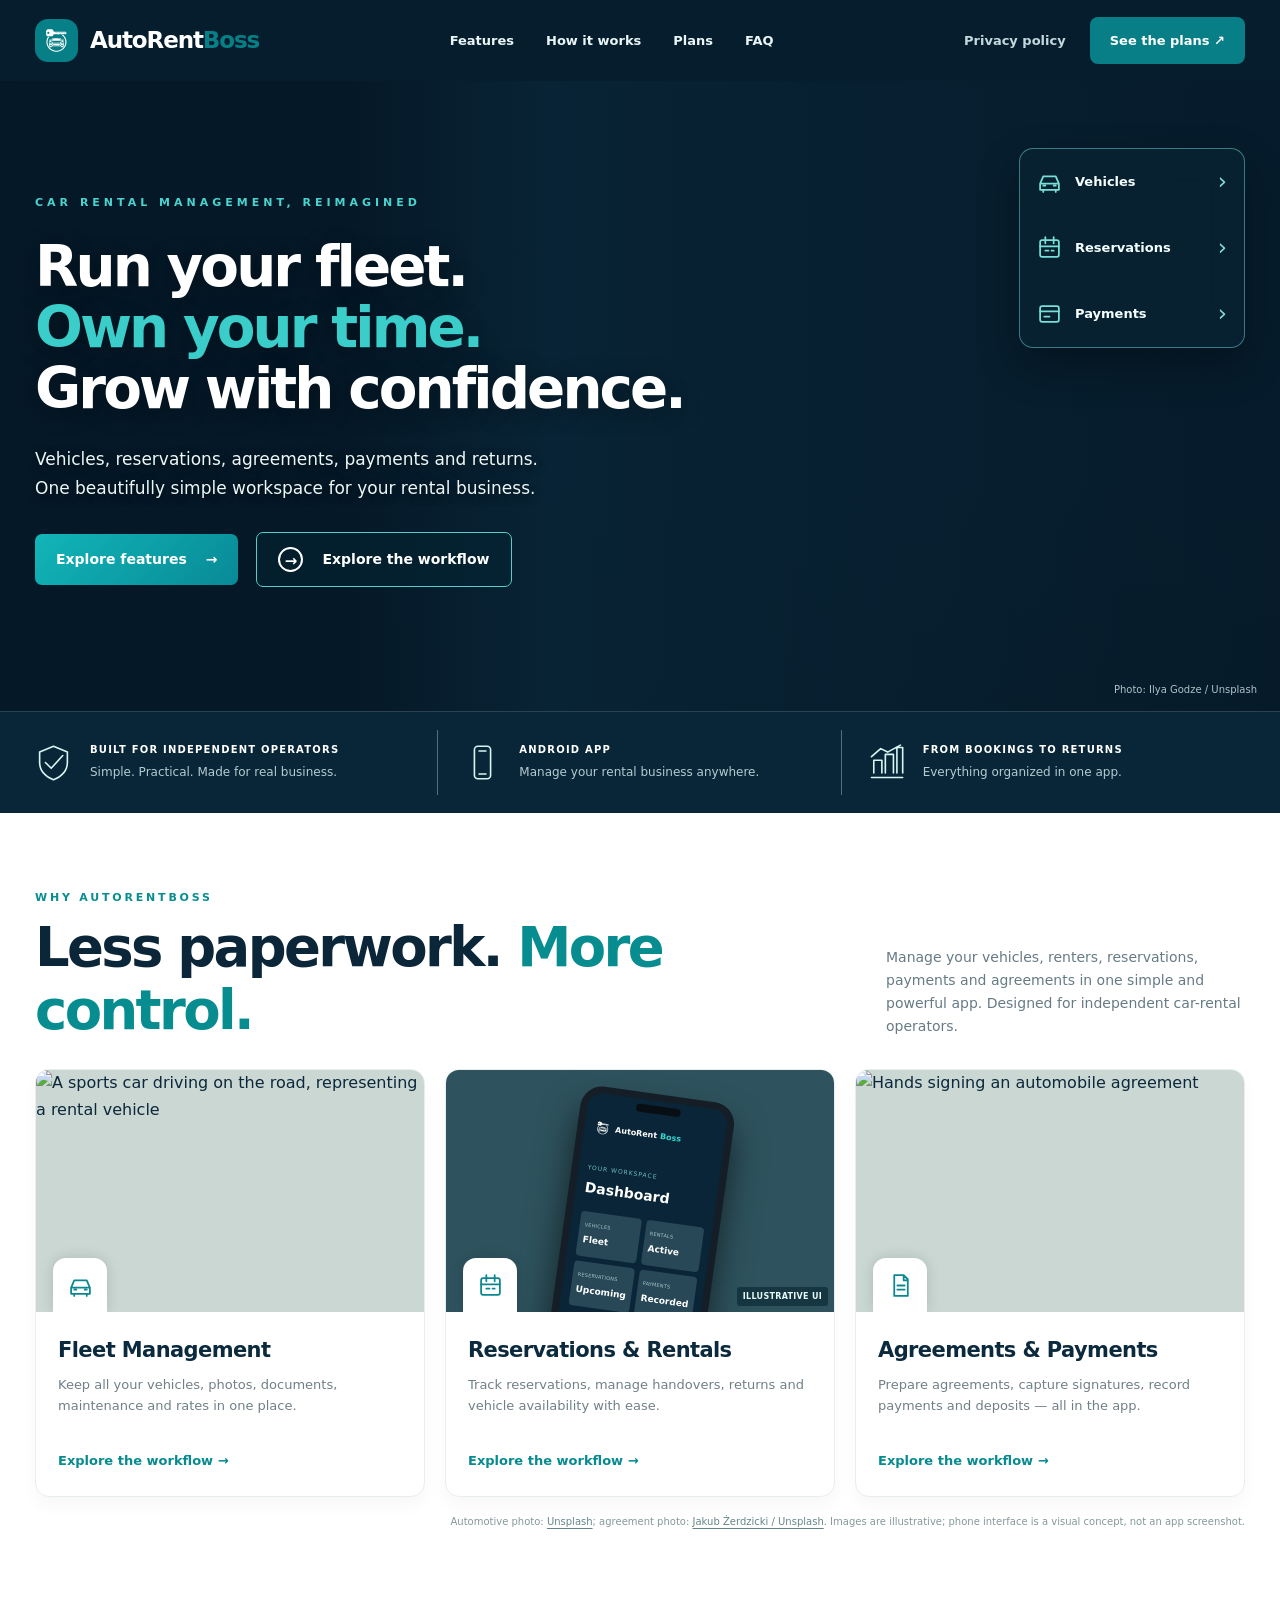
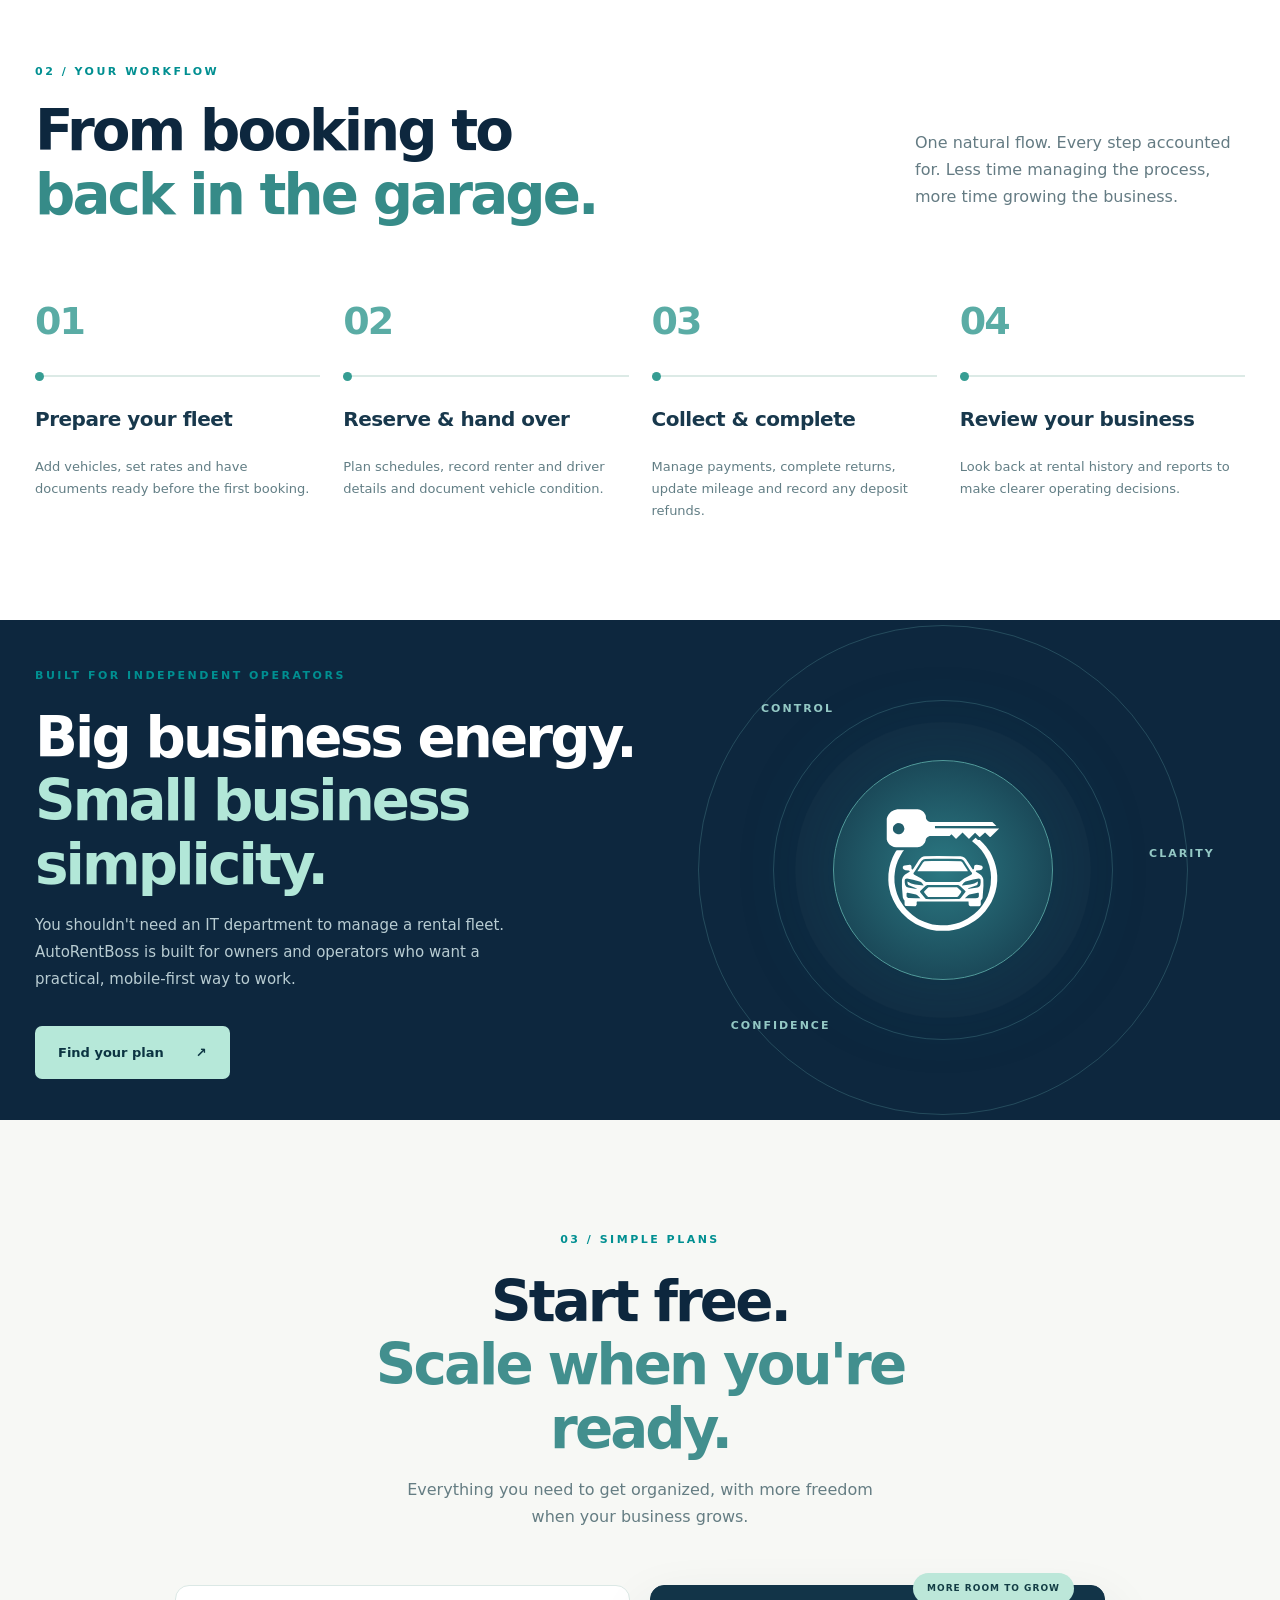
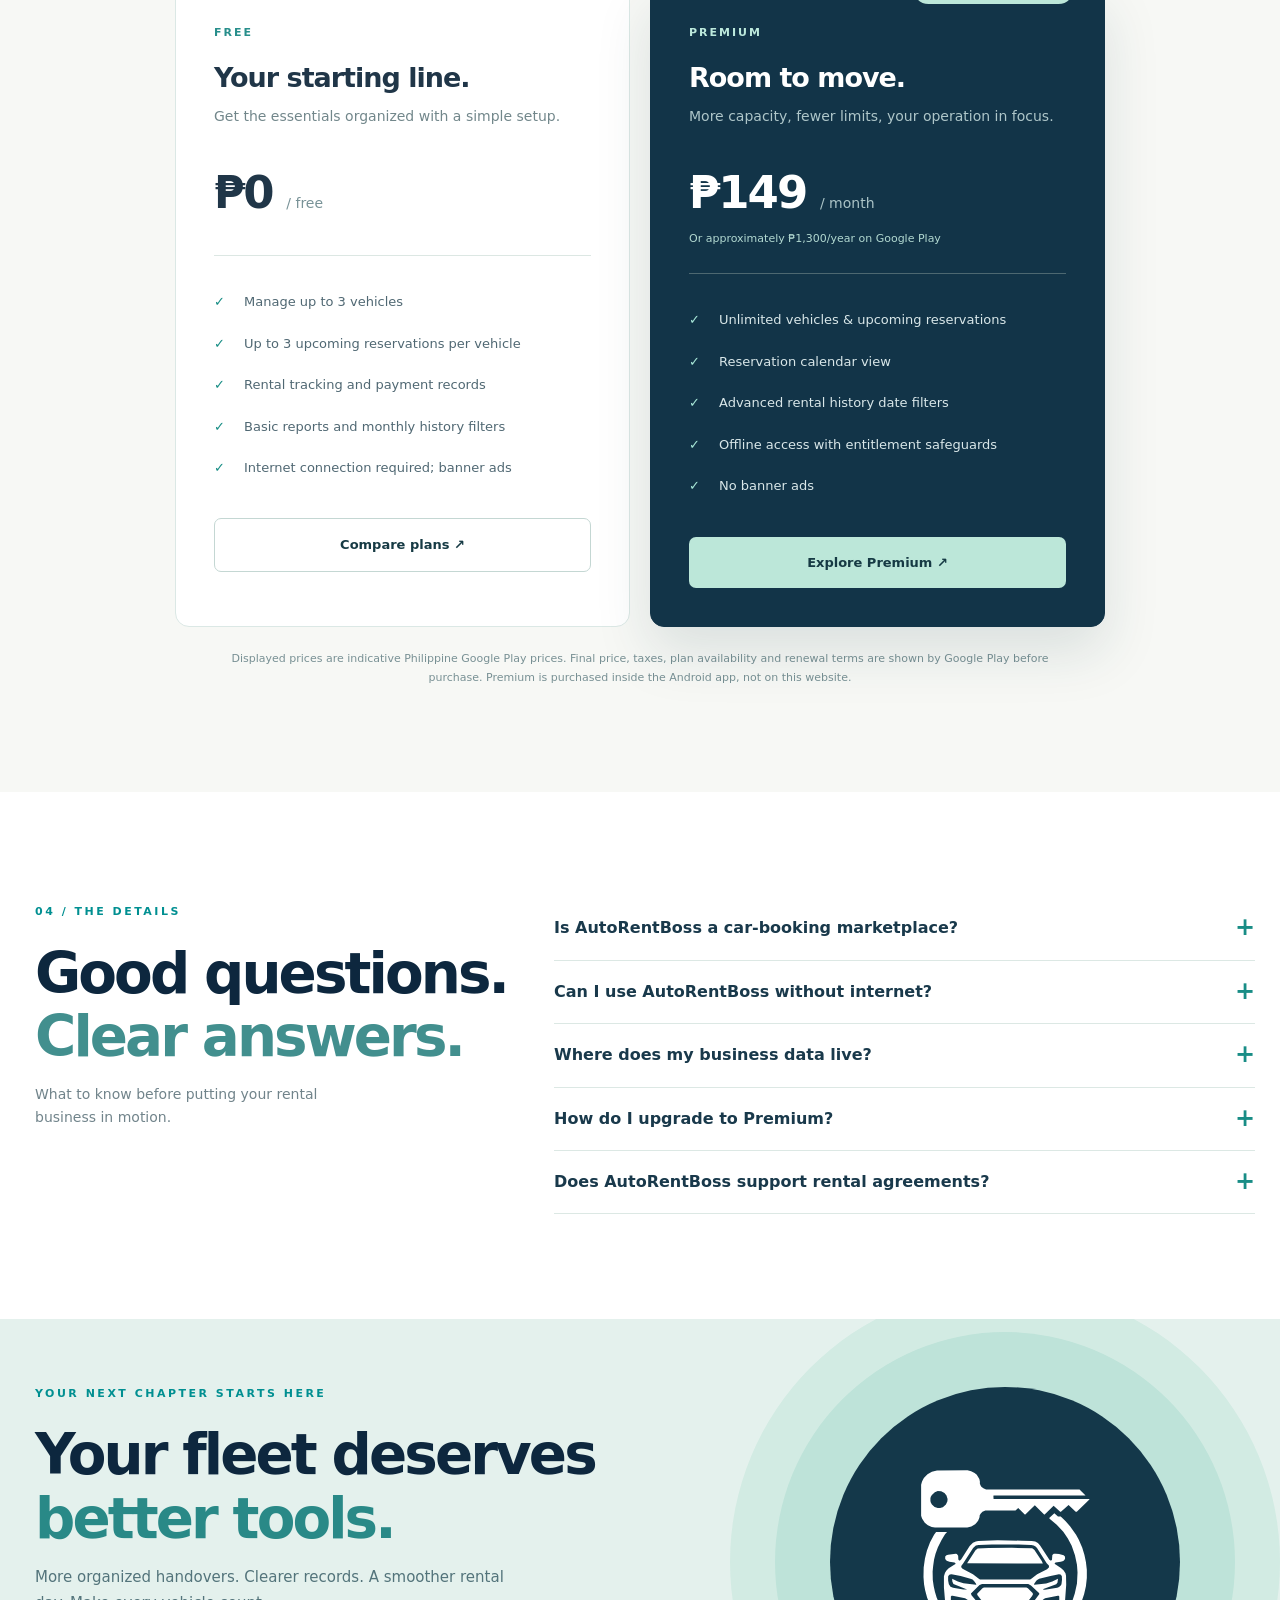
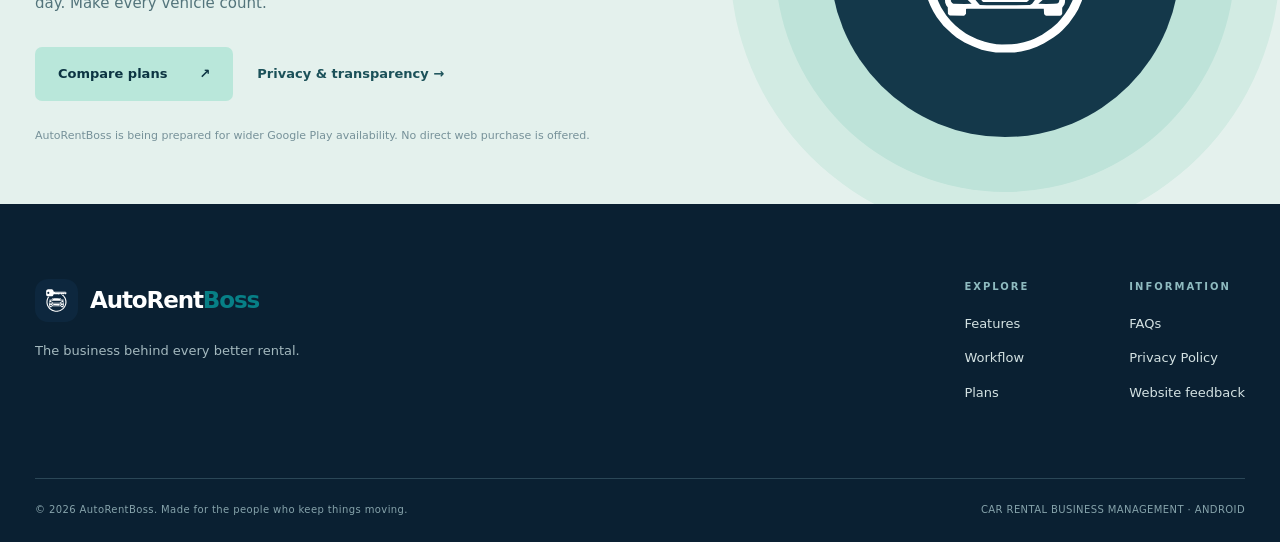
==== commit b43d8e62: "Polish automotive homepage layout and navigation copy [skip ci]" ====
--- a/index.html
+++ b/index.html
@@ -14,7 +14,7 @@
 <header class="landing-header" id="top"><div class="site-width header-row">
 <a class="brand" href="./index.html" aria-label="AutoRentBoss homepage"><span class="brand-icon"><img src="./assets/mark.svg" alt="" width="32" height="32"></span><span>AutoRent<span>Boss</span></span></a>
 <nav class="desktop-nav" aria-label="Primary"><a href="#features">Features</a><a href="#workflow">How it works</a><a href="#plans">Plans</a><a href="#faq">FAQ</a></nav>
-<div class="header-actions"><a class="header-contact" href="#contact">Get in touch</a><a class="nav-cta" href="#plans">Explore the app <span aria-hidden="true">↗</span></a><button class="menu-toggle" type="button" aria-label="Open navigation" aria-expanded="false" aria-controls="mobile-nav"><span></span><span></span><span></span></button></div>
+<div class="header-actions"><a class="header-contact" href="./privacy.html">Privacy policy</a><a class="nav-cta" href="#plans">See the plans <span aria-hidden="true">↗</span></a><button class="menu-toggle" type="button" aria-label="Open navigation" aria-expanded="false" aria-controls="mobile-nav"><span></span><span></span><span></span></button></div>
 </div><nav id="mobile-nav" class="mobile-nav" aria-label="Mobile navigation" hidden><a href="#features">Features</a><a href="#workflow">How it works</a><a href="#plans">Plans</a><a href="#faq">FAQ</a><a href="./privacy.html">Privacy policy</a></nav></header>
 <main id="main">
 <section class="cinematic-hero" aria-labelledby="hero-title">
@@ -23,7 +23,7 @@
 <div class="cinematic-copy"><p class="cinematic-eyebrow">CAR RENTAL MANAGEMENT, REIMAGINED</p>
 <h1 id="hero-title">Run your fleet.<br><span>Own your time.</span><br>Grow with confidence.</h1>
 <p>Vehicles, reservations, agreements, payments and returns. One beautifully simple workspace for your rental business.</p>
-<div class="cinematic-actions"><a class="cinematic-button" href="#features">Explore features <span aria-hidden="true">→</span></a><a class="cinematic-outline" href="#workflow"><span class="cinematic-play" aria-hidden="true">▶</span>See how it works</a></div>
+<div class="cinematic-actions"><a class="cinematic-button" href="#features">Explore features <span aria-hidden="true">→</span></a><a class="cinematic-outline" href="#workflow"><span class="cinematic-play" aria-hidden="true">→</span>Explore the workflow</a></div>
 </div>
 <nav class="hero-quick-nav" aria-label="Explore feature areas">
 <a href="#fleet"><svg viewBox="0 0 24 24" aria-hidden="true"><path d="m3 14 3-7h12l3 7M3 14h18v6H3zM6 20v2m12-2v2M6 16h2m8 0h2"/></svg>Vehicles <span aria-hidden="true">›</span></a>
@@ -40,16 +40,16 @@
 </div></section>
 <section class="editorial-features" id="features"><div class="site-width"><div class="editorial-heading"><div><p class="editorial-eyebrow">WHY AUTORENTBOSS</p><h2>Less paperwork. <span>More control.</span></h2></div><p>Manage your vehicles, renters, reservations, payments and agreements in one simple and powerful app. Designed for independent car-rental operators.</p></div>
 <div class="editorial-cards">
-<article class="editorial-card" id="fleet"><div class="editorial-image"><img src="https://images.unsplash.com/photo-1603508102977-02688e3265fd?auto=format&amp;fit=crop&amp;w=840&amp;h=620&amp;q=83" alt="Close-up photograph of a car key" loading="lazy" decoding="async"><span class="editorial-card-icon"><svg viewBox="0 0 24 24" aria-hidden="true"><path d="m3 14 3-7h12l3 7M3 14h18v6H3zM6 20v2m12-2v2M6 16h2m8 0h2"/></svg></span></div><div class="editorial-card-copy"><h3>Fleet Management</h3><p>Keep all your vehicles, photos, documents, maintenance and rates in one place.</p><a href="#workflow">Explore the workflow <span aria-hidden="true">→</span></a></div></article>
+<article class="editorial-card" id="fleet"><div class="editorial-image"><img src="https://images.unsplash.com/photo-1503376780353-7e6692767b70?auto=format&amp;fit=crop&amp;w=840&amp;h=620&amp;q=83" alt="A sports car driving on the road, representing a rental vehicle" loading="lazy" decoding="async"><span class="editorial-card-icon"><svg viewBox="0 0 24 24" aria-hidden="true"><path d="m3 14 3-7h12l3 7M3 14h18v6H3zM6 20v2m12-2v2M6 16h2m8 0h2"/></svg></span></div><div class="editorial-card-copy"><h3>Fleet Management</h3><p>Keep all your vehicles, photos, documents, maintenance and rates in one place.</p><a href="#workflow">Explore the workflow <span aria-hidden="true">→</span></a></div></article>
 <article class="editorial-card" id="reservations"><div class="editorial-image editorial-phone-image"><div class="phone-atmosphere"></div><div class="app-phone" role="img" aria-label="Illustrative phone mockup showing fleet, reservations, rentals and payments"><div class="app-phone-notch"></div><div class="app-phone-inner"><div class="app-phone-brand"><img src="./assets/mark.svg" width="19" height="19" alt="">AutoRent<span>Boss</span></div><p class="app-phone-small">YOUR WORKSPACE</p><strong>Dashboard</strong><div class="app-phone-tiles"><div><small>VEHICLES</small><b>Fleet</b></div><div><small>RENTALS</small><b>Active</b></div><div><small>RESERVATIONS</small><b>Upcoming</b></div><div><small>PAYMENTS</small><b>Recorded</b></div></div><div class="app-phone-bottom"><i></i><i></i><i></i><i></i></div></div></div><span class="editorial-phone-caption">ILLUSTRATIVE UI</span><span class="editorial-card-icon"><svg viewBox="0 0 24 24" aria-hidden="true"><rect x="3" y="5" width="18" height="16" rx="2"/><path d="M8 2v6m8-6v6M3 11h18m-13 4h3m3 0h2"/></svg></span></div><div class="editorial-card-copy"><h3>Reservations &amp; Rentals</h3><p>Track reservations, manage handovers, returns and vehicle availability with ease.</p><a href="#workflow">Explore the workflow <span aria-hidden="true">→</span></a></div></article>
 <article class="editorial-card" id="agreements"><div class="editorial-image"><img src="https://images.unsplash.com/photo-1763729805496-b5dbf7f00c79?auto=format&amp;fit=crop&amp;w=840&amp;h=620&amp;q=83" alt="Hands signing an automobile agreement" loading="lazy" decoding="async"><span class="editorial-card-icon"><svg viewBox="0 0 24 24" aria-hidden="true"><path d="M6 2h9l4 4v16H6zM15 2v5h4M9 12h7m-7 4h7"/></svg></span></div><div class="editorial-card-copy"><h3>Agreements &amp; Payments</h3><p>Prepare agreements, capture signatures, record payments and deposits — all in the app.</p><a href="#workflow">Explore the workflow <span aria-hidden="true">→</span></a></div></article>
-</div><p class="editorial-photo-notice">Photography: <a href="https://unsplash.com/photos/black-and-silver-keys-on-black-textile-wN7Dtu0saNs" target="_blank" rel="noopener noreferrer">Nathan Dumlao</a> and <a href="https://unsplash.com/photos/man-signing-a-document-with-a-pen-QI6NLgN5XnM" target="_blank" rel="noopener noreferrer">Jakub Żerdzicki</a> / Unsplash. Images are illustrative; phone interface is a visual concept, not an app screenshot.</p>
+</div><p class="editorial-photo-notice">Automotive photo: <a href="https://images.unsplash.com/photo-1503376780353-7e6692767b70" target="_blank" rel="noopener noreferrer">Unsplash</a>; agreement photo: <a href="https://unsplash.com/photos/man-signing-a-document-with-a-pen-QI6NLgN5XnM" target="_blank" rel="noopener noreferrer">Jakub Żerdzicki / Unsplash</a>. Images are illustrative; phone interface is a visual concept, not an app screenshot.</p>
 </div></section>
 <section class="workflow-section section-space" id="workflow"><div class="site-width"><div class="section-kicker">02 / YOUR WORKFLOW</div><div class="workflow-head"><h2>From booking to<br><i>back in the garage.</i></h2><p>One natural flow. Every step accounted for. Less time managing the process, more time growing the business.</p></div><div class="workflow-steps"><article><span>01</span><div class="step-line"></div><h3>Prepare your fleet</h3><p>Add vehicles, set rates and have documents ready before the first booking.</p></article><article><span>02</span><div class="step-line"></div><h3>Reserve &amp; hand over</h3><p>Plan schedules, record renter and driver details and document vehicle condition.</p></article><article><span>03</span><div class="step-line"></div><h3>Collect &amp; complete</h3><p>Manage payments, complete returns, update mileage and record any deposit refunds.</p></article><article><span>04</span><div class="step-line"></div><h3>Review your business</h3><p>Look back at rental history and reports to make clearer operating decisions.</p></article></div></div></section>
 <section class="control-section"><div class="site-width control-layout"><div><span class="section-kicker">BUILT FOR INDEPENDENT OPERATORS</span><h2>Big business energy.<br><i>Small business simplicity.</i></h2><p>You shouldn't need an IT department to manage a rental fleet. AutoRentBoss is built for owners and operators who want a practical, mobile-first way to work.</p><a class="button-main white-action" href="#plans">Find your plan <span aria-hidden="true">↗</span></a></div><div class="control-art"><div class="control-ring ring-a"></div><div class="control-ring ring-b"></div><div class="control-center"><img src="./assets/mark.svg" alt="" width="114" height="114"></div><span class="orbit-note orbit-note-one">CONTROL</span><span class="orbit-note orbit-note-two">CLARITY</span><span class="orbit-note orbit-note-three">CONFIDENCE</span></div></div></section>
-<section class="plans-section section-space" id="plans"><div class="site-width"><div class="center-heading"><span class="section-kicker">03 / SIMPLE PLANS</span><h2>Start free.<br><span>Scale when you're ready.</span></h2><p>Everything you need to get organized, with more freedom when your business grows.</p></div><div class="plans-grid"><article class="plan-card"><div class="plan-label">FREE</div><h3>Your starting line.</h3><p>Get the essentials organized with a simple setup.</p><div class="plan-price">₱0 <span>/ free</span></div><div class="plan-divider"></div><ul><li>Manage up to 3 vehicles</li><li>Up to 3 upcoming reservations per vehicle</li><li>Rental tracking and payment records</li><li>Basic reports and monthly history filters</li><li>Internet connection required; banner ads</li></ul><a class="plan-action plan-action-outline" href="#download">Explore the app ↗</a></article><article class="plan-card plan-featured"><div class="recommended">MORE ROOM TO GROW</div><div class="plan-label">PREMIUM</div><h3>Room to move.</h3><p>More capacity, fewer limits, your operation in focus.</p><div class="plan-price">₱149 <span>/ month</span></div><div class="annual-line">Or approximately ₱1,300/year on Google Play</div><div class="plan-divider"></div><ul><li>Unlimited vehicles &amp; upcoming reservations</li><li>Reservation calendar view</li><li>Advanced rental history date filters</li><li>Offline access with entitlement safeguards</li><li>No banner ads</li></ul><a class="plan-action" href="#download">Explore Premium ↗</a></article></div><p class="pricing-note">Displayed prices are indicative Philippine Google Play prices. Final price, taxes, plan availability and renewal terms are shown by Google Play before purchase. Premium is purchased inside the Android app, not on this website.</p></div></section>
+<section class="plans-section section-space" id="plans"><div class="site-width"><div class="center-heading"><span class="section-kicker">03 / SIMPLE PLANS</span><h2>Start free.<br><span>Scale when you're ready.</span></h2><p>Everything you need to get organized, with more freedom when your business grows.</p></div><div class="plans-grid"><article class="plan-card"><div class="plan-label">FREE</div><h3>Your starting line.</h3><p>Get the essentials organized with a simple setup.</p><div class="plan-price">₱0 <span>/ free</span></div><div class="plan-divider"></div><ul><li>Manage up to 3 vehicles</li><li>Up to 3 upcoming reservations per vehicle</li><li>Rental tracking and payment records</li><li>Basic reports and monthly history filters</li><li>Internet connection required; banner ads</li></ul><a class="plan-action plan-action-outline" href="#plans">Compare plans ↗</a></article><article class="plan-card plan-featured"><div class="recommended">MORE ROOM TO GROW</div><div class="plan-label">PREMIUM</div><h3>Room to move.</h3><p>More capacity, fewer limits, your operation in focus.</p><div class="plan-price">₱149 <span>/ month</span></div><div class="annual-line">Or approximately ₱1,300/year on Google Play</div><div class="plan-divider"></div><ul><li>Unlimited vehicles &amp; upcoming reservations</li><li>Reservation calendar view</li><li>Advanced rental history date filters</li><li>Offline access with entitlement safeguards</li><li>No banner ads</li></ul><a class="plan-action" href="#download">Explore Premium ↗</a></article></div><p class="pricing-note">Displayed prices are indicative Philippine Google Play prices. Final price, taxes, plan availability and renewal terms are shown by Google Play before purchase. Premium is purchased inside the Android app, not on this website.</p></div></section>
 <section class="faq-section section-space" id="faq"><div class="site-width faq-layout"><div><span class="section-kicker">04 / THE DETAILS</span><h2>Good questions.<br><span>Clear answers.</span></h2><p>What to know before putting your rental business in motion.</p></div><div class="faq-items"><details><summary>Is AutoRentBoss a car-booking marketplace?<span>+</span></summary><p>No. AutoRentBoss is a business management app for car-rental operators. It helps you manage your own vehicles, reservations and rental operations; it is not a public marketplace for customers to book cars.</p></details><details><summary>Can I use AutoRentBoss without internet?<span>+</span></summary><p>Premium supports offline access subject to the app's subscription entitlement checks. Free requires an internet connection for regular use.</p></details><details><summary>Where does my business data live?<span>+</span></summary><p>Business records are stored on your device. AutoRentBoss also supports encrypted manual backups that you can save and restore. Read our <a href="./privacy.html">privacy policy</a> for details.</p></details><details><summary>How do I upgrade to Premium?<span>+</span></summary><p>Open My Plan inside AutoRentBoss on Android. Plans, regional availability and subscription checkout are handled by Google Play.</p></details><details><summary>Does AutoRentBoss support rental agreements?<span>+</span></summary><p>Yes. The app supports agreement templates, rental-specific agreement snapshots, signatures, and PDF sharing or printing.</p></details></div></div></section>
-<section class="closing-section" id="download"><div class="site-width closing-layout"><div><span class="section-kicker">YOUR NEXT CHAPTER STARTS HERE</span><h2>Your fleet deserves<br><em>better tools.</em></h2><p>More organized handovers. Clearer records. A smoother rental day. Make every vehicle count.</p><div class="closing-actions"><a class="button-main" href="#contact">Stay in touch <span aria-hidden="true">↗</span></a><a class="button-quiet closing-link" href="./privacy.html">Privacy &amp; transparency →</a></div><small>AutoRentBoss is being prepared for wider Google Play availability. No direct web purchase is offered.</small></div><div class="closing-mark"><img src="./assets/mark.svg" alt="" width="260" height="260"></div></div></section>
+<section class="closing-section" id="download"><div class="site-width closing-layout"><div><span class="section-kicker">YOUR NEXT CHAPTER STARTS HERE</span><h2>Your fleet deserves<br><em>better tools.</em></h2><p>More organized handovers. Clearer records. A smoother rental day. Make every vehicle count.</p><div class="closing-actions"><a class="button-main" href="#plans">Compare plans <span aria-hidden="true">↗</span></a><a class="button-quiet closing-link" href="./privacy.html">Privacy &amp; transparency →</a></div><small>AutoRentBoss is being prepared for wider Google Play availability. No direct web purchase is offered.</small></div><div class="closing-mark"><img src="./assets/mark.svg" alt="" width="260" height="260"></div></div></section>
 </main>
 <footer class="landing-footer" id="contact"><div class="site-width"><div class="footer-main"><div><a class="brand brand-footer" href="#top"><span class="brand-icon"><img src="./assets/mark.svg" alt="" width="32" height="32"></span><span>AutoRent<span>Boss</span></span></a><p>The business behind every better rental.</p></div><div class="footer-links"><div><strong>EXPLORE</strong><a href="#features">Features</a><a href="#workflow">Workflow</a><a href="#plans">Plans</a></div><div><strong>INFORMATION</strong><a href="#faq">FAQs</a><a href="./privacy.html">Privacy Policy</a><a href="https://github.com/adrian1612/autorentboss-website/issues" target="_blank" rel="noopener noreferrer">Website feedback</a></div></div></div><div class="footer-bottom"><span>© 2026 AutoRentBoss. Made for the people who keep things moving.</span><span>CAR RENTAL BUSINESS MANAGEMENT · ANDROID</span></div></div></footer>
 <script src="./site.js" defer></script>
--- a/approved.css
+++ b/approved.css
@@ -6,3 +6,28 @@
 @media(max-width:840px){.hero-quick-nav{display:none}.cinematic-hero,.cinematic-inner{min-height:550px}.cinematic-copy h1{font-size:56px;max-width:620px}.cinematic-shade{background:linear-gradient(90deg,#051827fa,#092537b6 70%,#08253830)}.editorial-image{height:180px}.editorial-card-copy{padding:16px}.editorial-card-copy h3{font-size:17px}.cinematic-ribbon-inner>div{gap:10px;padding:12px}.cinematic-ribbon strong{font-size:9px}.cinematic-ribbon small{font-size:10px}.editorial-heading{display:block}.editorial-heading>p{margin-top:15px;max-width:620px}}
 @media(max-width:640px){.landing-header .mobile-nav:not([hidden]){background:#0a3044;border-top:1px solid #315467}.landing-header .mobile-nav a{color:#fff}.cinematic-hero,.cinematic-inner{min-height:0}.cinematic-photo{background-position:64% center;opacity:.8}.cinematic-shade{background:linear-gradient(180deg,#051827ef 0%,#051827dc 55%,#0518279e 78%,#051827d8 100%)}.cinematic-copy{padding:65px 0 85px}.cinematic-eyebrow{font-size:9px;letter-spacing:2.3px}.cinematic-copy h1{font-size:clamp(41px,10vw,58px);letter-spacing:-2.4px}.cinematic-copy>p:not(.cinematic-eyebrow){font-size:15px}.cinematic-actions{gap:11px}.cinematic-button,.cinematic-outline{padding:12px 14px;font-size:12px;min-height:47px;gap:10px}.cinematic-credit{font-size:8px;right:13px;bottom:9px}.cinematic-ribbon-inner{grid-template-columns:1fr;padding:12px 0}.cinematic-ribbon-inner>div{border:0;border-bottom:1px solid #34576d;padding:11px 0!important}.cinematic-ribbon-inner>div:last-child{border:0}.cinematic-ribbon strong{font-size:10px}.cinematic-ribbon small{font-size:12px}.editorial-features{padding:64px 0}.editorial-heading h2{font-size:clamp(34px,8vw,44px);letter-spacing:-1.5px}.editorial-cards{grid-template-columns:1fr;gap:26px}.editorial-image{height:235px}.editorial-card-copy{padding:21px}.editorial-card-copy h3{font-size:22px}.editorial-card-copy p{min-height:0}.editorial-photo-notice{text-align:left}}
 @media(prefers-reduced-motion:reduce){.editorial-card{transition:none}}
+
+/* Focused post-approval polish: title rhythm, card alignment and vertical spacing. */
+@media (min-width: 1101px) {
+ .cinematic-copy { max-width: 790px; }
+ .cinematic-copy h1 { font-size: clamp(50px,4.4vw,64px); letter-spacing: -2.9px; }
+ .cinematic-copy>p:not(.cinematic-eyebrow) { max-width: 505px; }
+}
+@media (min-width: 841px) and (max-width: 1100px) {
+ .cinematic-copy { max-width: 660px; }
+ .cinematic-copy h1 { font-size: clamp(47px,5vw,57px); letter-spacing: -2.4px; }
+}
+.editorial-features { padding-top: 76px; padding-bottom: 56px; }
+.workflow-section.section-space { padding-top: 76px; padding-bottom: 85px; }
+.cinematic-play { padding-left: 0; font-size: 15px; }
+.editorial-card { display:flex; flex-direction:column; }
+.editorial-card-copy { flex:1; display:flex; flex-direction:column; }
+.editorial-card-copy a { margin-top:auto; }
+@media(max-width:840px){
+ .editorial-features { padding-top:65px; padding-bottom:49px; }
+ .workflow-section.section-space { padding-top:65px; padding-bottom:70px; }
+}
+@media(max-width:640px){
+ .editorial-features { padding-top:55px; padding-bottom:40px; }
+ .workflow-section.section-space { padding-top:55px; padding-bottom:60px; }
+}
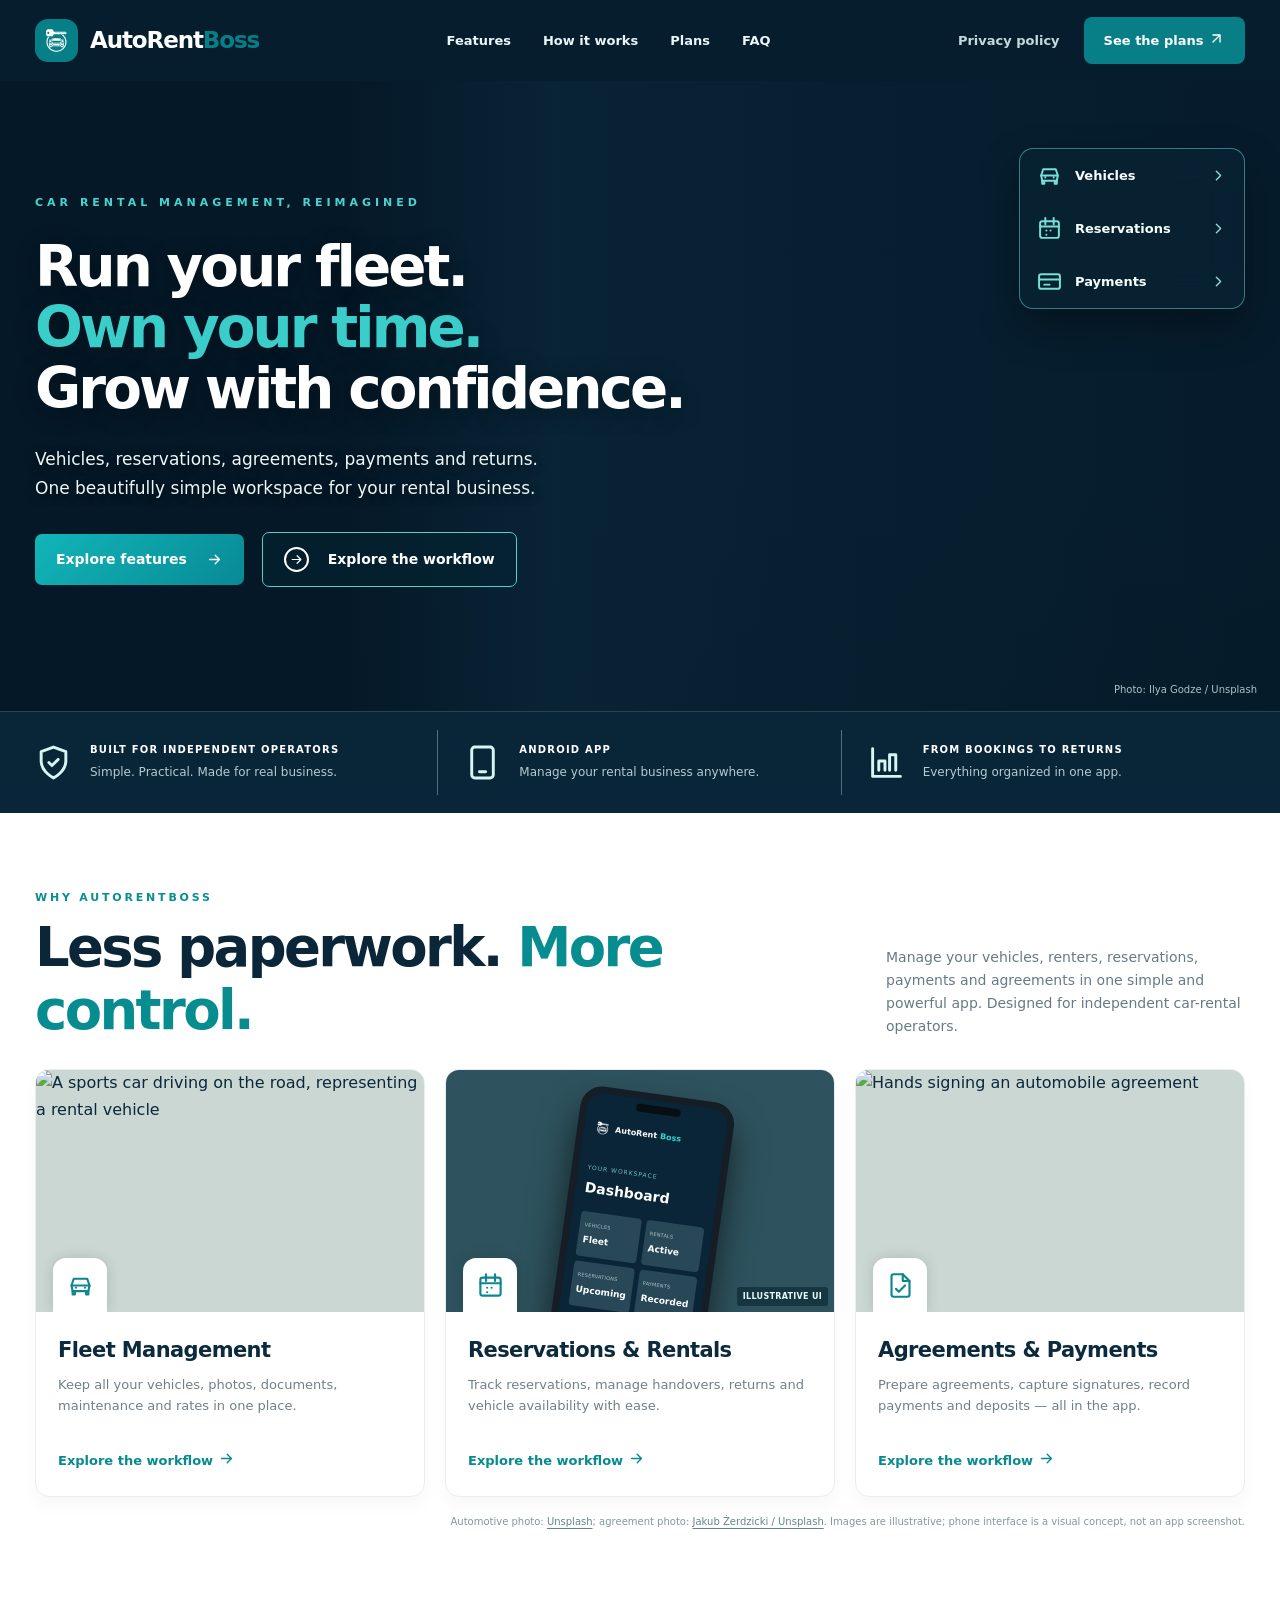
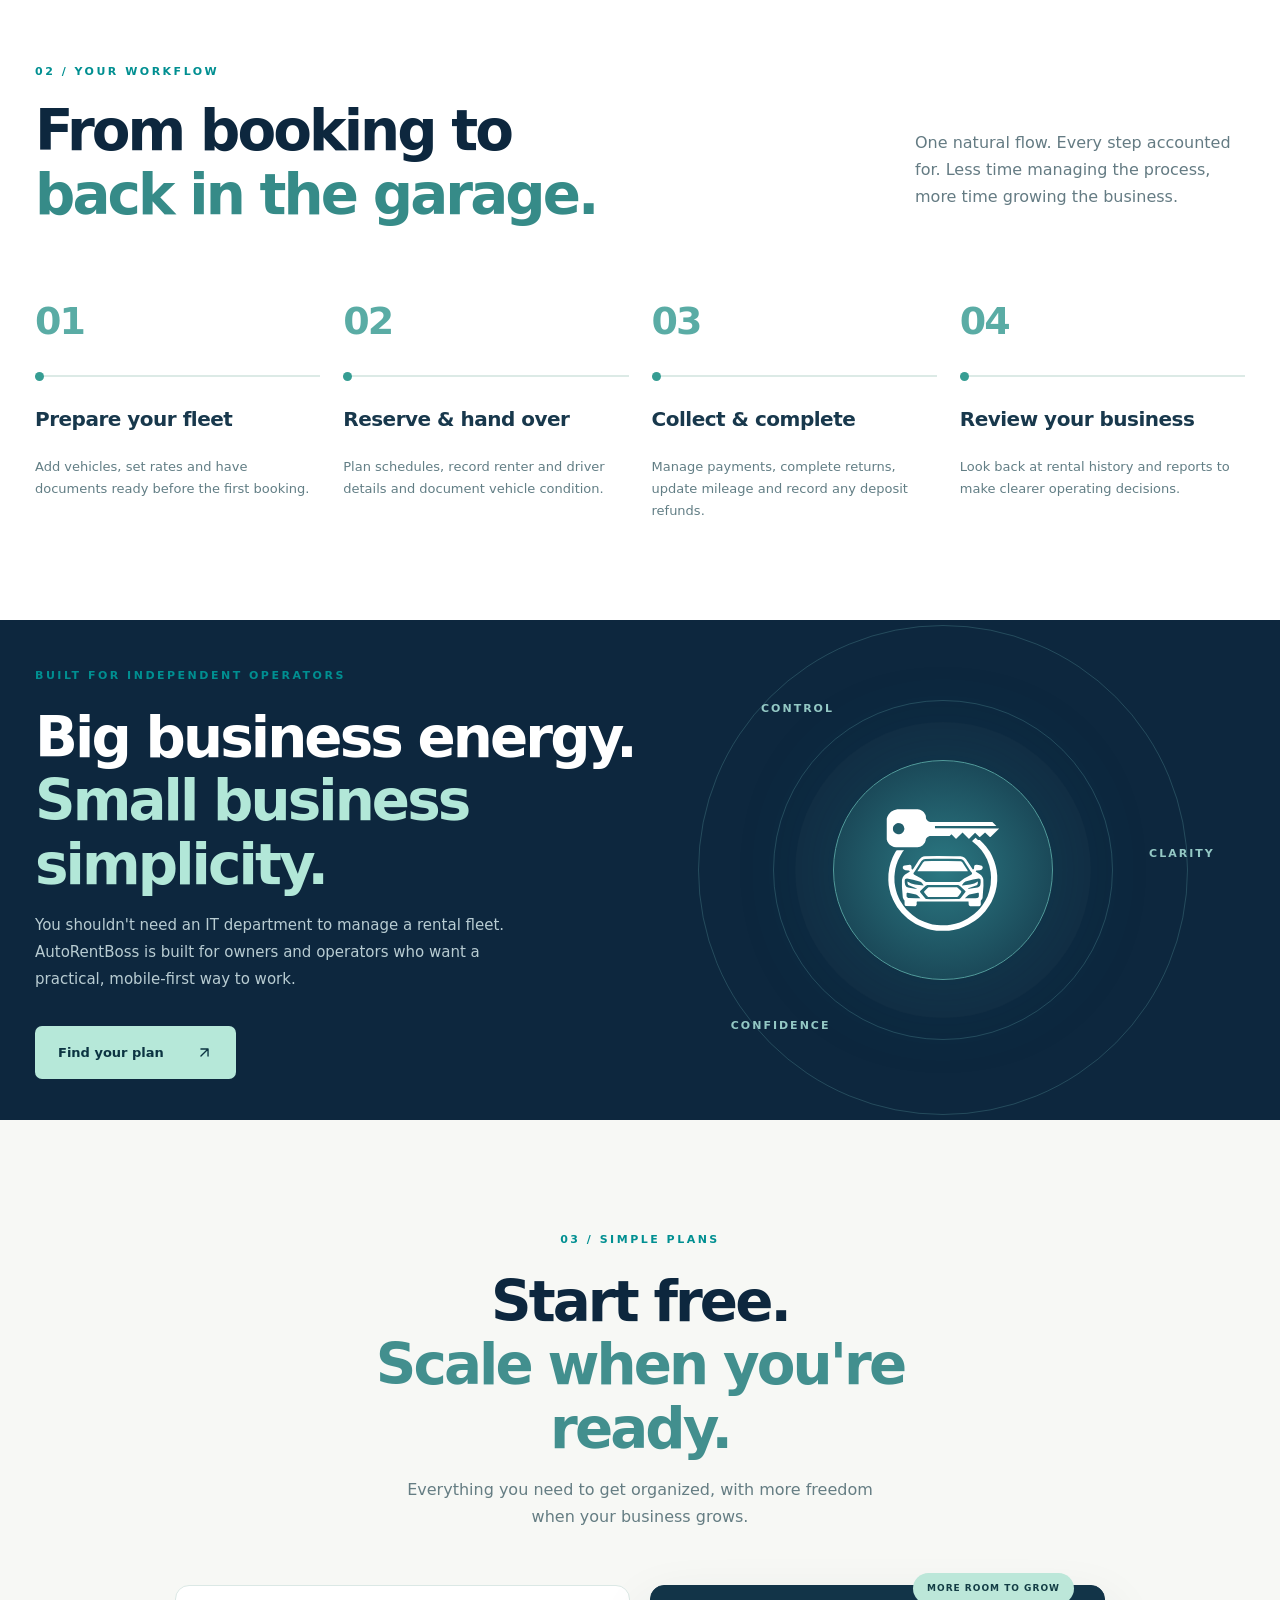
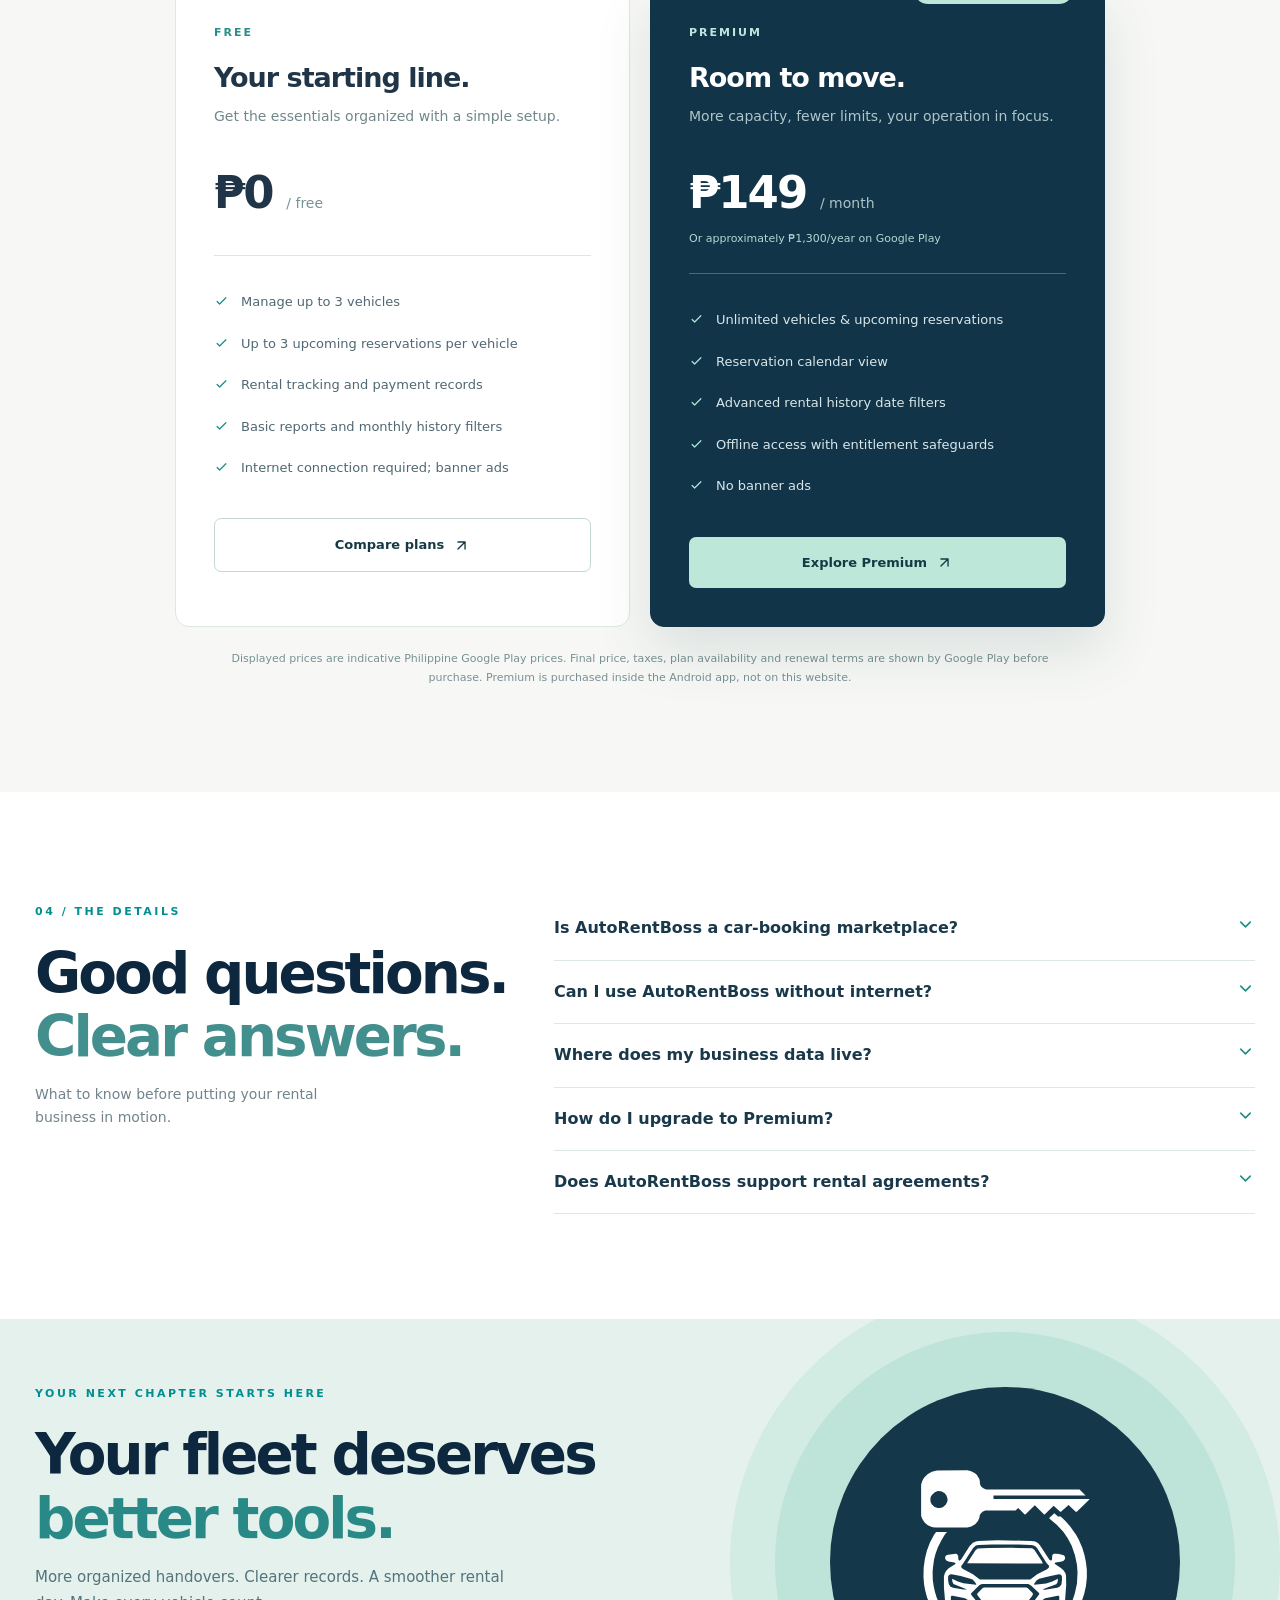
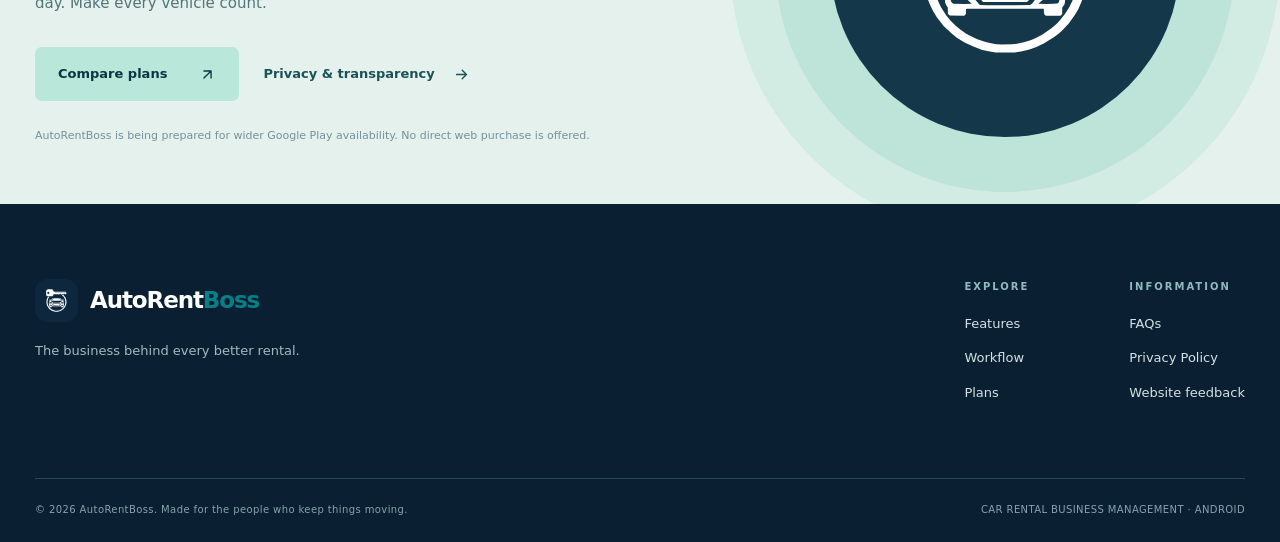
==== commit ddb14633: "Replace decorative website symbols with reusable SVG icons [skip ci]" ====
--- a/index.html
+++ b/index.html
@@ -14,7 +14,7 @@
 <header class="landing-header" id="top"><div class="site-width header-row">
 <a class="brand" href="./index.html" aria-label="AutoRentBoss homepage"><span class="brand-icon"><img src="./assets/mark.svg" alt="" width="32" height="32"></span><span>AutoRent<span>Boss</span></span></a>
 <nav class="desktop-nav" aria-label="Primary"><a href="#features">Features</a><a href="#workflow">How it works</a><a href="#plans">Plans</a><a href="#faq">FAQ</a></nav>
-<div class="header-actions"><a class="header-contact" href="./privacy.html">Privacy policy</a><a class="nav-cta" href="#plans">See the plans <span aria-hidden="true">↗</span></a><button class="menu-toggle" type="button" aria-label="Open navigation" aria-expanded="false" aria-controls="mobile-nav"><span></span><span></span><span></span></button></div>
+<div class="header-actions"><a class="header-contact" href="./privacy.html">Privacy policy</a><a class="nav-cta" href="#plans">See the plans <svg class="ui-icon" aria-hidden="true" focusable="false"><use href="./assets/ui-icons.svg#arrow-up-right"></use></svg></a><button class="menu-toggle" type="button" aria-label="Open navigation" aria-expanded="false" aria-controls="mobile-nav"><span></span><span></span><span></span></button></div>
 </div><nav id="mobile-nav" class="mobile-nav" aria-label="Mobile navigation" hidden><a href="#features">Features</a><a href="#workflow">How it works</a><a href="#plans">Plans</a><a href="#faq">FAQ</a><a href="./privacy.html">Privacy policy</a></nav></header>
 <main id="main">
 <section class="cinematic-hero" aria-labelledby="hero-title">
@@ -23,33 +23,33 @@
 <div class="cinematic-copy"><p class="cinematic-eyebrow">CAR RENTAL MANAGEMENT, REIMAGINED</p>
 <h1 id="hero-title">Run your fleet.<br><span>Own your time.</span><br>Grow with confidence.</h1>
 <p>Vehicles, reservations, agreements, payments and returns. One beautifully simple workspace for your rental business.</p>
-<div class="cinematic-actions"><a class="cinematic-button" href="#features">Explore features <span aria-hidden="true">→</span></a><a class="cinematic-outline" href="#workflow"><span class="cinematic-play" aria-hidden="true">→</span>Explore the workflow</a></div>
+<div class="cinematic-actions"><a class="cinematic-button" href="#features">Explore features <svg class="ui-icon" aria-hidden="true" focusable="false"><use href="./assets/ui-icons.svg#arrow-right"></use></svg></a><a class="cinematic-outline" href="#workflow"><span class="cinematic-play" aria-hidden="true"><svg class="ui-icon" aria-hidden="true" focusable="false"><use href="./assets/ui-icons.svg#arrow-right"></use></svg></span>Explore the workflow</a></div>
 </div>
 <nav class="hero-quick-nav" aria-label="Explore feature areas">
-<a href="#fleet"><svg viewBox="0 0 24 24" aria-hidden="true"><path d="m3 14 3-7h12l3 7M3 14h18v6H3zM6 20v2m12-2v2M6 16h2m8 0h2"/></svg>Vehicles <span aria-hidden="true">›</span></a>
-<a href="#reservations"><svg viewBox="0 0 24 24" aria-hidden="true"><rect x="3" y="5" width="18" height="16" rx="2"/><path d="M8 2v6m8-6v6M3 11h18m-13 4h3m3 0h2"/></svg>Reservations <span aria-hidden="true">›</span></a>
-<a href="#agreements"><svg viewBox="0 0 24 24" aria-hidden="true"><rect x="3" y="5" width="18" height="15" rx="2"/><path d="M3 10h18M7 15h5"/></svg>Payments <span aria-hidden="true">›</span></a>
+<a href="#fleet"><svg class="ui-icon ui-icon-feature" aria-hidden="true" focusable="false"><use href="./assets/ui-icons.svg#car-front"></use></svg>Vehicles <svg class="ui-icon ui-icon-chevron" aria-hidden="true" focusable="false"><use href="./assets/ui-icons.svg#chevron-right"></use></svg></a>
+<a href="#reservations"><svg class="ui-icon ui-icon-feature" aria-hidden="true" focusable="false"><use href="./assets/ui-icons.svg#calendar-days"></use></svg>Reservations <svg class="ui-icon ui-icon-chevron" aria-hidden="true" focusable="false"><use href="./assets/ui-icons.svg#chevron-right"></use></svg></a>
+<a href="#agreements"><svg class="ui-icon ui-icon-feature" aria-hidden="true" focusable="false"><use href="./assets/ui-icons.svg#credit-card"></use></svg>Payments <svg class="ui-icon ui-icon-chevron" aria-hidden="true" focusable="false"><use href="./assets/ui-icons.svg#chevron-right"></use></svg></a>
 </nav>
 </div>
 <a class="cinematic-credit" target="_blank" rel="noopener noreferrer" href="https://unsplash.com/photos/black-luxury-sedan-parked-on-a-wet-street-at-night-9xhwtVIM0dE">Photo: Ilya Godze / Unsplash</a>
 </section>
 <section class="cinematic-ribbon" aria-label="AutoRentBoss highlights"><div class="site-width cinematic-ribbon-inner">
-<div><svg viewBox="0 0 32 32" aria-hidden="true"><path d="m16 2 12 5v9c0 8-5 12-12 15C9 28 4 24 4 16V7zm-7 14 5 5 10-11"/></svg><span><strong>BUILT FOR INDEPENDENT OPERATORS</strong><small>Simple. Practical. Made for real business.</small></span></div>
-<div><svg viewBox="0 0 32 32" aria-hidden="true"><rect x="9" y="2" width="14" height="28" rx="3"/><path d="M13 6h6m-6 20h6"/></svg><span><strong>ANDROID APP</strong><small>Manage your rental business anywhere.</small></span></div>
-<div><svg viewBox="0 0 32 32" aria-hidden="true"><path d="M3 29h27M5 25V14h7v11m3 0V9h7v16m3 0V3h5v22M3 11l8-7 6 3 11-6"/></svg><span><strong>FROM BOOKINGS TO RETURNS</strong><small>Everything organized in one app.</small></span></div>
+<div><svg class="ui-icon ui-icon-ribbon" aria-hidden="true" focusable="false"><use href="./assets/ui-icons.svg#shield-check"></use></svg><span><strong>BUILT FOR INDEPENDENT OPERATORS</strong><small>Simple. Practical. Made for real business.</small></span></div>
+<div><svg class="ui-icon ui-icon-ribbon" aria-hidden="true" focusable="false"><use href="./assets/ui-icons.svg#smartphone"></use></svg><span><strong>ANDROID APP</strong><small>Manage your rental business anywhere.</small></span></div>
+<div><svg class="ui-icon ui-icon-ribbon" aria-hidden="true" focusable="false"><use href="./assets/ui-icons.svg#chart-column"></use></svg><span><strong>FROM BOOKINGS TO RETURNS</strong><small>Everything organized in one app.</small></span></div>
 </div></section>
 <section class="editorial-features" id="features"><div class="site-width"><div class="editorial-heading"><div><p class="editorial-eyebrow">WHY AUTORENTBOSS</p><h2>Less paperwork. <span>More control.</span></h2></div><p>Manage your vehicles, renters, reservations, payments and agreements in one simple and powerful app. Designed for independent car-rental operators.</p></div>
 <div class="editorial-cards">
-<article class="editorial-card" id="fleet"><div class="editorial-image"><img src="https://images.unsplash.com/photo-1503376780353-7e6692767b70?auto=format&amp;fit=crop&amp;w=840&amp;h=620&amp;q=83" alt="A sports car driving on the road, representing a rental vehicle" loading="lazy" decoding="async"><span class="editorial-card-icon"><svg viewBox="0 0 24 24" aria-hidden="true"><path d="m3 14 3-7h12l3 7M3 14h18v6H3zM6 20v2m12-2v2M6 16h2m8 0h2"/></svg></span></div><div class="editorial-card-copy"><h3>Fleet Management</h3><p>Keep all your vehicles, photos, documents, maintenance and rates in one place.</p><a href="#workflow">Explore the workflow <span aria-hidden="true">→</span></a></div></article>
-<article class="editorial-card" id="reservations"><div class="editorial-image editorial-phone-image"><div class="phone-atmosphere"></div><div class="app-phone" role="img" aria-label="Illustrative phone mockup showing fleet, reservations, rentals and payments"><div class="app-phone-notch"></div><div class="app-phone-inner"><div class="app-phone-brand"><img src="./assets/mark.svg" width="19" height="19" alt="">AutoRent<span>Boss</span></div><p class="app-phone-small">YOUR WORKSPACE</p><strong>Dashboard</strong><div class="app-phone-tiles"><div><small>VEHICLES</small><b>Fleet</b></div><div><small>RENTALS</small><b>Active</b></div><div><small>RESERVATIONS</small><b>Upcoming</b></div><div><small>PAYMENTS</small><b>Recorded</b></div></div><div class="app-phone-bottom"><i></i><i></i><i></i><i></i></div></div></div><span class="editorial-phone-caption">ILLUSTRATIVE UI</span><span class="editorial-card-icon"><svg viewBox="0 0 24 24" aria-hidden="true"><rect x="3" y="5" width="18" height="16" rx="2"/><path d="M8 2v6m8-6v6M3 11h18m-13 4h3m3 0h2"/></svg></span></div><div class="editorial-card-copy"><h3>Reservations &amp; Rentals</h3><p>Track reservations, manage handovers, returns and vehicle availability with ease.</p><a href="#workflow">Explore the workflow <span aria-hidden="true">→</span></a></div></article>
-<article class="editorial-card" id="agreements"><div class="editorial-image"><img src="https://images.unsplash.com/photo-1763729805496-b5dbf7f00c79?auto=format&amp;fit=crop&amp;w=840&amp;h=620&amp;q=83" alt="Hands signing an automobile agreement" loading="lazy" decoding="async"><span class="editorial-card-icon"><svg viewBox="0 0 24 24" aria-hidden="true"><path d="M6 2h9l4 4v16H6zM15 2v5h4M9 12h7m-7 4h7"/></svg></span></div><div class="editorial-card-copy"><h3>Agreements &amp; Payments</h3><p>Prepare agreements, capture signatures, record payments and deposits — all in the app.</p><a href="#workflow">Explore the workflow <span aria-hidden="true">→</span></a></div></article>
+<article class="editorial-card" id="fleet"><div class="editorial-image"><img src="https://images.unsplash.com/photo-1503376780353-7e6692767b70?auto=format&amp;fit=crop&amp;w=840&amp;h=620&amp;q=83" alt="A sports car driving on the road, representing a rental vehicle" loading="lazy" decoding="async"><span class="editorial-card-icon"><svg class="ui-icon ui-icon-feature" aria-hidden="true" focusable="false"><use href="./assets/ui-icons.svg#car-front"></use></svg></span></div><div class="editorial-card-copy"><h3>Fleet Management</h3><p>Keep all your vehicles, photos, documents, maintenance and rates in one place.</p><a href="#workflow">Explore the workflow <svg class="ui-icon" aria-hidden="true" focusable="false"><use href="./assets/ui-icons.svg#arrow-right"></use></svg></a></div></article>
+<article class="editorial-card" id="reservations"><div class="editorial-image editorial-phone-image"><div class="phone-atmosphere"></div><div class="app-phone" role="img" aria-label="Illustrative phone mockup showing fleet, reservations, rentals and payments"><div class="app-phone-notch"></div><div class="app-phone-inner"><div class="app-phone-brand"><img src="./assets/mark.svg" width="19" height="19" alt="">AutoRent<span>Boss</span></div><p class="app-phone-small">YOUR WORKSPACE</p><strong>Dashboard</strong><div class="app-phone-tiles"><div><small>VEHICLES</small><b>Fleet</b></div><div><small>RENTALS</small><b>Active</b></div><div><small>RESERVATIONS</small><b>Upcoming</b></div><div><small>PAYMENTS</small><b>Recorded</b></div></div><div class="app-phone-bottom"><i></i><i></i><i></i><i></i></div></div></div><span class="editorial-phone-caption">ILLUSTRATIVE UI</span><span class="editorial-card-icon"><svg class="ui-icon ui-icon-feature" aria-hidden="true" focusable="false"><use href="./assets/ui-icons.svg#calendar-days"></use></svg></span></div><div class="editorial-card-copy"><h3>Reservations &amp; Rentals</h3><p>Track reservations, manage handovers, returns and vehicle availability with ease.</p><a href="#workflow">Explore the workflow <svg class="ui-icon" aria-hidden="true" focusable="false"><use href="./assets/ui-icons.svg#arrow-right"></use></svg></a></div></article>
+<article class="editorial-card" id="agreements"><div class="editorial-image"><img src="https://images.unsplash.com/photo-1763729805496-b5dbf7f00c79?auto=format&amp;fit=crop&amp;w=840&amp;h=620&amp;q=83" alt="Hands signing an automobile agreement" loading="lazy" decoding="async"><span class="editorial-card-icon"><svg class="ui-icon ui-icon-feature" aria-hidden="true" focusable="false"><use href="./assets/ui-icons.svg#file-check"></use></svg></span></div><div class="editorial-card-copy"><h3>Agreements &amp; Payments</h3><p>Prepare agreements, capture signatures, record payments and deposits — all in the app.</p><a href="#workflow">Explore the workflow <svg class="ui-icon" aria-hidden="true" focusable="false"><use href="./assets/ui-icons.svg#arrow-right"></use></svg></a></div></article>
 </div><p class="editorial-photo-notice">Automotive photo: <a href="https://images.unsplash.com/photo-1503376780353-7e6692767b70" target="_blank" rel="noopener noreferrer">Unsplash</a>; agreement photo: <a href="https://unsplash.com/photos/man-signing-a-document-with-a-pen-QI6NLgN5XnM" target="_blank" rel="noopener noreferrer">Jakub Żerdzicki / Unsplash</a>. Images are illustrative; phone interface is a visual concept, not an app screenshot.</p>
 </div></section>
 <section class="workflow-section section-space" id="workflow"><div class="site-width"><div class="section-kicker">02 / YOUR WORKFLOW</div><div class="workflow-head"><h2>From booking to<br><i>back in the garage.</i></h2><p>One natural flow. Every step accounted for. Less time managing the process, more time growing the business.</p></div><div class="workflow-steps"><article><span>01</span><div class="step-line"></div><h3>Prepare your fleet</h3><p>Add vehicles, set rates and have documents ready before the first booking.</p></article><article><span>02</span><div class="step-line"></div><h3>Reserve &amp; hand over</h3><p>Plan schedules, record renter and driver details and document vehicle condition.</p></article><article><span>03</span><div class="step-line"></div><h3>Collect &amp; complete</h3><p>Manage payments, complete returns, update mileage and record any deposit refunds.</p></article><article><span>04</span><div class="step-line"></div><h3>Review your business</h3><p>Look back at rental history and reports to make clearer operating decisions.</p></article></div></div></section>
-<section class="control-section"><div class="site-width control-layout"><div><span class="section-kicker">BUILT FOR INDEPENDENT OPERATORS</span><h2>Big business energy.<br><i>Small business simplicity.</i></h2><p>You shouldn't need an IT department to manage a rental fleet. AutoRentBoss is built for owners and operators who want a practical, mobile-first way to work.</p><a class="button-main white-action" href="#plans">Find your plan <span aria-hidden="true">↗</span></a></div><div class="control-art"><div class="control-ring ring-a"></div><div class="control-ring ring-b"></div><div class="control-center"><img src="./assets/mark.svg" alt="" width="114" height="114"></div><span class="orbit-note orbit-note-one">CONTROL</span><span class="orbit-note orbit-note-two">CLARITY</span><span class="orbit-note orbit-note-three">CONFIDENCE</span></div></div></section>
-<section class="plans-section section-space" id="plans"><div class="site-width"><div class="center-heading"><span class="section-kicker">03 / SIMPLE PLANS</span><h2>Start free.<br><span>Scale when you're ready.</span></h2><p>Everything you need to get organized, with more freedom when your business grows.</p></div><div class="plans-grid"><article class="plan-card"><div class="plan-label">FREE</div><h3>Your starting line.</h3><p>Get the essentials organized with a simple setup.</p><div class="plan-price">₱0 <span>/ free</span></div><div class="plan-divider"></div><ul><li>Manage up to 3 vehicles</li><li>Up to 3 upcoming reservations per vehicle</li><li>Rental tracking and payment records</li><li>Basic reports and monthly history filters</li><li>Internet connection required; banner ads</li></ul><a class="plan-action plan-action-outline" href="#plans">Compare plans ↗</a></article><article class="plan-card plan-featured"><div class="recommended">MORE ROOM TO GROW</div><div class="plan-label">PREMIUM</div><h3>Room to move.</h3><p>More capacity, fewer limits, your operation in focus.</p><div class="plan-price">₱149 <span>/ month</span></div><div class="annual-line">Or approximately ₱1,300/year on Google Play</div><div class="plan-divider"></div><ul><li>Unlimited vehicles &amp; upcoming reservations</li><li>Reservation calendar view</li><li>Advanced rental history date filters</li><li>Offline access with entitlement safeguards</li><li>No banner ads</li></ul><a class="plan-action" href="#download">Explore Premium ↗</a></article></div><p class="pricing-note">Displayed prices are indicative Philippine Google Play prices. Final price, taxes, plan availability and renewal terms are shown by Google Play before purchase. Premium is purchased inside the Android app, not on this website.</p></div></section>
-<section class="faq-section section-space" id="faq"><div class="site-width faq-layout"><div><span class="section-kicker">04 / THE DETAILS</span><h2>Good questions.<br><span>Clear answers.</span></h2><p>What to know before putting your rental business in motion.</p></div><div class="faq-items"><details><summary>Is AutoRentBoss a car-booking marketplace?<span>+</span></summary><p>No. AutoRentBoss is a business management app for car-rental operators. It helps you manage your own vehicles, reservations and rental operations; it is not a public marketplace for customers to book cars.</p></details><details><summary>Can I use AutoRentBoss without internet?<span>+</span></summary><p>Premium supports offline access subject to the app's subscription entitlement checks. Free requires an internet connection for regular use.</p></details><details><summary>Where does my business data live?<span>+</span></summary><p>Business records are stored on your device. AutoRentBoss also supports encrypted manual backups that you can save and restore. Read our <a href="./privacy.html">privacy policy</a> for details.</p></details><details><summary>How do I upgrade to Premium?<span>+</span></summary><p>Open My Plan inside AutoRentBoss on Android. Plans, regional availability and subscription checkout are handled by Google Play.</p></details><details><summary>Does AutoRentBoss support rental agreements?<span>+</span></summary><p>Yes. The app supports agreement templates, rental-specific agreement snapshots, signatures, and PDF sharing or printing.</p></details></div></div></section>
-<section class="closing-section" id="download"><div class="site-width closing-layout"><div><span class="section-kicker">YOUR NEXT CHAPTER STARTS HERE</span><h2>Your fleet deserves<br><em>better tools.</em></h2><p>More organized handovers. Clearer records. A smoother rental day. Make every vehicle count.</p><div class="closing-actions"><a class="button-main" href="#plans">Compare plans <span aria-hidden="true">↗</span></a><a class="button-quiet closing-link" href="./privacy.html">Privacy &amp; transparency →</a></div><small>AutoRentBoss is being prepared for wider Google Play availability. No direct web purchase is offered.</small></div><div class="closing-mark"><img src="./assets/mark.svg" alt="" width="260" height="260"></div></div></section>
+<section class="control-section"><div class="site-width control-layout"><div><span class="section-kicker">BUILT FOR INDEPENDENT OPERATORS</span><h2>Big business energy.<br><i>Small business simplicity.</i></h2><p>You shouldn't need an IT department to manage a rental fleet. AutoRentBoss is built for owners and operators who want a practical, mobile-first way to work.</p><a class="button-main white-action" href="#plans">Find your plan <svg class="ui-icon" aria-hidden="true" focusable="false"><use href="./assets/ui-icons.svg#arrow-up-right"></use></svg></a></div><div class="control-art"><div class="control-ring ring-a"></div><div class="control-ring ring-b"></div><div class="control-center"><img src="./assets/mark.svg" alt="" width="114" height="114"></div><span class="orbit-note orbit-note-one">CONTROL</span><span class="orbit-note orbit-note-two">CLARITY</span><span class="orbit-note orbit-note-three">CONFIDENCE</span></div></div></section>
+<section class="plans-section section-space" id="plans"><div class="site-width"><div class="center-heading"><span class="section-kicker">03 / SIMPLE PLANS</span><h2>Start free.<br><span>Scale when you're ready.</span></h2><p>Everything you need to get organized, with more freedom when your business grows.</p></div><div class="plans-grid"><article class="plan-card"><div class="plan-label">FREE</div><h3>Your starting line.</h3><p>Get the essentials organized with a simple setup.</p><div class="plan-price">₱0 <span>/ free</span></div><div class="plan-divider"></div><ul><li><svg class="ui-icon ui-icon-check" aria-hidden="true" focusable="false"><use href="./assets/ui-icons.svg#check"></use></svg>Manage up to 3 vehicles</li><li><svg class="ui-icon ui-icon-check" aria-hidden="true" focusable="false"><use href="./assets/ui-icons.svg#check"></use></svg>Up to 3 upcoming reservations per vehicle</li><li><svg class="ui-icon ui-icon-check" aria-hidden="true" focusable="false"><use href="./assets/ui-icons.svg#check"></use></svg>Rental tracking and payment records</li><li><svg class="ui-icon ui-icon-check" aria-hidden="true" focusable="false"><use href="./assets/ui-icons.svg#check"></use></svg>Basic reports and monthly history filters</li><li><svg class="ui-icon ui-icon-check" aria-hidden="true" focusable="false"><use href="./assets/ui-icons.svg#check"></use></svg>Internet connection required; banner ads</li></ul><a class="plan-action plan-action-outline" href="#plans">Compare plans <svg class="ui-icon" aria-hidden="true" focusable="false"><use href="./assets/ui-icons.svg#arrow-up-right"></use></svg></a></article><article class="plan-card plan-featured"><div class="recommended">MORE ROOM TO GROW</div><div class="plan-label">PREMIUM</div><h3>Room to move.</h3><p>More capacity, fewer limits, your operation in focus.</p><div class="plan-price">₱149 <span>/ month</span></div><div class="annual-line">Or approximately ₱1,300/year on Google Play</div><div class="plan-divider"></div><ul><li><svg class="ui-icon ui-icon-check" aria-hidden="true" focusable="false"><use href="./assets/ui-icons.svg#check"></use></svg>Unlimited vehicles &amp; upcoming reservations</li><li><svg class="ui-icon ui-icon-check" aria-hidden="true" focusable="false"><use href="./assets/ui-icons.svg#check"></use></svg>Reservation calendar view</li><li><svg class="ui-icon ui-icon-check" aria-hidden="true" focusable="false"><use href="./assets/ui-icons.svg#check"></use></svg>Advanced rental history date filters</li><li><svg class="ui-icon ui-icon-check" aria-hidden="true" focusable="false"><use href="./assets/ui-icons.svg#check"></use></svg>Offline access with entitlement safeguards</li><li><svg class="ui-icon ui-icon-check" aria-hidden="true" focusable="false"><use href="./assets/ui-icons.svg#check"></use></svg>No banner ads</li></ul><a class="plan-action" href="#download">Explore Premium <svg class="ui-icon" aria-hidden="true" focusable="false"><use href="./assets/ui-icons.svg#arrow-up-right"></use></svg></a></article></div><p class="pricing-note">Displayed prices are indicative Philippine Google Play prices. Final price, taxes, plan availability and renewal terms are shown by Google Play before purchase. Premium is purchased inside the Android app, not on this website.</p></div></section>
+<section class="faq-section section-space" id="faq"><div class="site-width faq-layout"><div><span class="section-kicker">04 / THE DETAILS</span><h2>Good questions.<br><span>Clear answers.</span></h2><p>What to know before putting your rental business in motion.</p></div><div class="faq-items"><details><summary>Is AutoRentBoss a car-booking marketplace?<svg class="ui-icon ui-icon-faq" aria-hidden="true" focusable="false"><use href="./assets/ui-icons.svg#chevron-down"></use></svg></summary><p>No. AutoRentBoss is a business management app for car-rental operators. It helps you manage your own vehicles, reservations and rental operations; it is not a public marketplace for customers to book cars.</p></details><details><summary>Can I use AutoRentBoss without internet?<svg class="ui-icon ui-icon-faq" aria-hidden="true" focusable="false"><use href="./assets/ui-icons.svg#chevron-down"></use></svg></summary><p>Premium supports offline access subject to the app's subscription entitlement checks. Free requires an internet connection for regular use.</p></details><details><summary>Where does my business data live?<svg class="ui-icon ui-icon-faq" aria-hidden="true" focusable="false"><use href="./assets/ui-icons.svg#chevron-down"></use></svg></summary><p>Business records are stored on your device. AutoRentBoss also supports encrypted manual backups that you can save and restore. Read our <a href="./privacy.html">privacy policy</a> for details.</p></details><details><summary>How do I upgrade to Premium?<svg class="ui-icon ui-icon-faq" aria-hidden="true" focusable="false"><use href="./assets/ui-icons.svg#chevron-down"></use></svg></summary><p>Open My Plan inside AutoRentBoss on Android. Plans, regional availability and subscription checkout are handled by Google Play.</p></details><details><summary>Does AutoRentBoss support rental agreements?<svg class="ui-icon ui-icon-faq" aria-hidden="true" focusable="false"><use href="./assets/ui-icons.svg#chevron-down"></use></svg></summary><p>Yes. The app supports agreement templates, rental-specific agreement snapshots, signatures, and PDF sharing or printing.</p></details></div></div></section>
+<section class="closing-section" id="download"><div class="site-width closing-layout"><div><span class="section-kicker">YOUR NEXT CHAPTER STARTS HERE</span><h2>Your fleet deserves<br><em>better tools.</em></h2><p>More organized handovers. Clearer records. A smoother rental day. Make every vehicle count.</p><div class="closing-actions"><a class="button-main" href="#plans">Compare plans <svg class="ui-icon" aria-hidden="true" focusable="false"><use href="./assets/ui-icons.svg#arrow-up-right"></use></svg></a><a class="button-quiet closing-link" href="./privacy.html">Privacy &amp; transparency <svg class="ui-icon" aria-hidden="true" focusable="false"><use href="./assets/ui-icons.svg#arrow-right"></use></svg></a></div><small>AutoRentBoss is being prepared for wider Google Play availability. No direct web purchase is offered.</small></div><div class="closing-mark"><img src="./assets/mark.svg" alt="" width="260" height="260"></div></div></section>
 </main>
 <footer class="landing-footer" id="contact"><div class="site-width"><div class="footer-main"><div><a class="brand brand-footer" href="#top"><span class="brand-icon"><img src="./assets/mark.svg" alt="" width="32" height="32"></span><span>AutoRent<span>Boss</span></span></a><p>The business behind every better rental.</p></div><div class="footer-links"><div><strong>EXPLORE</strong><a href="#features">Features</a><a href="#workflow">Workflow</a><a href="#plans">Plans</a></div><div><strong>INFORMATION</strong><a href="#faq">FAQs</a><a href="./privacy.html">Privacy Policy</a><a href="https://github.com/adrian1612/autorentboss-website/issues" target="_blank" rel="noopener noreferrer">Website feedback</a></div></div></div><div class="footer-bottom"><span>© 2026 AutoRentBoss. Made for the people who keep things moving.</span><span>CAR RENTAL BUSINESS MANAGEMENT · ANDROID</span></div></div></footer>
 <script src="./site.js" defer></script>
--- a/landing.css
+++ b/landing.css
@@ -1,6 +1,6 @@
 :root{--ink:#0d273e;--deep:#081c2d;--petrol:#077f86;--mint:#b5e5d8;--cream:#f5f5f0;--stone:#e9edea;--txt:#17354a;--muted:#67808a}
 body{overflow-x:hidden}.site-width{width:min(1220px,calc(100% - 70px));margin:auto}.landing-header{position:sticky;top:0;z-index:50;background:rgba(250,251,248,.96);backdrop-filter:blur(20px);border-bottom:1px solid #dce6e3}.header-row{height:82px;display:flex;align-items:center;justify-content:space-between;gap:25px}.brand{text-decoration:none;display:inline-flex;align-items:center;gap:12px;color:var(--ink);font-weight:850;font-size:23px;letter-spacing:-1.1px}.brand>span:last-child>span{color:var(--petrol)}.brand-icon{background:var(--ink);width:43px;height:43px;border-radius:13px;display:grid;place-items:center}.brand-icon img{width:35px;height:35px}.desktop-nav{display:flex;align-items:center;gap:32px}.desktop-nav a,.header-contact{text-decoration:none;color:#3f5663;font-size:13px;font-weight:700}.desktop-nav a:hover,.header-contact:hover{color:var(--petrol)}.header-actions{display:flex;gap:24px;align-items:center}.nav-cta{background:var(--ink);color:#fff;text-decoration:none;padding:13px 20px;border-radius:8px;font-weight:750;font-size:13px}.nav-cta:hover{background:#14506a;color:#fff}.menu-toggle,.mobile-nav{display:none}
-.hero-xl{background:#0d273e;color:#fff;position:relative;overflow:hidden}.hero-grid{pointer-events:none;position:absolute;inset:0;background-image:linear-gradient(#ffffff07 1px,transparent 1px),linear-gradient(90deg,#ffffff07 1px,transparent 1px);background-size:60px 60px;mask-image:linear-gradient(90deg,transparent 10%,#000 100%)}.hero-xl:after{content:"";position:absolute;width:650px;height:650px;border-radius:50%;background:#008c95;filter:blur(160px);opacity:.13;right:-200px;top:40px}.hero-layout{min-height:655px;display:grid;grid-template-columns:54% 46%;position:relative;z-index:1;align-items:center}.hero-copy{padding:75px 0 64px}.mini-label,.section-kicker{font-size:11px;letter-spacing:2.5px;font-weight:850;color:#008f91}.mini-label{color:#a1d9d2;display:flex;align-items:center;gap:11px;flex-wrap:wrap}.label-pulse,.live-dot{width:7px;height:7px;display:inline-block;background:#77ded0;border-radius:50%;box-shadow:0 0 0 4px #77ded023}.label-line{height:1px;width:25px;background:#5b8b90}.hero-copy h1{color:#fff;font-size:clamp(54px,5.5vw,83px);line-height:1.065;letter-spacing:-4.7px;font-weight:850;margin:27px 0 26px}.hero-copy h1 em{color:#a6e4d7;font-style:normal}.hero-copy>p{max-width:520px;color:#c0d0d5;font-size:17px;line-height:1.75}.hero-buttons,.closing-actions{display:flex;align-items:center;gap:24px;flex-wrap:wrap;margin-top:31px}.button-main{display:inline-flex;align-items:center;justify-content:center;gap:32px;background:#b9e7da;color:#0c3442;text-decoration:none;padding:16px 23px;font-size:13px;font-weight:850;border-radius:7px}.button-main:hover{background:#e0fff2;color:#0c3442;transform:translateY(-2px)}.button-quiet{color:#f0f8f6;text-decoration:none;font-size:13px;font-weight:750;display:inline-flex;align-items:center;gap:11px}.play-circle{width:34px;height:34px;border:1px solid #678891;border-radius:100%;display:grid;place-items:center}.hero-proof{display:flex;gap:13px;align-items:center;border-top:1px solid #45606a;margin-top:55px;padding-top:25px;max-width:530px}.proof-icon{background:#ffffff13;color:#b9e7da;border:1px solid #ffffff20;width:40px;height:40px;border-radius:10px;display:grid;place-items:center;font-size:20px}.hero-proof strong,.hero-proof span{display:block}.hero-proof strong{font-size:13px}.hero-proof span{font-size:12px;color:#a1bac2;margin-top:4px}.hero-art{height:560px;position:relative;isolation:isolate}.orbit{position:absolute;border:1px solid #76b7b82c;border-radius:50%;left:50%;top:49%;transform:translate(-50%,-50%)}.orbit-one{width:470px;height:470px}.orbit-two{width:610px;height:610px}.orbit-three{width:770px;height:770px}.hero-art:before{content:"";position:absolute;inset:95px 30px 75px;background:radial-gradient(circle,#247e876e,transparent 69%)}.vehicle-illustration{position:absolute;width:115%;top:135px;left:-5%;filter:drop-shadow(0 30px 25px #0007)}.vehicle-illustration svg{width:100%;height:auto}.visual-label{position:absolute;color:#a1c6ca;font-weight:700;letter-spacing:2.4px;font-size:10px}.label-top{top:60px;right:6%}.label-bottom{bottom:15px;left:15%}.float-card{position:absolute;background:#fff;color:var(--ink);border-radius:12px;box-shadow:0 18px 55px #0005}.stat-card{bottom:44px;right:0;padding:19px 20px;width:257px}.stat-card>span{color:#819299;font-weight:850;font-size:9px;letter-spacing:1.4px}.stat-card-main{display:flex;justify-content:space-between;align-items:center;margin:11px 0 17px}.stat-card-main strong{font-size:20px;letter-spacing:-.5px}.stat-wave{font-size:23px;color:#00999a}.stat-split{border-top:1px solid #e5eded;padding-top:12px;display:flex;gap:13px;font-size:10px;font-weight:750}.dot{display:inline-block;width:6px;height:6px;border-radius:50%;margin-right:4px}.dot.teal{background:#008e95}.dot.mint{background:#94c8af}.check-card{top:132px;left:-25px;display:flex;gap:10px;align-items:center;padding:13px 17px}.check-circle{width:31px;height:31px;background:#daf7eb;border-radius:50%;display:grid;place-items:center;color:#158768;font-weight:900}.check-card strong,.check-card small{display:block}.check-card strong{font-size:12px}.check-card small{color:#789096;font-size:10px;margin-top:4px}.hero-bottom{position:relative;z-index:2;display:flex;align-items:center;gap:20px;padding:22px 0;border-top:1px solid #47616a;color:#87aab1;font-weight:800;font-size:10px;letter-spacing:2px}.bottom-rule{flex:1;height:1px;background:#4c6770}.intro-strip{background:#bde9dd}.intro-strip-inner{min-height:122px;display:flex;align-items:center;gap:40px}.intro-strip strong{color:#12394b;font-size:25px;letter-spacing:-1px;white-space:nowrap}.intro-strip p{color:#41636b;max-width:510px;margin:0;font-size:14px;line-height:1.7}.strip-symbol{font-size:55px;color:#458f88;margin-left:auto}.section-space{padding:105px 0}.features-section{background:#f7f8f5}.section-top{display:flex;justify-content:space-between;align-items:end;gap:50px;margin:12px 0 42px}.section-top h2,.center-heading h2,.faq-layout h2,.workflow-head h2,.control-layout h2,.closing-layout h2{color:var(--ink);font-weight:850;font-size:clamp(38px,4.4vw,58px);letter-spacing:-2.9px;line-height:1.13;margin:18px 0 0}.section-top h2 span,.center-heading h2 span,.faq-layout h2 span{color:#428f8e}.section-top>p{max-width:360px;color:#667d84;font-size:15px;line-height:1.7;margin-bottom:0}.feature-bento{display:grid;grid-template-columns:repeat(12,minmax(0,1fr));gap:17px}.feature-panel{position:relative;overflow:hidden;border-radius:14px;background:#e9efec;padding:30px;min-height:355px;grid-column:span 4}.feature-panel h3{color:#17374b;font-size:27px;line-height:1.18;letter-spacing:-1.1px;margin:16px 0 12px}.feature-panel p{color:#5b737a;font-size:13px;line-height:1.7;max-width:310px;margin:0}.feature-index{font-size:10px;letter-spacing:1.8px;font-weight:850;color:#267d7c}.feature-large{grid-column:span 8;background:#e4f1ed;display:flex;gap:15px;justify-content:space-between;align-items:center}.feature-large .feature-text{max-width:285px;align-self:start}.feature-large h3{font-size:35px}.vehicle-mini{background:#fff;width:49%;min-width:230px;border-radius:10px;padding:17px;box-shadow:10px 15px 30px #38696920;transform:rotate(-2deg)}.mini-top,.mini-car,.mini-bars div{display:flex;justify-content:space-between;align-items:center;gap:8px}.mini-top{font-size:9px;letter-spacing:1.2px;font-weight:800;color:#415f69}.mini-indicator{font-size:8px;color:#298f83}.mini-car{margin:23px 0;padding:14px;border:1px solid #e3eeeb;border-radius:9px}.car-glyph{font-size:40px;color:#183b50}.mini-car b,.mini-car small{display:block}.mini-car b{font-size:12px}.mini-car small{font-size:9px;color:#91a3a4;margin-top:5px}.mini-status{font-size:8px;font-weight:900;color:#27977c}.mini-bars div{margin-top:16px;font-size:10px;color:#66828a}.mini-bars i{display:block;width:44%;height:7px;border-radius:10px;background:#d6ebe5}.mini-bars div:nth-child(2) i{width:30%;background:#7ebbb6}.mini-bars div:nth-child(3) i{width:35%}.feature-dark{background:#102f43;display:flex;flex-direction:column}.feature-dark .feature-index,.feature-dark h3{color:#e6fffa}.feature-dark p{color:#a9bdc2}.calendar-art{background:#24495b;padding:17px;border:1px solid #456474;border-radius:10px;margin:19px 0 17px}.calendar-top{display:flex;justify-content:space-between;font-size:11px;letter-spacing:1px;color:#e1f7f2}.calendar-days{display:grid;grid-template-columns:repeat(7,1fr);gap:6px;margin:13px 0}.calendar-days span{text-align:center;color:#a3c3c6;font-size:10px;padding:7px 0}.calendar-days .day-current{background:#b6e8da;color:#143747;border-radius:5px;font-weight:900}.calendar-days .day-booked{background:#427a80;color:#fff;border-radius:5px}.calendar-tag{color:#bbebe1;font-size:9px}.feature-pale{background:#edf0ee}.signature-art{background:#fff;border:1px solid #dce7e3;border-radius:10px;margin:20px 0;padding:17px;max-width:320px;box-shadow:9px 12px 0 #dce8e2}.signature-head{font-size:10px;font-weight:800;display:flex;justify-content:space-between}.paper-lines{margin-top:12px}.paper-lines span{display:block;height:5px;border-radius:4px;background:#e5eeeb;margin:9px 0}.paper-lines span:nth-child(2){width:78%}.paper-lines span:nth-child(3){width:59%}.signature-script{font-size:25px;font-style:italic;color:#278888;font-family:Georgia,serif;border-bottom:1px solid #bcd4ce;width:125px;padding-top:4px}.payments-art{background:#fff;border:1px solid #dde9e5;border-radius:10px;padding:18px;display:flex;justify-content:space-between;align-items:center;gap:8px;margin:28px 0 35px}.payments-art small,.payments-art strong{display:block}.payments-art small{font-size:9px;letter-spacing:1px;color:#789197}.payments-art strong{font-size:23px;letter-spacing:-1px;color:var(--ink)}.payment-check{font-size:10px;padding:7px;border-radius:15px;background:#dcefe7;color:#167765;white-space:nowrap}.feature-wide{grid-column:span 8;background:#e8efef;display:flex;align-items:center;justify-content:space-between;gap:35px}.feature-wide>div:first-child{max-width:290px}.chart-art{background:#fff;border-radius:12px;padding:20px 22px;width:47%;min-width:220px;box-shadow:0 10px 30px #43656b15}.chart-heading{display:flex;justify-content:space-between;font-size:10px;color:#6c828b;font-weight:850;letter-spacing:1px}.chart-columns{height:136px;border-bottom:1px solid #e3ebea;display:flex;gap:12px;align-items:end;justify-content:space-around;padding-top:20px}.chart-columns i{height:var(--h);width:15%;background:linear-gradient(180deg,#00a29f,#aedbd4);border-radius:5px 5px 0 0}.chart-foot{font-size:8px;letter-spacing:1px;color:#93a7aa;margin-top:10px}.workflow-section{background:#fff}.workflow-head{display:flex;align-items:end;justify-content:space-between;gap:50px;margin-bottom:64px}.workflow-head h2 i{font-style:normal;color:#368b88}.workflow-head>p{max-width:330px;color:#647b83;line-height:1.7}.workflow-steps{display:grid;grid-template-columns:repeat(4,1fr);gap:23px}.workflow-steps article>span{font-size:38px;letter-spacing:-2px;color:#5aaca5;font-weight:900}.step-line{margin:22px 0 26px;border-top:2px solid #dceae6;position:relative}.step-line:after{content:"";width:9px;height:9px;border-radius:50%;background:#369d93;position:absolute;top:-5px;left:0}.workflow-steps h3{color:#18384c;font-size:20px;letter-spacing:-.5px}.workflow-steps p{font-size:13px;color:#627e85;line-height:1.7}.control-section{background:#0d273e;color:#fff;overflow:hidden}.control-layout{display:grid;grid-template-columns:1fr 1fr;align-items:center;min-height:500px}.control-layout h2{color:#fff}.control-layout h2 i{font-style:normal;color:#b2e7d8}.control-layout p{color:#b8ccd2;max-width:510px;font-size:15px;line-height:1.8}.white-action{background:#b6e8d9;margin-top:18px}.control-art{height:500px;position:relative;display:grid;place-items:center}.control-ring{position:absolute;border-radius:50%;border:1px solid #6bb6b840}.ring-a{width:340px;height:340px}.ring-b{width:490px;height:490px}.control-center{display:grid;place-items:center;width:220px;height:220px;border-radius:50%;background:radial-gradient(circle,#2b7882,#143648);border:1px solid #519b9b;box-shadow:0 0 0 38px #ffffff05,0 0 100px #068c8b35}.control-center img{width:190px;height:190px}.orbit-note{position:absolute;color:#94c9c5;font-size:11px;letter-spacing:2px;font-weight:800}.orbit-note-one{top:80px;left:20%}.orbit-note-two{right:5%;top:45%}.orbit-note-three{bottom:85px;left:15%}.plans-section{background:#f7f8f5}.center-heading{text-align:center;max-width:690px;margin:0 auto 55px}.center-heading>p{max-width:470px;margin:17px auto;color:#657d83}.plans-grid{display:grid;grid-template-columns:repeat(2,minmax(0,1fr));gap:20px;max-width:930px;margin:auto}.plan-card{background:#fff;border:1px solid #dbe8e5;border-radius:14px;padding:38px;position:relative}.plan-featured{background:#123448;border-color:#123448;color:#fff;box-shadow:0 25px 55px #143d4920}.recommended{position:absolute;top:-13px;right:30px;background:#bce7d9;color:#133d45;font-weight:850;letter-spacing:1px;font-size:9px;padding:8px 14px;border-radius:20px}.plan-label{color:#278e8b;font-size:11px;font-weight:850;letter-spacing:2px}.plan-featured .plan-label{color:#bce9dc}.plan-card h3{font-size:27px;letter-spacing:-1px;margin:14px 0 4px;color:inherit}.plan-card>p{color:#72878b;font-size:14px;margin:0}.plan-featured>p{color:#aec6c9}.plan-price{font-size:45px;font-weight:850;color:inherit;letter-spacing:-2px;margin-top:28px}.plan-price span{font-size:14px;font-weight:500;letter-spacing:0;color:#789297}.plan-featured .plan-price span{color:#abc4c7}.annual-line{font-size:11px;color:#b2d9d1;margin-top:0}.plan-divider{height:1px;background:#dce7e3;margin:25px 0}.plan-featured .plan-divider{background:#4d6871}.plan-card ul{list-style:none;padding:0;margin:0 0 30px}.plan-card li{padding:10px 0 10px 30px;color:#506873;font-size:13px;position:relative}.plan-card li:before{content:"✓";position:absolute;left:0;color:#168d84;font-weight:900}.plan-featured li{color:#d9e7e9}.plan-featured li:before{color:#a8e8d8}.plan-action{display:block;background:#bce7d9;color:#163a44;text-align:center;text-decoration:none;padding:15px;border-radius:7px;font-weight:850;font-size:13px}.plan-action:hover{color:#163a44;background:#d4f6e9}.plan-action-outline{background:#fff;border:1px solid #c4d7d3}.pricing-note{text-align:center;color:#789094;font-size:11px;max-width:870px;line-height:1.7;margin:23px auto 0}.faq-section{background:#fff}.faq-layout{display:grid;grid-template-columns:40% 60%;gap:35px}.faq-layout>div:first-child>p{color:#71848b;font-size:14px;max-width:290px}.faq-items{padding-right:25px}.faq-items details{border-bottom:1px solid #dce8e4;padding:18px 0}.faq-items summary{cursor:pointer;display:flex;justify-content:space-between;gap:15px;list-style:none;color:#19394b;font-size:16px;font-weight:750}.faq-items summary::-webkit-details-marker{display:none}.faq-items summary span{color:#198d86;font-size:24px;line-height:1}.faq-items details[open] summary span{transform:rotate(45deg)}.faq-items details p{max-width:610px;font-size:13px;line-height:1.8;color:#627b82;margin-bottom:0}.closing-section{background:#e4f1ed;overflow:hidden}.closing-layout{min-height:485px;display:flex;align-items:center;justify-content:space-between;position:relative}.closing-layout>div:first-child{position:relative;z-index:2}.closing-layout h2 em{color:#298987;font-style:normal}.closing-layout p{max-width:470px;color:#53747b;font-size:15px;line-height:1.7}.closing-link{color:#1b5159}.closing-layout small{display:block;margin-top:26px;font-size:11px;color:#769199}.closing-mark{width:350px;height:350px;border-radius:50%;background:#14384a;box-shadow:0 0 0 55px #bee3d9,0 0 0 100px #d2ebe3;display:grid;place-items:center;margin-right:65px}.closing-mark img{width:285px;height:285px}.landing-footer{background:#0a2032;color:#e4f2ee}.footer-main{display:flex;justify-content:space-between;padding:75px 0}.brand-footer{color:#fff}.brand-footer:hover{color:#fff}.footer-main p{color:#a4b9bf;font-size:13px}.footer-links{display:flex;gap:100px}.footer-links>div{display:flex;flex-direction:column;gap:13px}.footer-links strong{font-size:10px;color:#8fbbc0;letter-spacing:2px;margin-bottom:4px}.footer-links a{color:#d4e2e3;font-size:13px;text-decoration:none}.footer-links a:hover{color:#b8e8dc}.footer-bottom{border-top:1px solid #2b4757;display:flex;justify-content:space-between;padding:23px 0;color:#86a3ab;font-size:10px;letter-spacing:.4px}.button-main,.nav-cta,.plan-action{transition:transform .2s,background .2s}
+.hero-xl{background:#0d273e;color:#fff;position:relative;overflow:hidden}.hero-grid{pointer-events:none;position:absolute;inset:0;background-image:linear-gradient(#ffffff07 1px,transparent 1px),linear-gradient(90deg,#ffffff07 1px,transparent 1px);background-size:60px 60px;mask-image:linear-gradient(90deg,transparent 10%,#000 100%)}.hero-xl:after{content:"";position:absolute;width:650px;height:650px;border-radius:50%;background:#008c95;filter:blur(160px);opacity:.13;right:-200px;top:40px}.hero-layout{min-height:655px;display:grid;grid-template-columns:54% 46%;position:relative;z-index:1;align-items:center}.hero-copy{padding:75px 0 64px}.mini-label,.section-kicker{font-size:11px;letter-spacing:2.5px;font-weight:850;color:#008f91}.mini-label{color:#a1d9d2;display:flex;align-items:center;gap:11px;flex-wrap:wrap}.label-pulse,.live-dot{width:7px;height:7px;display:inline-block;background:#77ded0;border-radius:50%;box-shadow:0 0 0 4px #77ded023}.label-line{height:1px;width:25px;background:#5b8b90}.hero-copy h1{color:#fff;font-size:clamp(54px,5.5vw,83px);line-height:1.065;letter-spacing:-4.7px;font-weight:850;margin:27px 0 26px}.hero-copy h1 em{color:#a6e4d7;font-style:normal}.hero-copy>p{max-width:520px;color:#c0d0d5;font-size:17px;line-height:1.75}.hero-buttons,.closing-actions{display:flex;align-items:center;gap:24px;flex-wrap:wrap;margin-top:31px}.button-main{display:inline-flex;align-items:center;justify-content:center;gap:32px;background:#b9e7da;color:#0c3442;text-decoration:none;padding:16px 23px;font-size:13px;font-weight:850;border-radius:7px}.button-main:hover{background:#e0fff2;color:#0c3442;transform:translateY(-2px)}.button-quiet{color:#f0f8f6;text-decoration:none;font-size:13px;font-weight:750;display:inline-flex;align-items:center;gap:11px}.play-circle{width:34px;height:34px;border:1px solid #678891;border-radius:100%;display:grid;place-items:center}.hero-proof{display:flex;gap:13px;align-items:center;border-top:1px solid #45606a;margin-top:55px;padding-top:25px;max-width:530px}.proof-icon{background:#ffffff13;color:#b9e7da;border:1px solid #ffffff20;width:40px;height:40px;border-radius:10px;display:grid;place-items:center;font-size:20px}.hero-proof strong,.hero-proof span{display:block}.hero-proof strong{font-size:13px}.hero-proof span{font-size:12px;color:#a1bac2;margin-top:4px}.hero-art{height:560px;position:relative;isolation:isolate}.orbit{position:absolute;border:1px solid #76b7b82c;border-radius:50%;left:50%;top:49%;transform:translate(-50%,-50%)}.orbit-one{width:470px;height:470px}.orbit-two{width:610px;height:610px}.orbit-three{width:770px;height:770px}.hero-art:before{content:"";position:absolute;inset:95px 30px 75px;background:radial-gradient(circle,#247e876e,transparent 69%)}.vehicle-illustration{position:absolute;width:115%;top:135px;left:-5%;filter:drop-shadow(0 30px 25px #0007)}.vehicle-illustration svg{width:100%;height:auto}.visual-label{position:absolute;color:#a1c6ca;font-weight:700;letter-spacing:2.4px;font-size:10px}.label-top{top:60px;right:6%}.label-bottom{bottom:15px;left:15%}.float-card{position:absolute;background:#fff;color:var(--ink);border-radius:12px;box-shadow:0 18px 55px #0005}.stat-card{bottom:44px;right:0;padding:19px 20px;width:257px}.stat-card>span{color:#819299;font-weight:850;font-size:9px;letter-spacing:1.4px}.stat-card-main{display:flex;justify-content:space-between;align-items:center;margin:11px 0 17px}.stat-card-main strong{font-size:20px;letter-spacing:-.5px}.stat-wave{font-size:23px;color:#00999a}.stat-split{border-top:1px solid #e5eded;padding-top:12px;display:flex;gap:13px;font-size:10px;font-weight:750}.dot{display:inline-block;width:6px;height:6px;border-radius:50%;margin-right:4px}.dot.teal{background:#008e95}.dot.mint{background:#94c8af}.check-card{top:132px;left:-25px;display:flex;gap:10px;align-items:center;padding:13px 17px}.check-circle{width:31px;height:31px;background:#daf7eb;border-radius:50%;display:grid;place-items:center;color:#158768;font-weight:900}.check-card strong,.check-card small{display:block}.check-card strong{font-size:12px}.check-card small{color:#789096;font-size:10px;margin-top:4px}.hero-bottom{position:relative;z-index:2;display:flex;align-items:center;gap:20px;padding:22px 0;border-top:1px solid #47616a;color:#87aab1;font-weight:800;font-size:10px;letter-spacing:2px}.bottom-rule{flex:1;height:1px;background:#4c6770}.intro-strip{background:#bde9dd}.intro-strip-inner{min-height:122px;display:flex;align-items:center;gap:40px}.intro-strip strong{color:#12394b;font-size:25px;letter-spacing:-1px;white-space:nowrap}.intro-strip p{color:#41636b;max-width:510px;margin:0;font-size:14px;line-height:1.7}.strip-symbol{font-size:55px;color:#458f88;margin-left:auto}.section-space{padding:105px 0}.features-section{background:#f7f8f5}.section-top{display:flex;justify-content:space-between;align-items:end;gap:50px;margin:12px 0 42px}.section-top h2,.center-heading h2,.faq-layout h2,.workflow-head h2,.control-layout h2,.closing-layout h2{color:var(--ink);font-weight:850;font-size:clamp(38px,4.4vw,58px);letter-spacing:-2.9px;line-height:1.13;margin:18px 0 0}.section-top h2 span,.center-heading h2 span,.faq-layout h2 span{color:#428f8e}.section-top>p{max-width:360px;color:#667d84;font-size:15px;line-height:1.7;margin-bottom:0}.feature-bento{display:grid;grid-template-columns:repeat(12,minmax(0,1fr));gap:17px}.feature-panel{position:relative;overflow:hidden;border-radius:14px;background:#e9efec;padding:30px;min-height:355px;grid-column:span 4}.feature-panel h3{color:#17374b;font-size:27px;line-height:1.18;letter-spacing:-1.1px;margin:16px 0 12px}.feature-panel p{color:#5b737a;font-size:13px;line-height:1.7;max-width:310px;margin:0}.feature-index{font-size:10px;letter-spacing:1.8px;font-weight:850;color:#267d7c}.feature-large{grid-column:span 8;background:#e4f1ed;display:flex;gap:15px;justify-content:space-between;align-items:center}.feature-large .feature-text{max-width:285px;align-self:start}.feature-large h3{font-size:35px}.vehicle-mini{background:#fff;width:49%;min-width:230px;border-radius:10px;padding:17px;box-shadow:10px 15px 30px #38696920;transform:rotate(-2deg)}.mini-top,.mini-car,.mini-bars div{display:flex;justify-content:space-between;align-items:center;gap:8px}.mini-top{font-size:9px;letter-spacing:1.2px;font-weight:800;color:#415f69}.mini-indicator{font-size:8px;color:#298f83}.mini-car{margin:23px 0;padding:14px;border:1px solid #e3eeeb;border-radius:9px}.car-glyph{font-size:40px;color:#183b50}.mini-car b,.mini-car small{display:block}.mini-car b{font-size:12px}.mini-car small{font-size:9px;color:#91a3a4;margin-top:5px}.mini-status{font-size:8px;font-weight:900;color:#27977c}.mini-bars div{margin-top:16px;font-size:10px;color:#66828a}.mini-bars i{display:block;width:44%;height:7px;border-radius:10px;background:#d6ebe5}.mini-bars div:nth-child(2) i{width:30%;background:#7ebbb6}.mini-bars div:nth-child(3) i{width:35%}.feature-dark{background:#102f43;display:flex;flex-direction:column}.feature-dark .feature-index,.feature-dark h3{color:#e6fffa}.feature-dark p{color:#a9bdc2}.calendar-art{background:#24495b;padding:17px;border:1px solid #456474;border-radius:10px;margin:19px 0 17px}.calendar-top{display:flex;justify-content:space-between;font-size:11px;letter-spacing:1px;color:#e1f7f2}.calendar-days{display:grid;grid-template-columns:repeat(7,1fr);gap:6px;margin:13px 0}.calendar-days span{text-align:center;color:#a3c3c6;font-size:10px;padding:7px 0}.calendar-days .day-current{background:#b6e8da;color:#143747;border-radius:5px;font-weight:900}.calendar-days .day-booked{background:#427a80;color:#fff;border-radius:5px}.calendar-tag{color:#bbebe1;font-size:9px}.feature-pale{background:#edf0ee}.signature-art{background:#fff;border:1px solid #dce7e3;border-radius:10px;margin:20px 0;padding:17px;max-width:320px;box-shadow:9px 12px 0 #dce8e2}.signature-head{font-size:10px;font-weight:800;display:flex;justify-content:space-between}.paper-lines{margin-top:12px}.paper-lines span{display:block;height:5px;border-radius:4px;background:#e5eeeb;margin:9px 0}.paper-lines span:nth-child(2){width:78%}.paper-lines span:nth-child(3){width:59%}.signature-script{font-size:25px;font-style:italic;color:#278888;font-family:Georgia,serif;border-bottom:1px solid #bcd4ce;width:125px;padding-top:4px}.payments-art{background:#fff;border:1px solid #dde9e5;border-radius:10px;padding:18px;display:flex;justify-content:space-between;align-items:center;gap:8px;margin:28px 0 35px}.payments-art small,.payments-art strong{display:block}.payments-art small{font-size:9px;letter-spacing:1px;color:#789197}.payments-art strong{font-size:23px;letter-spacing:-1px;color:var(--ink)}.payment-check{font-size:10px;padding:7px;border-radius:15px;background:#dcefe7;color:#167765;white-space:nowrap}.feature-wide{grid-column:span 8;background:#e8efef;display:flex;align-items:center;justify-content:space-between;gap:35px}.feature-wide>div:first-child{max-width:290px}.chart-art{background:#fff;border-radius:12px;padding:20px 22px;width:47%;min-width:220px;box-shadow:0 10px 30px #43656b15}.chart-heading{display:flex;justify-content:space-between;font-size:10px;color:#6c828b;font-weight:850;letter-spacing:1px}.chart-columns{height:136px;border-bottom:1px solid #e3ebea;display:flex;gap:12px;align-items:end;justify-content:space-around;padding-top:20px}.chart-columns i{height:var(--h);width:15%;background:linear-gradient(180deg,#00a29f,#aedbd4);border-radius:5px 5px 0 0}.chart-foot{font-size:8px;letter-spacing:1px;color:#93a7aa;margin-top:10px}.workflow-section{background:#fff}.workflow-head{display:flex;align-items:end;justify-content:space-between;gap:50px;margin-bottom:64px}.workflow-head h2 i{font-style:normal;color:#368b88}.workflow-head>p{max-width:330px;color:#647b83;line-height:1.7}.workflow-steps{display:grid;grid-template-columns:repeat(4,1fr);gap:23px}.workflow-steps article>span{font-size:38px;letter-spacing:-2px;color:#5aaca5;font-weight:900}.step-line{margin:22px 0 26px;border-top:2px solid #dceae6;position:relative}.step-line:after{content:"";width:9px;height:9px;border-radius:50%;background:#369d93;position:absolute;top:-5px;left:0}.workflow-steps h3{color:#18384c;font-size:20px;letter-spacing:-.5px}.workflow-steps p{font-size:13px;color:#627e85;line-height:1.7}.control-section{background:#0d273e;color:#fff;overflow:hidden}.control-layout{display:grid;grid-template-columns:1fr 1fr;align-items:center;min-height:500px}.control-layout h2{color:#fff}.control-layout h2 i{font-style:normal;color:#b2e7d8}.control-layout p{color:#b8ccd2;max-width:510px;font-size:15px;line-height:1.8}.white-action{background:#b6e8d9;margin-top:18px}.control-art{height:500px;position:relative;display:grid;place-items:center}.control-ring{position:absolute;border-radius:50%;border:1px solid #6bb6b840}.ring-a{width:340px;height:340px}.ring-b{width:490px;height:490px}.control-center{display:grid;place-items:center;width:220px;height:220px;border-radius:50%;background:radial-gradient(circle,#2b7882,#143648);border:1px solid #519b9b;box-shadow:0 0 0 38px #ffffff05,0 0 100px #068c8b35}.control-center img{width:190px;height:190px}.orbit-note{position:absolute;color:#94c9c5;font-size:11px;letter-spacing:2px;font-weight:800}.orbit-note-one{top:80px;left:20%}.orbit-note-two{right:5%;top:45%}.orbit-note-three{bottom:85px;left:15%}.plans-section{background:#f7f8f5}.center-heading{text-align:center;max-width:690px;margin:0 auto 55px}.center-heading>p{max-width:470px;margin:17px auto;color:#657d83}.plans-grid{display:grid;grid-template-columns:repeat(2,minmax(0,1fr));gap:20px;max-width:930px;margin:auto}.plan-card{background:#fff;border:1px solid #dbe8e5;border-radius:14px;padding:38px;position:relative}.plan-featured{background:#123448;border-color:#123448;color:#fff;box-shadow:0 25px 55px #143d4920}.recommended{position:absolute;top:-13px;right:30px;background:#bce7d9;color:#133d45;font-weight:850;letter-spacing:1px;font-size:9px;padding:8px 14px;border-radius:20px}.plan-label{color:#278e8b;font-size:11px;font-weight:850;letter-spacing:2px}.plan-featured .plan-label{color:#bce9dc}.plan-card h3{font-size:27px;letter-spacing:-1px;margin:14px 0 4px;color:inherit}.plan-card>p{color:#72878b;font-size:14px;margin:0}.plan-featured>p{color:#aec6c9}.plan-price{font-size:45px;font-weight:850;color:inherit;letter-spacing:-2px;margin-top:28px}.plan-price span{font-size:14px;font-weight:500;letter-spacing:0;color:#789297}.plan-featured .plan-price span{color:#abc4c7}.annual-line{font-size:11px;color:#b2d9d1;margin-top:0}.plan-divider{height:1px;background:#dce7e3;margin:25px 0}.plan-featured .plan-divider{background:#4d6871}.plan-card ul{list-style:none;padding:0;margin:0 0 30px}.plan-card li{padding:10px 0 10px 30px;color:#506873;font-size:13px;position:relative}.plan-card li:before{content:none;position:absolute;left:0;color:#168d84;font-weight:900}.plan-featured li{color:#d9e7e9}.plan-featured li:before{color:#a8e8d8}.plan-action{display:block;background:#bce7d9;color:#163a44;text-align:center;text-decoration:none;padding:15px;border-radius:7px;font-weight:850;font-size:13px}.plan-action:hover{color:#163a44;background:#d4f6e9}.plan-action-outline{background:#fff;border:1px solid #c4d7d3}.pricing-note{text-align:center;color:#789094;font-size:11px;max-width:870px;line-height:1.7;margin:23px auto 0}.faq-section{background:#fff}.faq-layout{display:grid;grid-template-columns:40% 60%;gap:35px}.faq-layout>div:first-child>p{color:#71848b;font-size:14px;max-width:290px}.faq-items{padding-right:25px}.faq-items details{border-bottom:1px solid #dce8e4;padding:18px 0}.faq-items summary{cursor:pointer;display:flex;justify-content:space-between;gap:15px;list-style:none;color:#19394b;font-size:16px;font-weight:750}.faq-items summary::-webkit-details-marker{display:none}.faq-items summary span{color:#198d86;font-size:24px;line-height:1}.faq-items details[open] summary span{transform:rotate(45deg)}.faq-items details p{max-width:610px;font-size:13px;line-height:1.8;color:#627b82;margin-bottom:0}.closing-section{background:#e4f1ed;overflow:hidden}.closing-layout{min-height:485px;display:flex;align-items:center;justify-content:space-between;position:relative}.closing-layout>div:first-child{position:relative;z-index:2}.closing-layout h2 em{color:#298987;font-style:normal}.closing-layout p{max-width:470px;color:#53747b;font-size:15px;line-height:1.7}.closing-link{color:#1b5159}.closing-layout small{display:block;margin-top:26px;font-size:11px;color:#769199}.closing-mark{width:350px;height:350px;border-radius:50%;background:#14384a;box-shadow:0 0 0 55px #bee3d9,0 0 0 100px #d2ebe3;display:grid;place-items:center;margin-right:65px}.closing-mark img{width:285px;height:285px}.landing-footer{background:#0a2032;color:#e4f2ee}.footer-main{display:flex;justify-content:space-between;padding:75px 0}.brand-footer{color:#fff}.brand-footer:hover{color:#fff}.footer-main p{color:#a4b9bf;font-size:13px}.footer-links{display:flex;gap:100px}.footer-links>div{display:flex;flex-direction:column;gap:13px}.footer-links strong{font-size:10px;color:#8fbbc0;letter-spacing:2px;margin-bottom:4px}.footer-links a{color:#d4e2e3;font-size:13px;text-decoration:none}.footer-links a:hover{color:#b8e8dc}.footer-bottom{border-top:1px solid #2b4757;display:flex;justify-content:space-between;padding:23px 0;color:#86a3ab;font-size:10px;letter-spacing:.4px}.button-main,.nav-cta,.plan-action{transition:transform .2s,background .2s}
 @media(max-width:1080px){.desktop-nav{gap:17px}.header-contact{display:none}.hero-copy h1{font-size:65px}.feature-large,.feature-wide{grid-column:span 12}.feature-panel{grid-column:span 6}.feature-wide{min-height:280px}.hero-art{transform:scale(.9);transform-origin:center left}.site-width{width:min(1220px,calc(100% - 46px))}}
 @media(max-width:750px){.landing-header{position:sticky}.header-row{height:70px}.desktop-nav,.nav-cta{display:none}.menu-toggle{background:none;border:0;padding:9px;display:flex;flex-direction:column;gap:5px}.menu-toggle span{width:24px;height:2px;background:#133b4c;display:block}.mobile-nav:not([hidden]){display:flex;flex-direction:column;padding:16px 23px 25px;background:#f9fcfa;border-top:1px solid #dde9e3;gap:14px}.mobile-nav a{text-decoration:none;color:#244c5c;font-weight:750}.brand{font-size:20px}.hero-layout{display:flex;flex-direction:column;min-height:0}.hero-copy{padding:75px 0 30px}.hero-copy h1{font-size:clamp(51px,10vw,73px);letter-spacing:-3px}.hero-art{height:410px;width:100%;transform:none}.vehicle-illustration{top:90px;left:-3%}.orbit-one{width:320px;height:320px}.orbit-two{width:450px;height:450px}.orbit-three{width:560px;height:560px}.check-card{top:40px;left:0}.stat-card{right:0;bottom:30px}.label-top{top:15px}.label-bottom{display:none}.hero-proof{margin-top:32px}.intro-strip-inner{flex-wrap:wrap;gap:9px;padding:25px 0}.intro-strip strong{width:100%}.strip-symbol{display:none}.section-space{padding:70px 0}.section-top,.workflow-head{display:block}.section-top>p,.workflow-head>p{max-width:550px}.feature-large,.feature-wide{display:block}.feature-large .feature-text{max-width:none}.vehicle-mini{width:90%;margin:25px auto 0}.chart-art{width:90%;margin:25px auto 0}.workflow-steps{grid-template-columns:repeat(2,1fr)}.control-layout{display:block;padding:75px 0}.control-art{height:360px}.control-center{width:170px;height:170px}.control-center img{width:145px;height:145px}.ring-a{width:260px;height:260px}.ring-b{width:360px;height:360px}.plans-grid{grid-template-columns:1fr;max-width:520px}.faq-layout{display:block}.faq-items{padding:20px 0 0}.closing-layout{min-height:0;padding:75px 0}.closing-mark{width:140px;height:140px;position:absolute;right:-100px;bottom:-45px;opacity:.17}.footer-main{gap:40px}.footer-links{gap:35px}.footer-bottom{gap:15px}}
 @media(max-width:500px){.site-width{width:calc(100% - 36px)}.mini-label{font-size:9px;gap:7px}.hero-copy h1{font-size:50px}.hero-copy>p{font-size:15px}.hero-buttons{gap:16px}.button-main{padding:14px 17px;gap:16px}.hero-art{height:320px}.vehicle-illustration{top:92px;left:-12%;width:125%}.check-card{left:0;top:30px;padding:8px 10px}.check-card strong{font-size:10px}.check-card small{font-size:8px}.stat-card{width:210px;padding:12px;bottom:3px}.stat-card-main strong{font-size:16px}.hero-bottom{font-size:8px}.intro-strip strong{font-size:23px}.feature-panel{grid-column:span 12;min-height:310px}.feature-large,.feature-wide{grid-column:span 12}.section-top h2,.center-heading h2,.faq-layout h2,.workflow-head h2,.control-layout h2,.closing-layout h2{font-size:41px;letter-spacing:-2px}.workflow-steps{grid-template-columns:1fr;gap:15px}.workflow-steps article{padding-bottom:10px}.workflow-steps .step-line{margin:10px 0}.plan-card{padding:30px 24px}.closing-mark{display:none}.footer-main{flex-direction:column;padding:55px 0}.footer-links{gap:60px}.footer-bottom{flex-direction:column}.vehicle-mini{min-width:0;width:100%}}
--- a/approved.css
+++ b/approved.css
@@ -31,3 +31,21 @@
  .editorial-features { padding-top:55px; padding-bottom:40px; }
  .workflow-section.section-space { padding-top:55px; padding-bottom:60px; }
 }
+
+/* Consistent inline SVG sprites, no icon fonts, emoji, or Unicode glyphs. */
+.ui-icon{width:18px;height:18px;display:inline-block;flex:none;vertical-align:-.16em;fill:none;stroke:currentColor;stroke-width:1.9;stroke-linecap:round;stroke-linejoin:round}
+.nav-cta .ui-icon,.button-main .ui-icon,.button-quiet .ui-icon,.cinematic-button .ui-icon,.editorial-card-copy a .ui-icon,.plan-action .ui-icon{width:17px;height:17px}
+.cinematic-play .ui-icon{width:15px;height:15px;stroke-width:2}
+.hero-quick-nav a>.ui-icon-feature{width:25px;height:25px;color:#76e0d8}
+.hero-quick-nav a>.ui-icon-chevron{width:17px;height:17px;margin-left:auto;color:#88ddd7}
+.cinematic-ribbon .ui-icon-ribbon{width:37px;height:37px;stroke-width:1.5;color:#d7f5f3}
+.editorial-card-icon .ui-icon-feature{width:27px;height:27px;color:#0a8790}
+.plan-card li{display:flex;align-items:flex-start;gap:12px;padding-left:0}
+.plan-card li:before{content:none!important}
+.plan-card li .ui-icon-check{width:15px;height:15px;margin-top:3px;color:#168d84;stroke-width:2.5}
+.plan-featured li .ui-icon-check{color:#a8e8d8}
+.plan-action{display:flex;align-items:center;justify-content:center;gap:9px}
+.faq-items summary .ui-icon-faq{width:19px;height:19px;color:#198d86;transition:transform .2s}
+.faq-items details[open] summary .ui-icon-faq{transform:rotate(180deg)}
+.closing-link .ui-icon{margin-left:7px}
+@media(prefers-reduced-motion:reduce){.faq-items summary .ui-icon-faq{transition:none}}
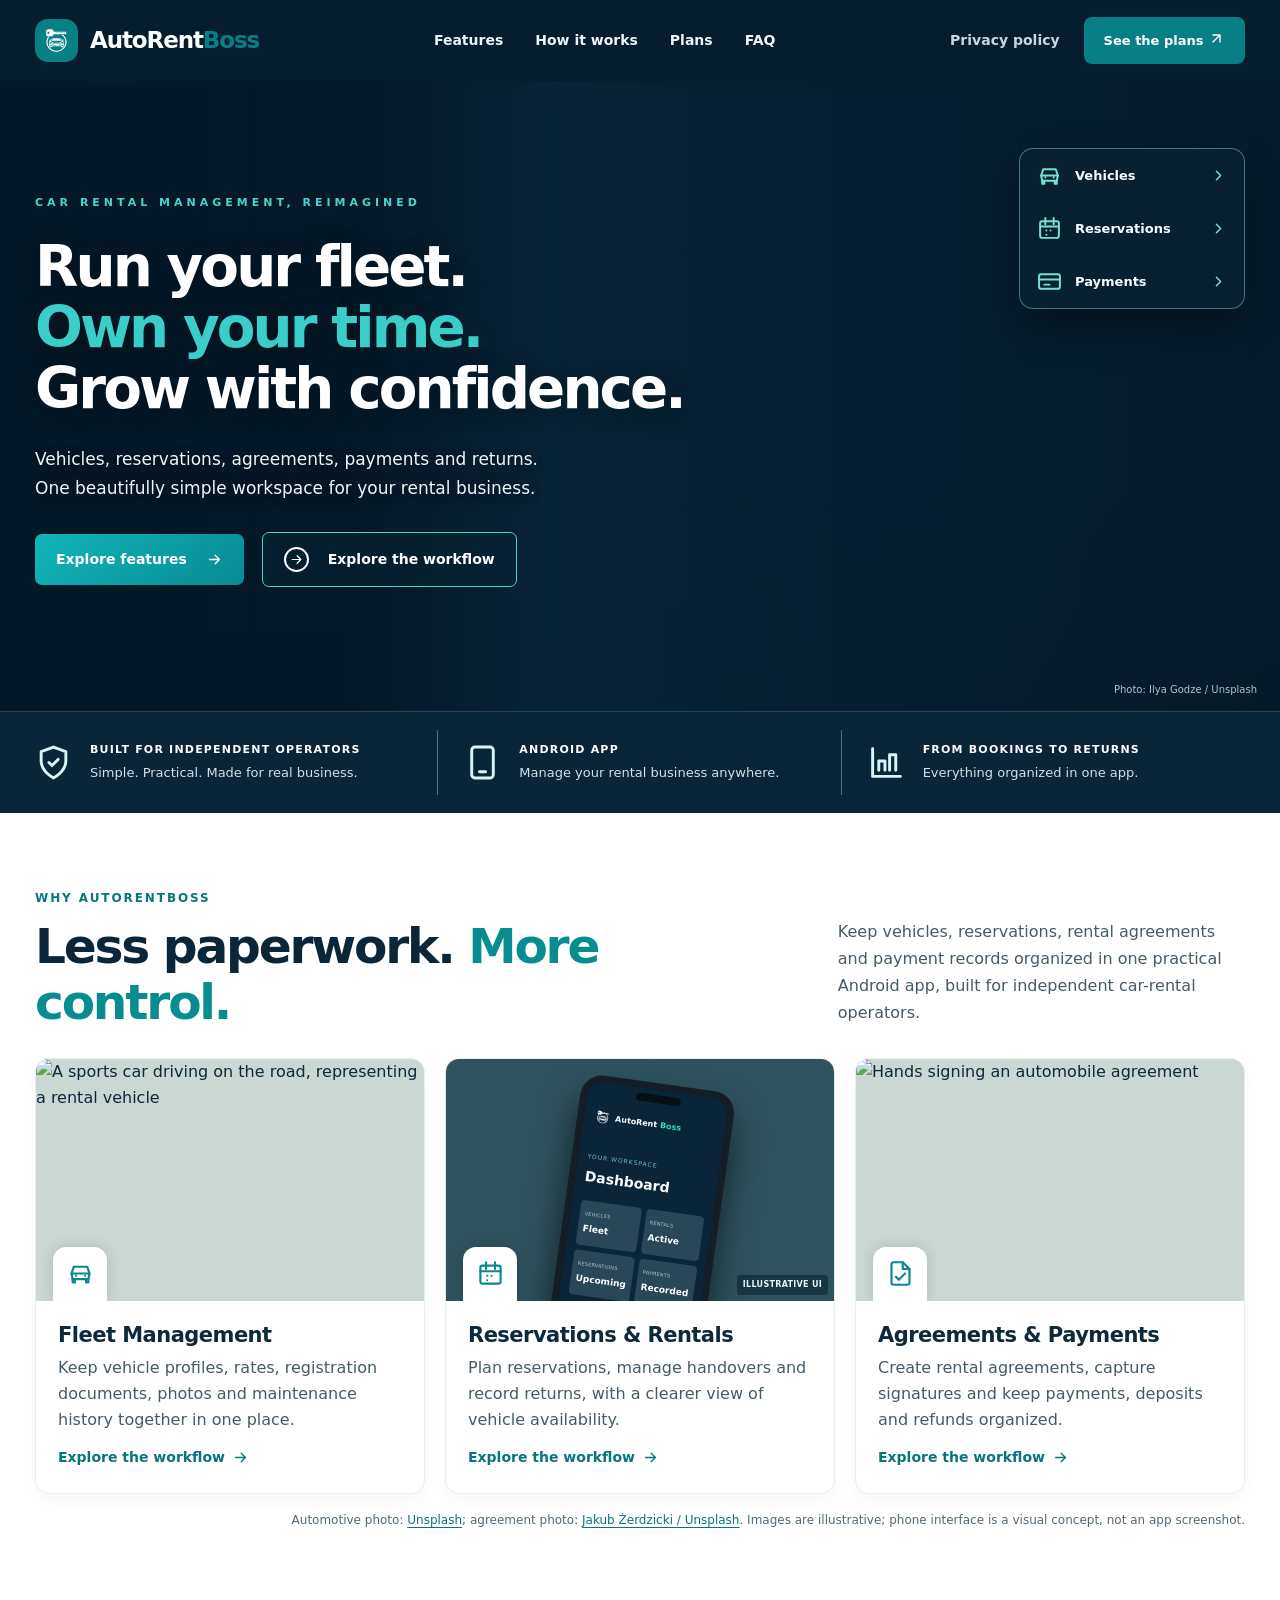
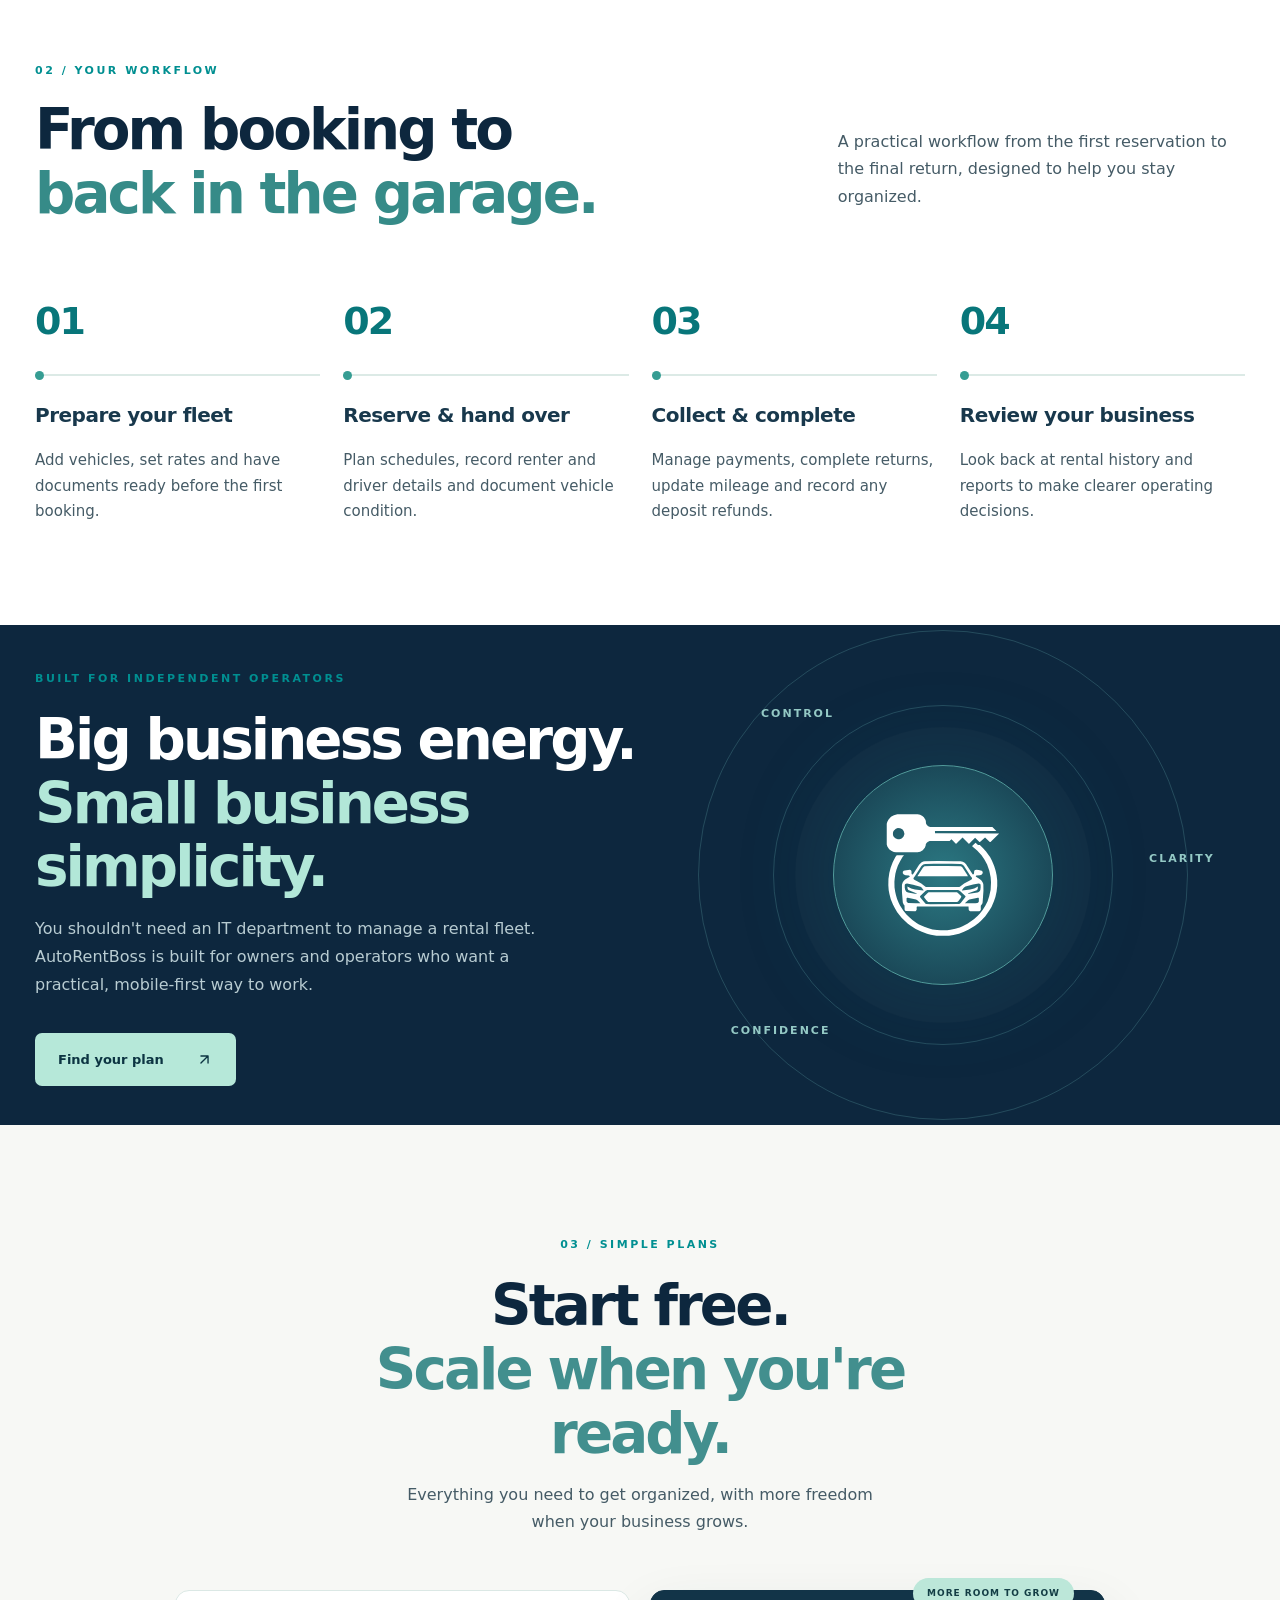
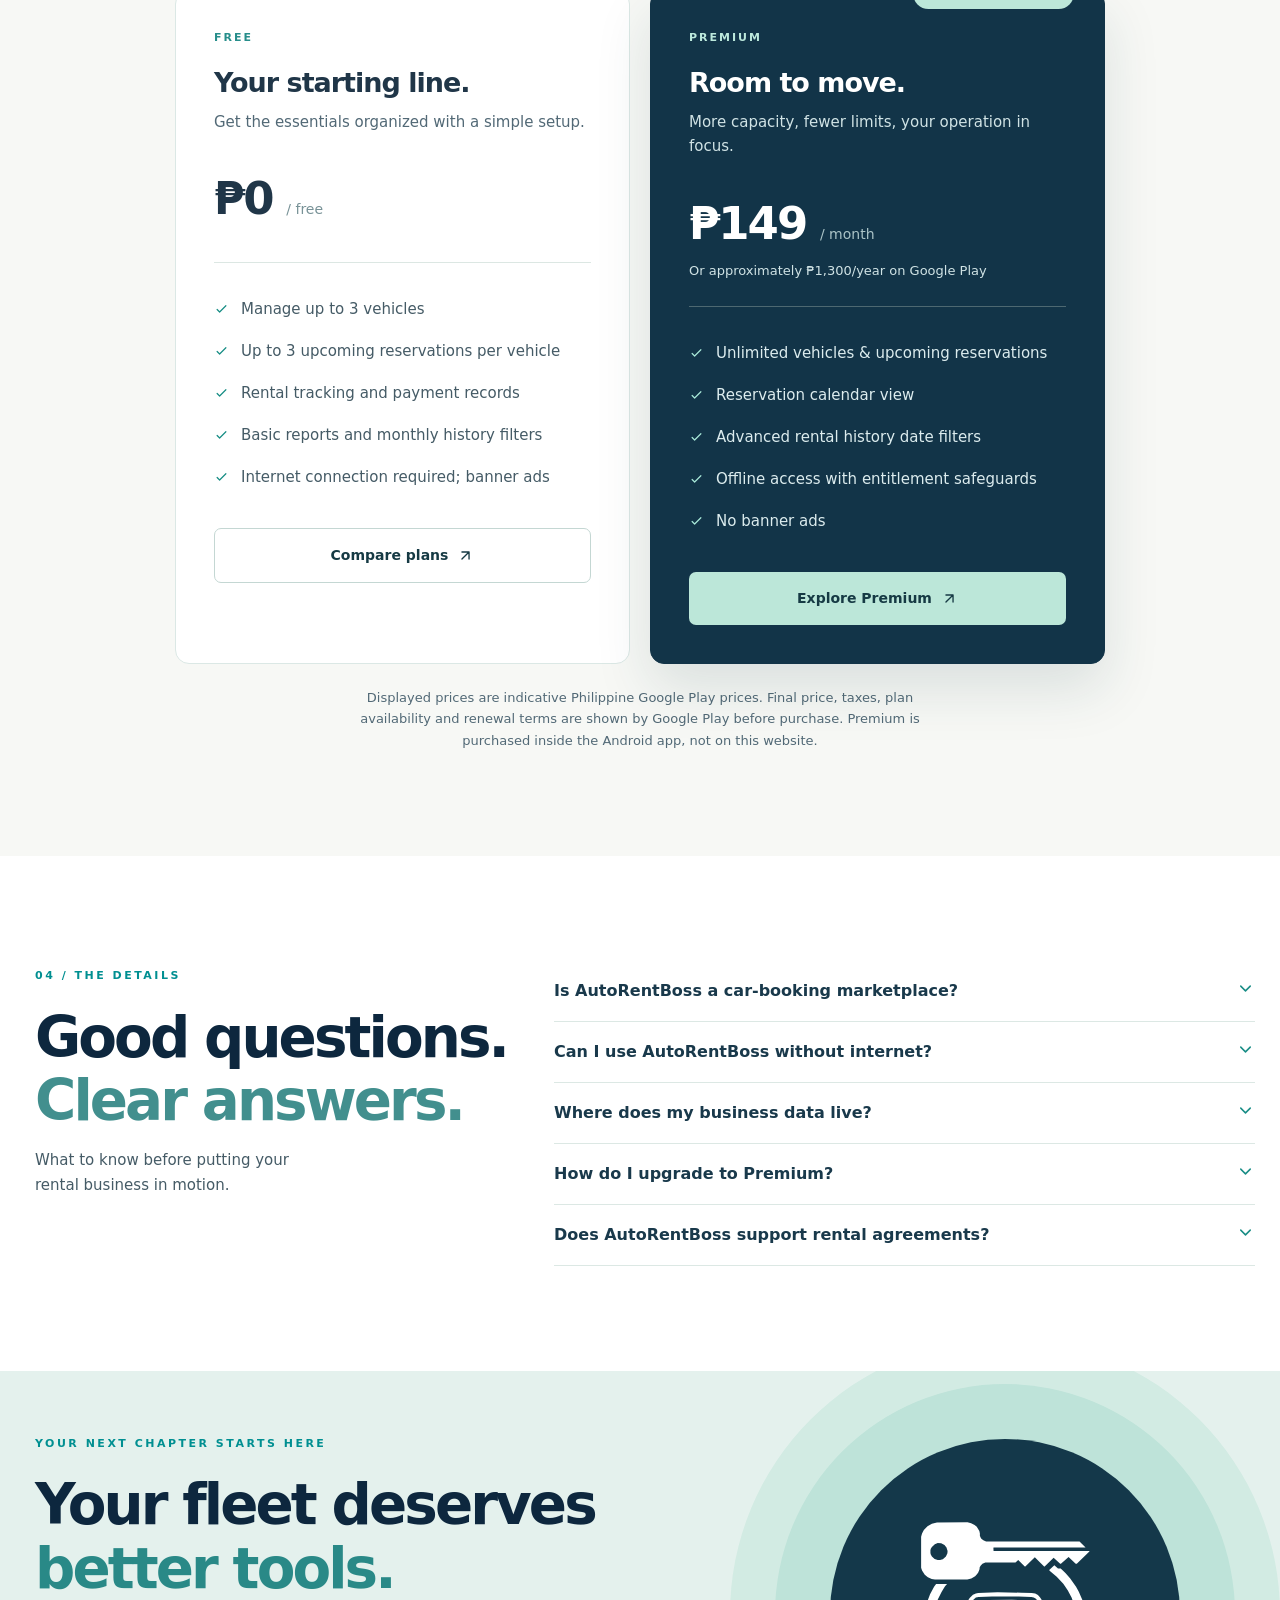
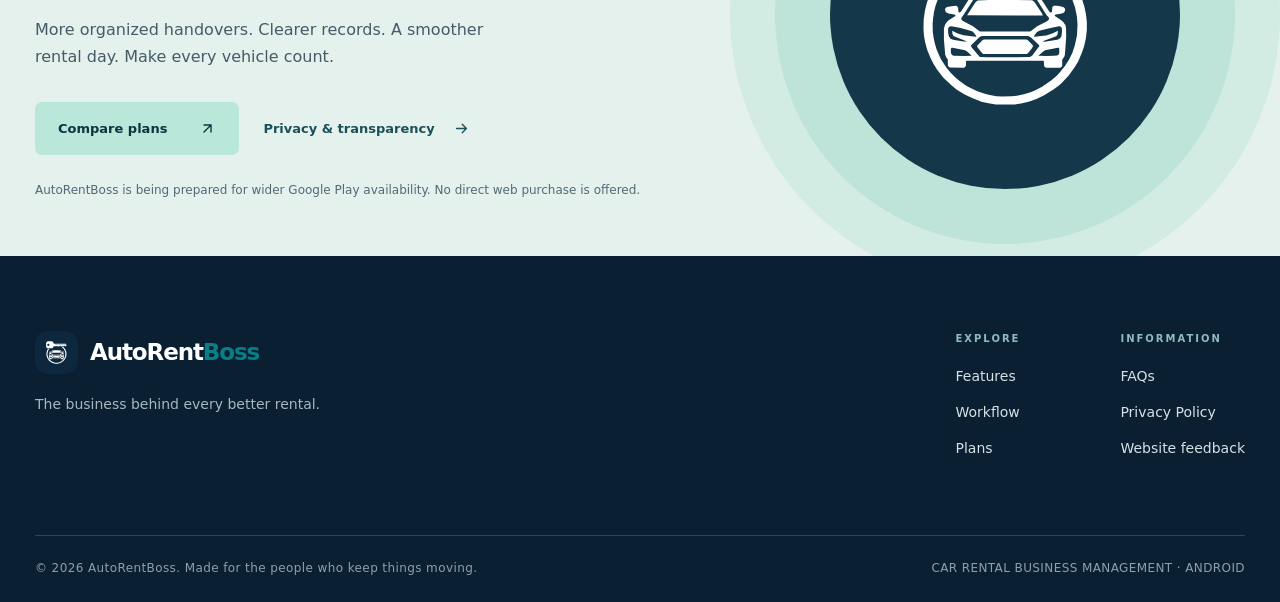
==== commit 883e8544: "Improve landing-page typography contrast and feature copy [skip ci]" ====
--- a/index.html
+++ b/index.html
@@ -38,14 +38,14 @@
 <div><svg class="ui-icon ui-icon-ribbon" aria-hidden="true" focusable="false"><use href="./assets/ui-icons.svg#smartphone"></use></svg><span><strong>ANDROID APP</strong><small>Manage your rental business anywhere.</small></span></div>
 <div><svg class="ui-icon ui-icon-ribbon" aria-hidden="true" focusable="false"><use href="./assets/ui-icons.svg#chart-column"></use></svg><span><strong>FROM BOOKINGS TO RETURNS</strong><small>Everything organized in one app.</small></span></div>
 </div></section>
-<section class="editorial-features" id="features"><div class="site-width"><div class="editorial-heading"><div><p class="editorial-eyebrow">WHY AUTORENTBOSS</p><h2>Less paperwork. <span>More control.</span></h2></div><p>Manage your vehicles, renters, reservations, payments and agreements in one simple and powerful app. Designed for independent car-rental operators.</p></div>
+<section class="editorial-features" id="features"><div class="site-width"><div class="editorial-heading"><div><p class="editorial-eyebrow">WHY AUTORENTBOSS</p><h2>Less paperwork. <span>More control.</span></h2></div><p>Keep vehicles, reservations, rental agreements and payment records organized in one practical Android app, built for independent car-rental operators.</p></div>
 <div class="editorial-cards">
-<article class="editorial-card" id="fleet"><div class="editorial-image"><img src="https://images.unsplash.com/photo-1503376780353-7e6692767b70?auto=format&amp;fit=crop&amp;w=840&amp;h=620&amp;q=83" alt="A sports car driving on the road, representing a rental vehicle" loading="lazy" decoding="async"><span class="editorial-card-icon"><svg class="ui-icon ui-icon-feature" aria-hidden="true" focusable="false"><use href="./assets/ui-icons.svg#car-front"></use></svg></span></div><div class="editorial-card-copy"><h3>Fleet Management</h3><p>Keep all your vehicles, photos, documents, maintenance and rates in one place.</p><a href="#workflow">Explore the workflow <svg class="ui-icon" aria-hidden="true" focusable="false"><use href="./assets/ui-icons.svg#arrow-right"></use></svg></a></div></article>
-<article class="editorial-card" id="reservations"><div class="editorial-image editorial-phone-image"><div class="phone-atmosphere"></div><div class="app-phone" role="img" aria-label="Illustrative phone mockup showing fleet, reservations, rentals and payments"><div class="app-phone-notch"></div><div class="app-phone-inner"><div class="app-phone-brand"><img src="./assets/mark.svg" width="19" height="19" alt="">AutoRent<span>Boss</span></div><p class="app-phone-small">YOUR WORKSPACE</p><strong>Dashboard</strong><div class="app-phone-tiles"><div><small>VEHICLES</small><b>Fleet</b></div><div><small>RENTALS</small><b>Active</b></div><div><small>RESERVATIONS</small><b>Upcoming</b></div><div><small>PAYMENTS</small><b>Recorded</b></div></div><div class="app-phone-bottom"><i></i><i></i><i></i><i></i></div></div></div><span class="editorial-phone-caption">ILLUSTRATIVE UI</span><span class="editorial-card-icon"><svg class="ui-icon ui-icon-feature" aria-hidden="true" focusable="false"><use href="./assets/ui-icons.svg#calendar-days"></use></svg></span></div><div class="editorial-card-copy"><h3>Reservations &amp; Rentals</h3><p>Track reservations, manage handovers, returns and vehicle availability with ease.</p><a href="#workflow">Explore the workflow <svg class="ui-icon" aria-hidden="true" focusable="false"><use href="./assets/ui-icons.svg#arrow-right"></use></svg></a></div></article>
-<article class="editorial-card" id="agreements"><div class="editorial-image"><img src="https://images.unsplash.com/photo-1763729805496-b5dbf7f00c79?auto=format&amp;fit=crop&amp;w=840&amp;h=620&amp;q=83" alt="Hands signing an automobile agreement" loading="lazy" decoding="async"><span class="editorial-card-icon"><svg class="ui-icon ui-icon-feature" aria-hidden="true" focusable="false"><use href="./assets/ui-icons.svg#file-check"></use></svg></span></div><div class="editorial-card-copy"><h3>Agreements &amp; Payments</h3><p>Prepare agreements, capture signatures, record payments and deposits — all in the app.</p><a href="#workflow">Explore the workflow <svg class="ui-icon" aria-hidden="true" focusable="false"><use href="./assets/ui-icons.svg#arrow-right"></use></svg></a></div></article>
+<article class="editorial-card" id="fleet"><div class="editorial-image"><img src="https://images.unsplash.com/photo-1503376780353-7e6692767b70?auto=format&amp;fit=crop&amp;w=840&amp;h=620&amp;q=83" alt="A sports car driving on the road, representing a rental vehicle" loading="lazy" decoding="async"><span class="editorial-card-icon"><svg class="ui-icon ui-icon-feature" aria-hidden="true" focusable="false"><use href="./assets/ui-icons.svg#car-front"></use></svg></span></div><div class="editorial-card-copy"><h3>Fleet Management</h3><p>Keep vehicle profiles, rates, registration documents, photos and maintenance history together in one place.</p><a href="#workflow">Explore the workflow <svg class="ui-icon" aria-hidden="true" focusable="false"><use href="./assets/ui-icons.svg#arrow-right"></use></svg></a></div></article>
+<article class="editorial-card" id="reservations"><div class="editorial-image editorial-phone-image"><div class="phone-atmosphere"></div><div class="app-phone" role="img" aria-label="Illustrative phone mockup showing fleet, reservations, rentals and payments"><div class="app-phone-notch"></div><div class="app-phone-inner"><div class="app-phone-brand"><img src="./assets/mark.svg" width="19" height="19" alt="">AutoRent<span>Boss</span></div><p class="app-phone-small">YOUR WORKSPACE</p><strong>Dashboard</strong><div class="app-phone-tiles"><div><small>VEHICLES</small><b>Fleet</b></div><div><small>RENTALS</small><b>Active</b></div><div><small>RESERVATIONS</small><b>Upcoming</b></div><div><small>PAYMENTS</small><b>Recorded</b></div></div><div class="app-phone-bottom"><i></i><i></i><i></i><i></i></div></div></div><span class="editorial-phone-caption">ILLUSTRATIVE UI</span><span class="editorial-card-icon"><svg class="ui-icon ui-icon-feature" aria-hidden="true" focusable="false"><use href="./assets/ui-icons.svg#calendar-days"></use></svg></span></div><div class="editorial-card-copy"><h3>Reservations &amp; Rentals</h3><p>Plan reservations, manage handovers and record returns, with a clearer view of vehicle availability.</p><a href="#workflow">Explore the workflow <svg class="ui-icon" aria-hidden="true" focusable="false"><use href="./assets/ui-icons.svg#arrow-right"></use></svg></a></div></article>
+<article class="editorial-card" id="agreements"><div class="editorial-image"><img src="https://images.unsplash.com/photo-1763729805496-b5dbf7f00c79?auto=format&amp;fit=crop&amp;w=840&amp;h=620&amp;q=83" alt="Hands signing an automobile agreement" loading="lazy" decoding="async"><span class="editorial-card-icon"><svg class="ui-icon ui-icon-feature" aria-hidden="true" focusable="false"><use href="./assets/ui-icons.svg#file-check"></use></svg></span></div><div class="editorial-card-copy"><h3>Agreements &amp; Payments</h3><p>Create rental agreements, capture signatures and keep payments, deposits and refunds organized.</p><a href="#workflow">Explore the workflow <svg class="ui-icon" aria-hidden="true" focusable="false"><use href="./assets/ui-icons.svg#arrow-right"></use></svg></a></div></article>
 </div><p class="editorial-photo-notice">Automotive photo: <a href="https://images.unsplash.com/photo-1503376780353-7e6692767b70" target="_blank" rel="noopener noreferrer">Unsplash</a>; agreement photo: <a href="https://unsplash.com/photos/man-signing-a-document-with-a-pen-QI6NLgN5XnM" target="_blank" rel="noopener noreferrer">Jakub Żerdzicki / Unsplash</a>. Images are illustrative; phone interface is a visual concept, not an app screenshot.</p>
 </div></section>
-<section class="workflow-section section-space" id="workflow"><div class="site-width"><div class="section-kicker">02 / YOUR WORKFLOW</div><div class="workflow-head"><h2>From booking to<br><i>back in the garage.</i></h2><p>One natural flow. Every step accounted for. Less time managing the process, more time growing the business.</p></div><div class="workflow-steps"><article><span>01</span><div class="step-line"></div><h3>Prepare your fleet</h3><p>Add vehicles, set rates and have documents ready before the first booking.</p></article><article><span>02</span><div class="step-line"></div><h3>Reserve &amp; hand over</h3><p>Plan schedules, record renter and driver details and document vehicle condition.</p></article><article><span>03</span><div class="step-line"></div><h3>Collect &amp; complete</h3><p>Manage payments, complete returns, update mileage and record any deposit refunds.</p></article><article><span>04</span><div class="step-line"></div><h3>Review your business</h3><p>Look back at rental history and reports to make clearer operating decisions.</p></article></div></div></section>
+<section class="workflow-section section-space" id="workflow"><div class="site-width"><div class="section-kicker">02 / YOUR WORKFLOW</div><div class="workflow-head"><h2>From booking to<br><i>back in the garage.</i></h2><p>A practical workflow from the first reservation to the final return, designed to help you stay organized.</p></div><div class="workflow-steps"><article><span>01</span><div class="step-line"></div><h3>Prepare your fleet</h3><p>Add vehicles, set rates and have documents ready before the first booking.</p></article><article><span>02</span><div class="step-line"></div><h3>Reserve &amp; hand over</h3><p>Plan schedules, record renter and driver details and document vehicle condition.</p></article><article><span>03</span><div class="step-line"></div><h3>Collect &amp; complete</h3><p>Manage payments, complete returns, update mileage and record any deposit refunds.</p></article><article><span>04</span><div class="step-line"></div><h3>Review your business</h3><p>Look back at rental history and reports to make clearer operating decisions.</p></article></div></div></section>
 <section class="control-section"><div class="site-width control-layout"><div><span class="section-kicker">BUILT FOR INDEPENDENT OPERATORS</span><h2>Big business energy.<br><i>Small business simplicity.</i></h2><p>You shouldn't need an IT department to manage a rental fleet. AutoRentBoss is built for owners and operators who want a practical, mobile-first way to work.</p><a class="button-main white-action" href="#plans">Find your plan <svg class="ui-icon" aria-hidden="true" focusable="false"><use href="./assets/ui-icons.svg#arrow-up-right"></use></svg></a></div><div class="control-art"><div class="control-ring ring-a"></div><div class="control-ring ring-b"></div><div class="control-center"><img src="./assets/mark.svg" alt="" width="114" height="114"></div><span class="orbit-note orbit-note-one">CONTROL</span><span class="orbit-note orbit-note-two">CLARITY</span><span class="orbit-note orbit-note-three">CONFIDENCE</span></div></div></section>
 <section class="plans-section section-space" id="plans"><div class="site-width"><div class="center-heading"><span class="section-kicker">03 / SIMPLE PLANS</span><h2>Start free.<br><span>Scale when you're ready.</span></h2><p>Everything you need to get organized, with more freedom when your business grows.</p></div><div class="plans-grid"><article class="plan-card"><div class="plan-label">FREE</div><h3>Your starting line.</h3><p>Get the essentials organized with a simple setup.</p><div class="plan-price">₱0 <span>/ free</span></div><div class="plan-divider"></div><ul><li><svg class="ui-icon ui-icon-check" aria-hidden="true" focusable="false"><use href="./assets/ui-icons.svg#check"></use></svg>Manage up to 3 vehicles</li><li><svg class="ui-icon ui-icon-check" aria-hidden="true" focusable="false"><use href="./assets/ui-icons.svg#check"></use></svg>Up to 3 upcoming reservations per vehicle</li><li><svg class="ui-icon ui-icon-check" aria-hidden="true" focusable="false"><use href="./assets/ui-icons.svg#check"></use></svg>Rental tracking and payment records</li><li><svg class="ui-icon ui-icon-check" aria-hidden="true" focusable="false"><use href="./assets/ui-icons.svg#check"></use></svg>Basic reports and monthly history filters</li><li><svg class="ui-icon ui-icon-check" aria-hidden="true" focusable="false"><use href="./assets/ui-icons.svg#check"></use></svg>Internet connection required; banner ads</li></ul><a class="plan-action plan-action-outline" href="#plans">Compare plans <svg class="ui-icon" aria-hidden="true" focusable="false"><use href="./assets/ui-icons.svg#arrow-up-right"></use></svg></a></article><article class="plan-card plan-featured"><div class="recommended">MORE ROOM TO GROW</div><div class="plan-label">PREMIUM</div><h3>Room to move.</h3><p>More capacity, fewer limits, your operation in focus.</p><div class="plan-price">₱149 <span>/ month</span></div><div class="annual-line">Or approximately ₱1,300/year on Google Play</div><div class="plan-divider"></div><ul><li><svg class="ui-icon ui-icon-check" aria-hidden="true" focusable="false"><use href="./assets/ui-icons.svg#check"></use></svg>Unlimited vehicles &amp; upcoming reservations</li><li><svg class="ui-icon ui-icon-check" aria-hidden="true" focusable="false"><use href="./assets/ui-icons.svg#check"></use></svg>Reservation calendar view</li><li><svg class="ui-icon ui-icon-check" aria-hidden="true" focusable="false"><use href="./assets/ui-icons.svg#check"></use></svg>Advanced rental history date filters</li><li><svg class="ui-icon ui-icon-check" aria-hidden="true" focusable="false"><use href="./assets/ui-icons.svg#check"></use></svg>Offline access with entitlement safeguards</li><li><svg class="ui-icon ui-icon-check" aria-hidden="true" focusable="false"><use href="./assets/ui-icons.svg#check"></use></svg>No banner ads</li></ul><a class="plan-action" href="#download">Explore Premium <svg class="ui-icon" aria-hidden="true" focusable="false"><use href="./assets/ui-icons.svg#arrow-up-right"></use></svg></a></article></div><p class="pricing-note">Displayed prices are indicative Philippine Google Play prices. Final price, taxes, plan availability and renewal terms are shown by Google Play before purchase. Premium is purchased inside the Android app, not on this website.</p></div></section>
 <section class="faq-section section-space" id="faq"><div class="site-width faq-layout"><div><span class="section-kicker">04 / THE DETAILS</span><h2>Good questions.<br><span>Clear answers.</span></h2><p>What to know before putting your rental business in motion.</p></div><div class="faq-items"><details><summary>Is AutoRentBoss a car-booking marketplace?<svg class="ui-icon ui-icon-faq" aria-hidden="true" focusable="false"><use href="./assets/ui-icons.svg#chevron-down"></use></svg></summary><p>No. AutoRentBoss is a business management app for car-rental operators. It helps you manage your own vehicles, reservations and rental operations; it is not a public marketplace for customers to book cars.</p></details><details><summary>Can I use AutoRentBoss without internet?<svg class="ui-icon ui-icon-faq" aria-hidden="true" focusable="false"><use href="./assets/ui-icons.svg#chevron-down"></use></svg></summary><p>Premium supports offline access subject to the app's subscription entitlement checks. Free requires an internet connection for regular use.</p></details><details><summary>Where does my business data live?<svg class="ui-icon ui-icon-faq" aria-hidden="true" focusable="false"><use href="./assets/ui-icons.svg#chevron-down"></use></svg></summary><p>Business records are stored on your device. AutoRentBoss also supports encrypted manual backups that you can save and restore. Read our <a href="./privacy.html">privacy policy</a> for details.</p></details><details><summary>How do I upgrade to Premium?<svg class="ui-icon ui-icon-faq" aria-hidden="true" focusable="false"><use href="./assets/ui-icons.svg#chevron-down"></use></svg></summary><p>Open My Plan inside AutoRentBoss on Android. Plans, regional availability and subscription checkout are handled by Google Play.</p></details><details><summary>Does AutoRentBoss support rental agreements?<svg class="ui-icon ui-icon-faq" aria-hidden="true" focusable="false"><use href="./assets/ui-icons.svg#chevron-down"></use></svg></summary><p>Yes. The app supports agreement templates, rental-specific agreement snapshots, signatures, and PDF sharing or printing.</p></details></div></div></section>
--- a/approved.css
+++ b/approved.css
@@ -49,3 +49,167 @@
 .faq-items details[open] summary .ui-icon-faq{transform:rotate(180deg)}
 .closing-link .ui-icon{margin-left:7px}
 @media(prefers-reduced-motion:reduce){.faq-items summary .ui-icon-faq{transition:none}}
+
+/* Readability pass informed by rental-software sites and W3C WCAG 2.2.
+   Keep the approved visual identity; increase body legibility and improve
+   text hierarchy without hiding or shifting interactive controls. */
+
+/* Text colors target >= 4.5:1 for normal text on the listed light surfaces.
+   #455b66 on white: ~7.14:1; #526976 on white: ~5.77:1.
+   #08767a on white: ~5.41:1 and #08767a on #f7f8f5: ~5.07:1. */
+.editorial-heading h2{
+  font-size:clamp(36px,3.8vw,54px);
+  line-height:1.15;
+  letter-spacing:-.045em;
+  font-weight:800;
+}
+.editorial-eyebrow{
+  font-size:12px;
+  letter-spacing:.16em;
+  color:#08767a;
+}
+.editorial-heading>p{
+  color:#455b66;
+  font-size:16px;
+  line-height:1.7;
+  max-width:40ch;
+}
+.editorial-card-copy h3{
+  font-size:clamp(21px,1.55vw,24px);
+  line-height:1.28;
+  letter-spacing:-.025em;
+  font-weight:800;
+}
+.editorial-card-copy p{
+  color:#455b66;
+  font-size:16px;
+  line-height:1.65;
+  min-height:5em;
+  max-width:42ch;
+}
+.editorial-card-copy a{
+  font-size:14px;
+  line-height:1.5;
+  color:#08767a;
+  display:inline-flex;
+  align-items:center;
+  gap:7px;
+  text-underline-offset:3px;
+}
+.editorial-card-copy a:hover,.editorial-card-copy a:focus-visible{color:#064c51}
+.editorial-photo-notice{
+  font-size:12px;
+  line-height:1.65;
+  color:#526976;
+}
+.editorial-photo-notice a{color:#08767a}
+.cinematic-ribbon strong{
+  font-size:11px;
+  line-height:1.45;
+}
+.cinematic-ribbon small{
+  font-size:13px;
+  line-height:1.5;
+  color:#d0e0e3;
+}
+.landing-header .desktop-nav a,.landing-header .header-contact{
+  font-size:14px;
+}
+.workflow-head>p{
+  font-size:16px;
+  line-height:1.7;
+  color:#455b66;
+  max-width:40ch;
+}
+.workflow-steps h3{
+  font-size:20px;
+  line-height:1.3;
+}
+.workflow-steps p{
+  font-size:15px;
+  line-height:1.7;
+  color:#455b66;
+}
+.workflow-steps article>span{
+  color:#08767a;
+}
+.control-layout p{
+  font-size:16px;
+  line-height:1.75;
+}
+.center-heading>p{
+  font-size:16px;
+  line-height:1.65;
+  color:#455b66;
+}
+.plan-card>p{
+  font-size:15px;
+  line-height:1.65;
+  color:#526976;
+}
+.plan-featured>p{color:#d0e3e5}
+.plan-card li{
+  font-size:15px;
+  line-height:1.6;
+  color:#455b66;
+  padding-top:9px;
+  padding-bottom:9px;
+}
+.plan-featured li{color:#dcecee}
+.plan-card li .ui-icon-check{margin-top:5px}
+.plan-action{font-size:14px}
+.annual-line{
+  font-size:13px;
+  line-height:1.5;
+  color:#d0e3e5;
+}
+.pricing-note{
+  font-size:13px;
+  line-height:1.65;
+  color:#526976;
+  max-width:75ch;
+}
+.faq-layout>div:first-child>p{
+  color:#455b66;
+  font-size:15px;
+  line-height:1.65;
+}
+.faq-items summary{
+  font-size:16px;
+  line-height:1.5;
+}
+.faq-items details p{
+  color:#455b66;
+  font-size:15px;
+  line-height:1.75;
+  max-width:65ch;
+}
+.footer-main p{font-size:14px}
+.footer-links a{font-size:14px}
+.footer-bottom{font-size:12px}
+.closing-layout p{
+  font-size:16px;
+  line-height:1.7;
+  color:#455b66;
+}
+.closing-layout small{
+  font-size:12px;
+  line-height:1.5;
+  color:#526976;
+}
+/* Preserve compact but readable cards at laptop and phone breakpoints. */
+@media(max-width:840px){
+  .editorial-heading h2{font-size:clamp(35px,5vw,46px)}
+  .editorial-card-copy h3{font-size:21px}
+  .editorial-card-copy p{font-size:15px;min-height:0}
+  .editorial-heading>p{max-width:62ch}
+  .cinematic-ribbon strong{font-size:11px}
+  .cinematic-ribbon small{font-size:12px}
+}
+@media(max-width:640px){
+  .editorial-heading h2{font-size:clamp(34px,8vw,44px)}
+  .editorial-card-copy h3{font-size:22px}
+  .editorial-card-copy p{font-size:16px;min-height:0}
+  .workflow-steps p,.plan-card li,.faq-items details p{font-size:15px}
+  .pricing-note,.editorial-photo-notice{font-size:12px}
+}
